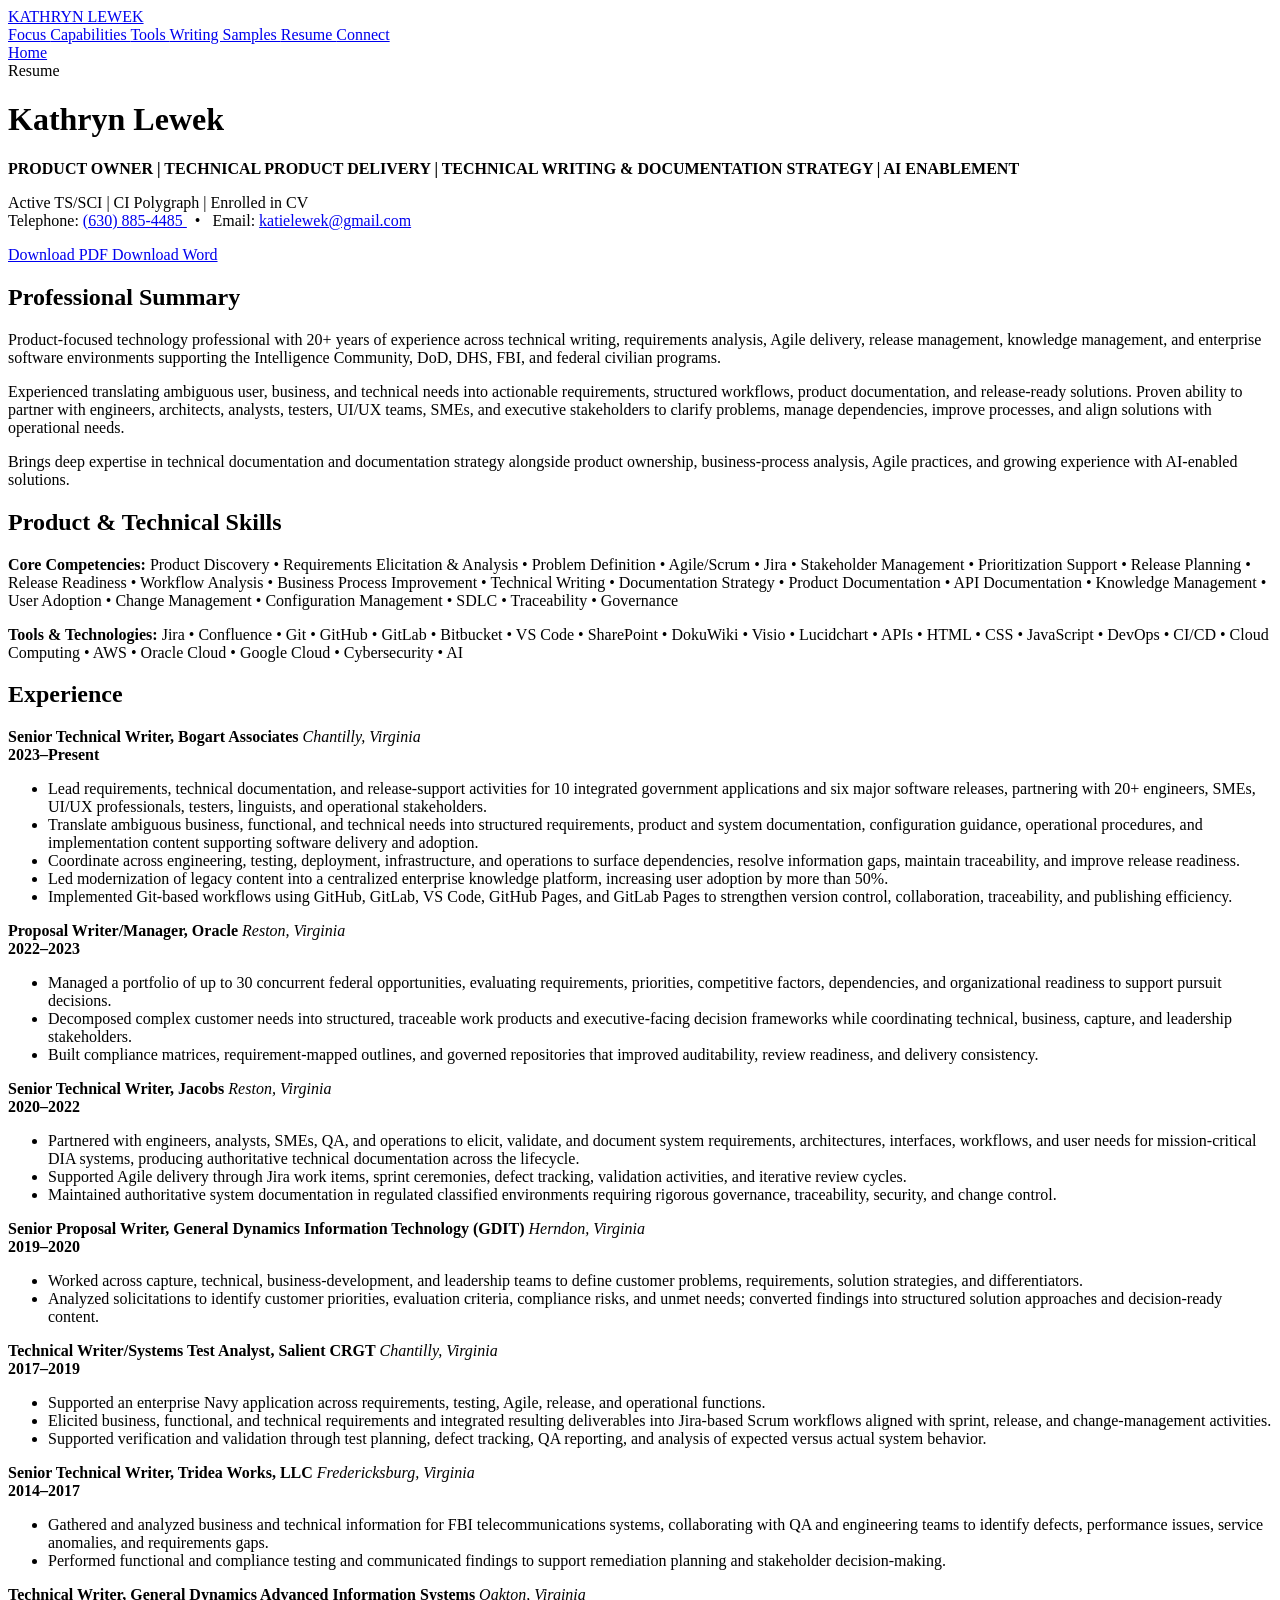
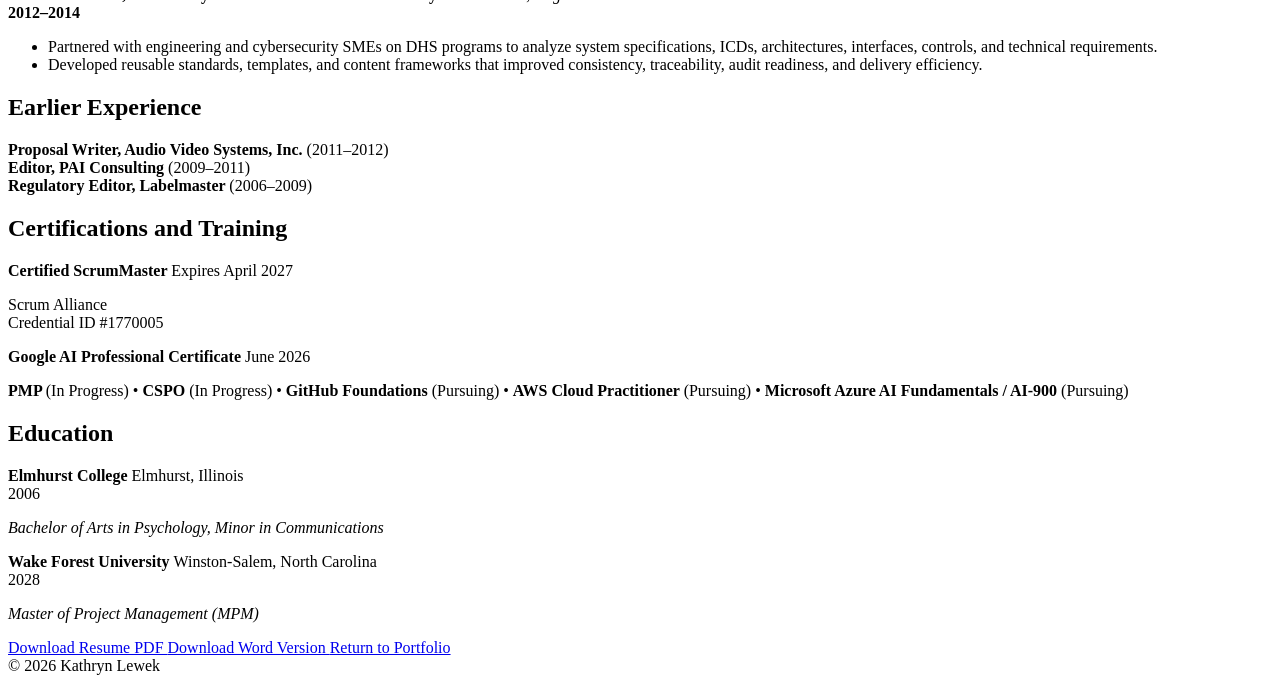
==== resume.html @ fd6d6049 "Add complete HTML structure for resume This file contains the complete HTML structure for Kathryn Le" ====
<!doctype html>

<html lang="en">

<head>

    <meta charset="utf-8">

    <meta name="viewport"
          content="width=device-width, initial-scale=1">

    <meta name="description"
          content="Kathryn Lewek professional resume">

    <title>
        Kathryn Lewek | Resume
    </title>

    <link rel="stylesheet"
          href="styles.css">

</head>


<body>


<!-- =========================
     NAVIGATION
========================= -->

<nav class="nav">

    <div class="wrap navin">

        <a class="brand"
           href="index.html">
            KATHRYN LEWEK
        </a>


        <div class="links">

            <a href="index.html#focus">
                Focus
            </a>

            <a href="index.html#capabilities">
                Capabilities
            </a>

            <a href="index.html#tools">
                Tools
            </a>

            <a href="index.html#samples">
                Writing Samples
            </a>

            <a href="resume.html">
                Resume
            </a>

            <a href="index.html#connect">
                Connect
            </a>

        </div>


        <a class="btn mobile"
           href="index.html">
            Home
        </a>

    </div>

</nav>



<!-- =========================
     RESUME
========================= -->

<main class="resume-page">

<div class="wrap">


<div class="resume-preview">


<!-- RESUME HEADER -->

<div class="resume-header">

    <div>

        <div class="eyebrow">
            Resume
        </div>


        <h1 class="resume-name">
            Kathryn Lewek
        </h1>


        <p class="resume-headline">

            <strong>
                PRODUCT OWNER |
                TECHNICAL PRODUCT DELIVERY |
                TECHNICAL WRITING & DOCUMENTATION STRATEGY |
                AI ENABLEMENT
            </strong>

        </p>


        <p class="small">

            Active TS/SCI | CI Polygraph | Enrolled in CV

            <br>

            Telephone:
            <a href="tel:+16308854485">
                (630) 885-4485
            </a>

            &nbsp; • &nbsp;

            Email:
            <a href="mailto:katielewek@gmail.com">
                katielewek@gmail.com
            </a>

        </p>

    </div>


    <div class="downloads">

        <a class="btn primary"
           href="downloads/Kathryn_Lewek_Resume.pdf"
           download>

            Download PDF

        </a>


        <a class="btn"
           href="downloads/Kathryn_Lewek_Resume.docx"
           download>

            Download Word

        </a>

    </div>

</div>



<!-- PROFESSIONAL SUMMARY -->

<h2>
    Professional Summary
</h2>


<p>

    Product-focused technology professional with 20+ years
    of experience across technical writing,
    requirements analysis, Agile delivery,
    release management, knowledge management,
    and enterprise software environments supporting
    the Intelligence Community, DoD, DHS, FBI,
    and federal civilian programs.

</p>


<p>

    Experienced translating ambiguous user,
    business, and technical needs into actionable
    requirements, structured workflows,
    product documentation, and release-ready solutions.

    Proven ability to partner with engineers,
    architects, analysts, testers, UI/UX teams,
    SMEs, and executive stakeholders to clarify
    problems, manage dependencies, improve processes,
    and align solutions with operational needs.

</p>


<p>

    Brings deep expertise in technical documentation
    and documentation strategy alongside product ownership,
    business-process analysis, Agile practices,
    and growing experience with AI-enabled solutions.

</p>



<!-- SKILLS -->

<h2>
    Product & Technical Skills
</h2>


<p>

    <strong>
        Core Competencies:
    </strong>

    Product Discovery •
    Requirements Elicitation & Analysis •
    Problem Definition •
    Agile/Scrum •
    Jira •
    Stakeholder Management •
    Prioritization Support •
    Release Planning •
    Release Readiness •
    Workflow Analysis •
    Business Process Improvement •
    Technical Writing •
    Documentation Strategy •
    Product Documentation •
    API Documentation •
    Knowledge Management •
    User Adoption •
    Change Management •
    Configuration Management •
    SDLC •
    Traceability •
    Governance

</p>


<p>

    <strong>
        Tools & Technologies:
    </strong>

    Jira •
    Confluence •
    Git •
    GitHub •
    GitLab •
    Bitbucket •
    VS Code •
    SharePoint •
    DokuWiki •
    Visio •
    Lucidchart •
    APIs •
    HTML •
    CSS •
    JavaScript •
    DevOps •
    CI/CD •
    Cloud Computing •
    AWS •
    Oracle Cloud •
    Google Cloud •
    Cybersecurity •
    AI

</p>



<!-- EXPERIENCE -->

<h2>
    Experience
</h2>



<!-- BOGART -->

<div class="role">

    <div class="topline">

        <div>

            <strong>
                Senior Technical Writer, Bogart Associates
            </strong>

            <span class="small">
                <em>
                    Chantilly, Virginia
                </em>
            </span>

        </div>


        <strong>
            2023–Present
        </strong>

    </div>


    <ul>

        <li>
            Lead requirements, technical documentation,
            and release-support activities for
            10 integrated government applications
            and six major software releases,
            partnering with 20+ engineers,
            SMEs, UI/UX professionals, testers,
            linguists, and operational stakeholders.
        </li>


        <li>
            Translate ambiguous business,
            functional, and technical needs
            into structured requirements,
            product and system documentation,
            configuration guidance,
            operational procedures,
            and implementation content supporting
            software delivery and adoption.
        </li>


        <li>
            Coordinate across engineering,
            testing, deployment, infrastructure,
            and operations to surface dependencies,
            resolve information gaps,
            maintain traceability,
            and improve release readiness.
        </li>


        <li>
            Led modernization of legacy content
            into a centralized enterprise knowledge platform,
            increasing user adoption by more than 50%.
        </li>


        <li>
            Implemented Git-based workflows using
            GitHub, GitLab, VS Code,
            GitHub Pages, and GitLab Pages
            to strengthen version control,
            collaboration, traceability,
            and publishing efficiency.
        </li>

    </ul>

</div>



<!-- ORACLE -->

<div class="role">

    <div class="topline">

        <div>

            <strong>
                Proposal Writer/Manager, Oracle
            </strong>

            <span class="small">
                <em>
                    Reston, Virginia
                </em>
            </span>

        </div>


        <strong>
            2022–2023
        </strong>

    </div>


    <ul>

        <li>
            Managed a portfolio of up to
            30 concurrent federal opportunities,
            evaluating requirements,
            priorities, competitive factors,
            dependencies, and organizational readiness
            to support pursuit decisions.
        </li>


        <li>
            Decomposed complex customer needs
            into structured, traceable work products
            and executive-facing decision frameworks
            while coordinating technical,
            business, capture,
            and leadership stakeholders.
        </li>


        <li>
            Built compliance matrices,
            requirement-mapped outlines,
            and governed repositories that improved
            auditability, review readiness,
            and delivery consistency.
        </li>

    </ul>

</div>



<!-- JACOBS -->

<div class="role">

    <div class="topline">

        <div>

            <strong>
                Senior Technical Writer, Jacobs
            </strong>

            <span class="small">
                <em>
                    Reston, Virginia
                </em>
            </span>

        </div>


        <strong>
            2020–2022
        </strong>

    </div>


    <ul>

        <li>
            Partnered with engineers,
            analysts, SMEs, QA,
            and operations to elicit,
            validate, and document
            system requirements, architectures,
            interfaces, workflows,
            and user needs for mission-critical
            DIA systems, producing authoritative
            technical documentation across the lifecycle.
        </li>


        <li>
            Supported Agile delivery through
            Jira work items, sprint ceremonies,
            defect tracking, validation activities,
            and iterative review cycles.
        </li>


        <li>
            Maintained authoritative system documentation
            in regulated classified environments
            requiring rigorous governance,
            traceability, security,
            and change control.
        </li>

    </ul>

</div>



<!-- GDIT -->

<div class="role">

    <div class="topline">

        <div>

            <strong>
                Senior Proposal Writer,
                General Dynamics Information Technology (GDIT)
            </strong>

            <span class="small">
                <em>
                    Herndon, Virginia
                </em>
            </span>

        </div>


        <strong>
            2019–2020
        </strong>

    </div>


    <ul>

        <li>
            Worked across capture,
            technical, business-development,
            and leadership teams
            to define customer problems,
            requirements, solution strategies,
            and differentiators.
        </li>


        <li>
            Analyzed solicitations
            to identify customer priorities,
            evaluation criteria,
            compliance risks,
            and unmet needs;
            converted findings into
            structured solution approaches
            and decision-ready content.
        </li>

    </ul>

</div>



<!-- SALIENT -->

<div class="role">

    <div class="topline">

        <div>

            <strong>
                Technical Writer/Systems Test Analyst,
                Salient CRGT
            </strong>

            <span class="small">
                <em>
                    Chantilly, Virginia
                </em>
            </span>

        </div>


        <strong>
            2017–2019
        </strong>

    </div>


    <ul>

        <li>
            Supported an enterprise Navy application
            across requirements, testing,
            Agile, release,
            and operational functions.
        </li>


        <li>
            Elicited business,
            functional, and technical requirements
            and integrated resulting deliverables
            into Jira-based Scrum workflows
            aligned with sprint, release,
            and change-management activities.
        </li>


        <li>
            Supported verification and validation
            through test planning,
            defect tracking, QA reporting,
            and analysis of expected
            versus actual system behavior.
        </li>

    </ul>

</div>



<!-- TRIDEA -->

<div class="role">

    <div class="topline">

        <div>

            <strong>
                Senior Technical Writer,
                Tridea Works, LLC
            </strong>

            <span class="small">
                <em>
                    Fredericksburg, Virginia
                </em>
            </span>

        </div>


        <strong>
            2014–2017
        </strong>

    </div>


    <ul>

        <li>
            Gathered and analyzed business
            and technical information
            for FBI telecommunications systems,
            collaborating with QA
            and engineering teams
            to identify defects,
            performance issues,
            service anomalies,
            and requirements gaps.
        </li>


        <li>
            Performed functional
            and compliance testing
            and communicated findings
            to support remediation planning
            and stakeholder decision-making.
        </li>

    </ul>

</div>



<!-- GENERAL DYNAMICS AIS -->

<div class="role">

    <div class="topline">

        <div>

            <strong>
                Technical Writer,
                General Dynamics Advanced Information Systems
            </strong>

            <span class="small">
                <em>
                    Oakton, Virginia
                </em>
            </span>

        </div>


        <strong>
            2012–2014
        </strong>

    </div>


    <ul>

        <li>
            Partnered with engineering
            and cybersecurity SMEs
            on DHS programs
            to analyze system specifications,
            ICDs, architectures,
            interfaces, controls,
            and technical requirements.
        </li>


        <li>
            Developed reusable standards,
            templates, and content frameworks
            that improved consistency,
            traceability, audit readiness,
            and delivery efficiency.
        </li>

    </ul>

</div>



<!-- EARLIER EXPERIENCE -->

<h2>
    Earlier Experience
</h2>


<p>

    <strong>
        Proposal Writer,
        Audio Video Systems, Inc.
    </strong>
    (2011–2012)

    <br>

    <strong>
        Editor,
        PAI Consulting
    </strong>
    (2009–2011)

    <br>

    <strong>
        Regulatory Editor,
        Labelmaster
    </strong>
    (2006–2009)

</p>



<!-- CERTIFICATIONS -->

<h2>
    Certifications and Training
</h2>


<div class="resume-grid">


    <div class="resume-item">

        <strong>
            Certified ScrumMaster
        </strong>

        <span>
            Expires April 2027
        </span>

        <p class="small">
            Scrum Alliance
            <br>
            Credential ID #1770005
        </p>

    </div>



    <div class="resume-item">

        <strong>
            Google AI Professional Certificate
        </strong>

        <span>
            June 2026
        </span>

    </div>


</div>


<p>

    <strong>
        PMP
    </strong>
    (In Progress)

    •

    <strong>
        CSPO
    </strong>
    (In Progress)

    •

    <strong>
        GitHub Foundations
    </strong>
    (Pursuing)

    •

    <strong>
        AWS Cloud Practitioner
    </strong>
    (Pursuing)

    •

    <strong>
        Microsoft Azure AI Fundamentals / AI-900
    </strong>
    (Pursuing)

</p>



<!-- EDUCATION -->

<h2>
    Education
</h2>


<div class="education">


    <div class="education-item">

        <div>

            <strong>
                Elmhurst College
            </strong>

            <span class="small">
                Elmhurst, Illinois
            </span>

        </div>

        <span>
            2006
        </span>

    </div>


    <p>
        <em>
            Bachelor of Arts in Psychology,
            Minor in Communications
        </em>
    </p>



    <div class="education-item">

        <div>

            <strong>
                Wake Forest University
            </strong>

            <span class="small">
                Winston-Salem, North Carolina
            </span>

        </div>

        <span>
            2028
        </span>

    </div>


    <p>
        <em>
            Master of Project Management (MPM)
        </em>
    </p>


</div>



<!-- RESUME BOTTOM BUTTONS -->

<div class="resume-bottom">

    <a class="btn primary"
       href="downloads/Kathryn_Lewek_Resume.pdf"
       download>

        Download Resume PDF

    </a>


    <a class="btn"
       href="downloads/Kathryn_Lewek_Resume.docx"
       download>

        Download Word Version

    </a>


    <a class="btn"
       href="index.html">

        Return to Portfolio

    </a>

</div>


</div>

</div>

</main>



<footer class="footer">

    <div class="wrap">

        © 2026 Kathryn Lewek

    </div>

</footer>


</body>

</html>
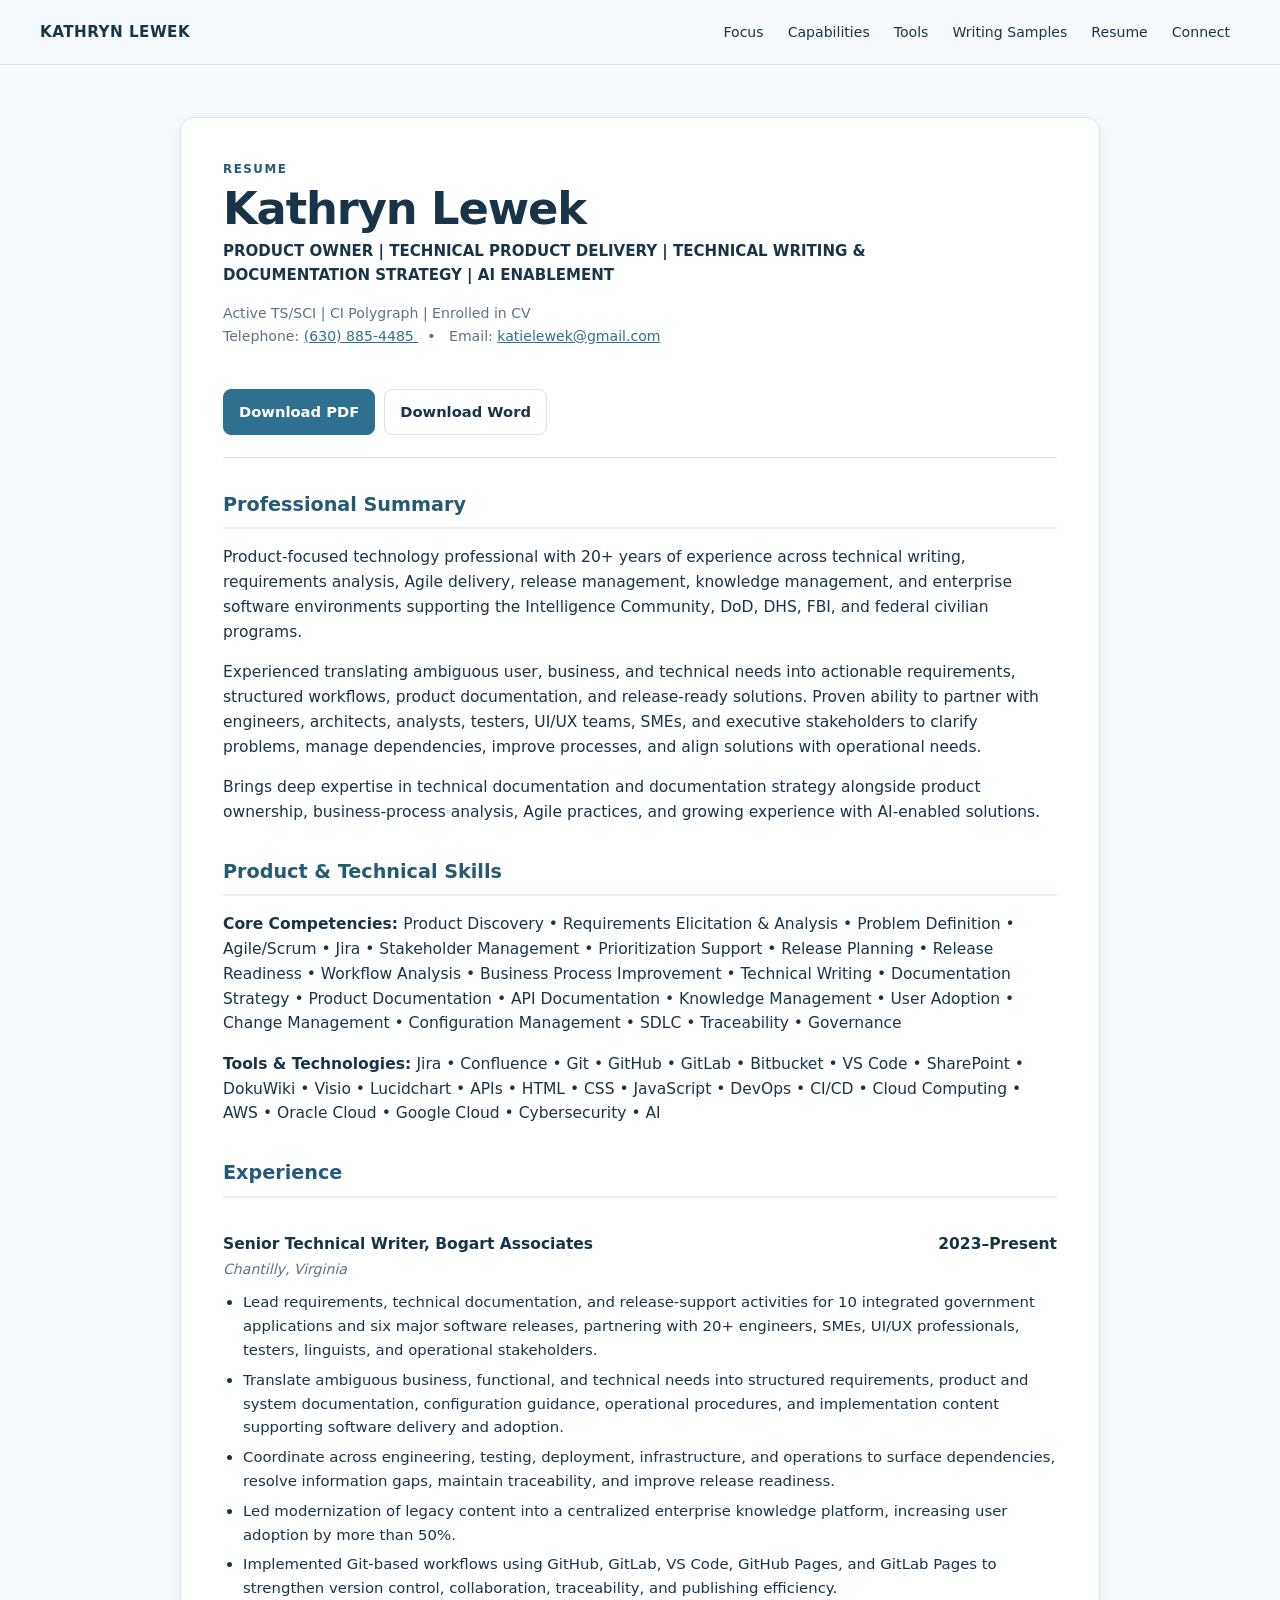
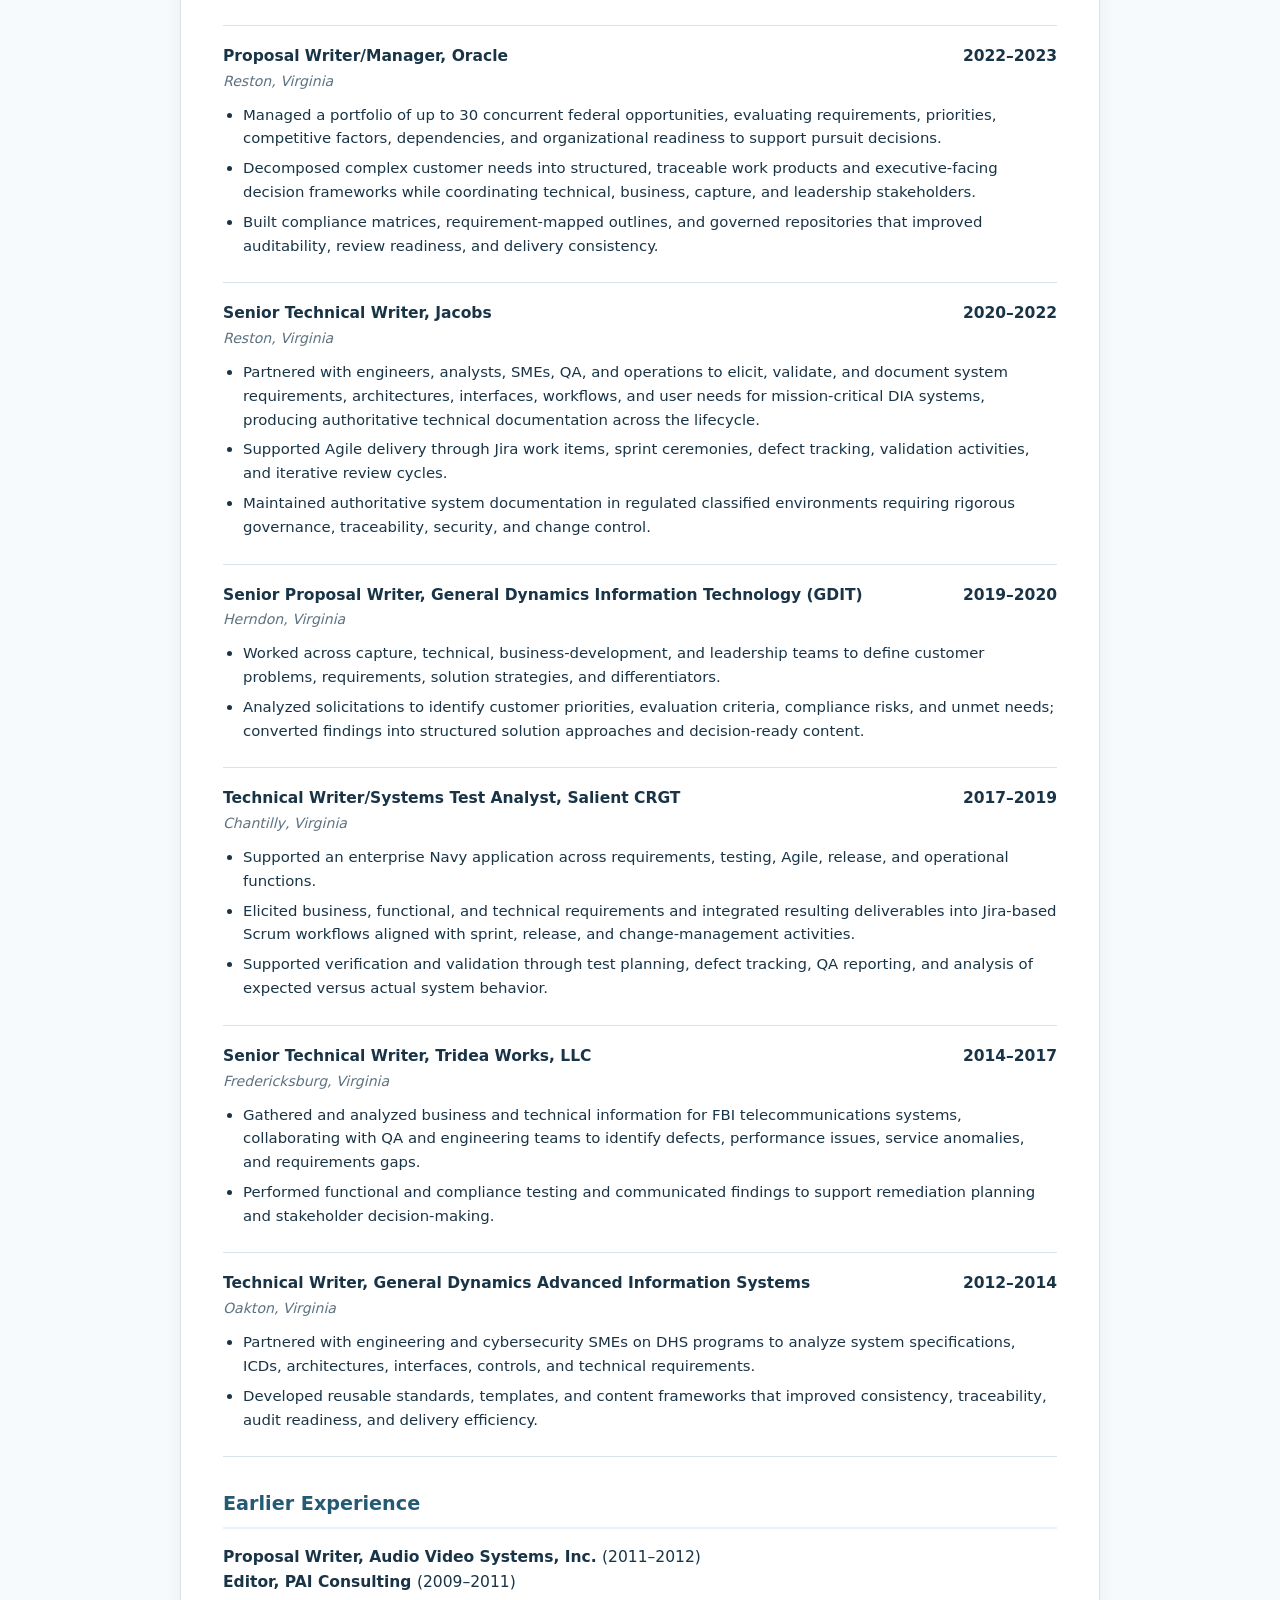
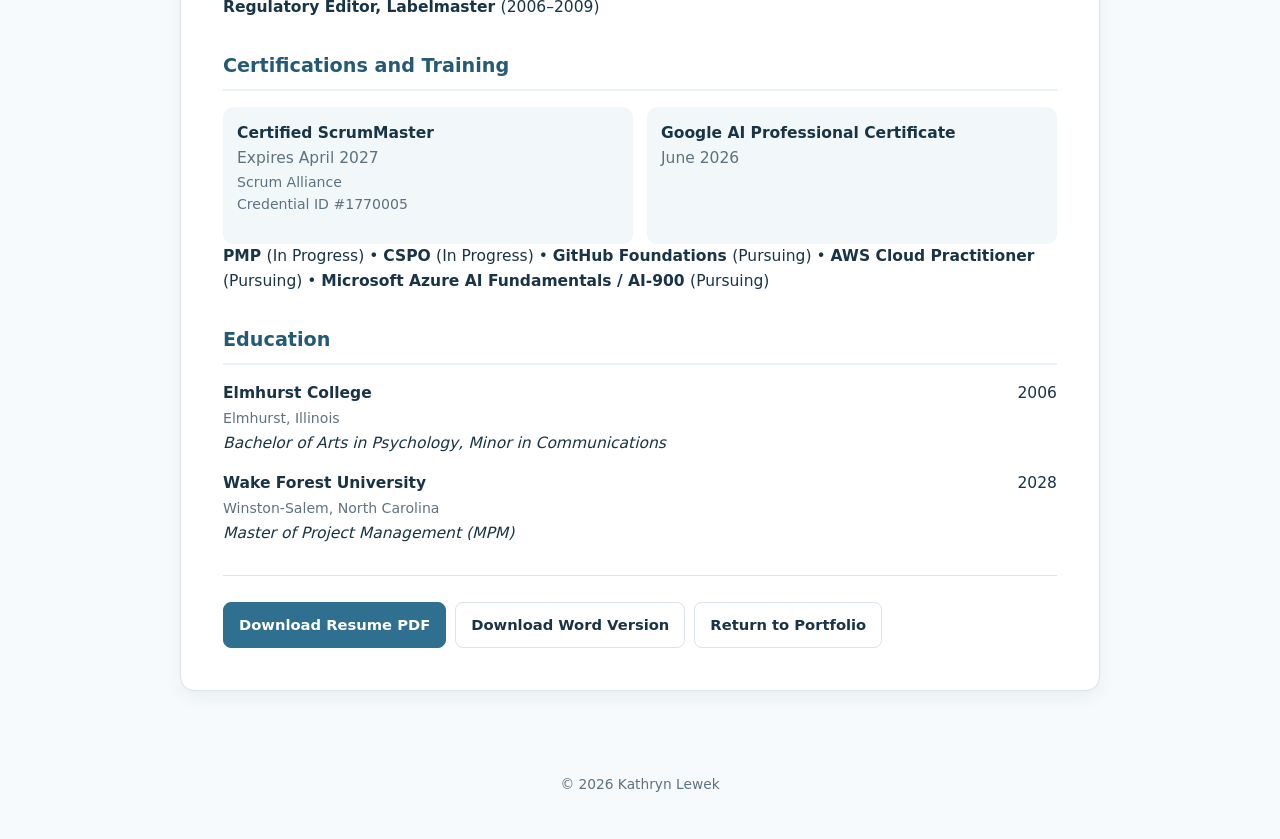
==== commit cd452035: "Update stylesheet link with version query parameter" ====
--- a/resume.html
+++ b/resume.html
@@ -16,8 +16,7 @@
         Kathryn Lewek | Resume
     </title>
 
-    <link rel="stylesheet"
-          href="styles.css">
+<link rel="stylesheet" href="styles.css?v=2">
 
 </head>
 
--- a/styles.css
+++ b/styles.css
@@ -0,0 +1,634 @@
+:root {
+    --ink: #183446;
+    --muted: #5d7280;
+    --paper: #f6f9fb;
+    --card: #ffffff;
+
+    --blue: #2f6f8f;
+    --blue-dark: #255a75;
+    --blue-light: #e8f1f6;
+    --blue-soft: #f2f7fa;
+
+    --line: #d8e3ea;
+    --shadow: 0 6px 18px rgba(17, 47, 65, 0.06);
+}
+
+* {
+    box-sizing: border-box;
+}
+
+html {
+    scroll-behavior: smooth;
+}
+
+body {
+    margin: 0;
+    font-family:
+        Inter,
+        ui-sans-serif,
+        system-ui,
+        -apple-system,
+        BlinkMacSystemFont,
+        "Segoe UI",
+        sans-serif;
+    color: var(--ink);
+    background: #f7fafc;
+    line-height: 1.6;
+    font-size: 0.97rem;
+}
+
+a {
+    color: var(--blue);
+}
+
+p {
+    margin-top: 0;
+}
+
+.wrap {
+    width: min(1200px, calc(100% - 48px));
+    margin: 0 auto;
+}
+
+
+
+/* NAV */
+
+.nav {
+    position: sticky;
+    top: 0;
+    z-index: 20;
+    background: rgba(247, 250, 252, 0.96);
+    backdrop-filter: blur(10px);
+    border-bottom: 1px solid var(--line);
+}
+
+.navin {
+    display: flex;
+    align-items: center;
+    justify-content: space-between;
+    min-height: 64px;
+    gap: 20px;
+}
+
+.brand {
+    font-weight: 800;
+    text-decoration: none;
+    color: var(--ink);
+    letter-spacing: 0.03em;
+    font-size: 0.95rem;
+}
+
+.links {
+    display: flex;
+    align-items: center;
+    gap: 4px;
+    flex-wrap: wrap;
+}
+
+.links a {
+    padding: 7px 10px;
+    text-decoration: none;
+    color: var(--ink);
+    border-radius: 8px;
+    font-size: 0.88rem;
+    transition: background 0.2s ease, color 0.2s ease;
+}
+
+.links a:hover {
+    background: var(--blue-light);
+    color: var(--blue-dark);
+}
+
+
+
+/* HERO */
+
+.hero {
+    position: relative;
+    overflow: hidden;
+    padding: 64px 0 52px;
+    background: #f7fafc;
+}
+
+.hero::before,
+.hero::after {
+    content: none;
+}
+
+.eyebrow {
+    font-size: 0.74rem;
+    text-transform: uppercase;
+    letter-spacing: 0.13em;
+    font-weight: 800;
+    color: var(--blue-dark);
+}
+
+h1 {
+    font-size: clamp(2.1rem, 4vw, 3.4rem);
+    line-height: 1.1;
+    letter-spacing: -0.025em;
+    margin: 0.22em 0 0.28em;
+    max-width: 1000px;
+}
+
+.lede {
+    font-size: 1.02rem;
+    max-width: 900px;
+    color: var(--muted);
+}
+
+
+
+/* BUTTONS */
+
+.actions {
+    display: flex;
+    gap: 10px;
+    flex-wrap: wrap;
+    margin-top: 22px;
+}
+
+.btn {
+    display: inline-flex;
+    align-items: center;
+    justify-content: center;
+    gap: 8px;
+    padding: 10px 15px;
+    border-radius: 8px;
+    text-decoration: none;
+    font-weight: 700;
+    border: 1px solid var(--line);
+    background: var(--card);
+    color: var(--ink);
+    font-size: 0.92rem;
+    transition: transform 0.2s ease, box-shadow 0.2s ease, background 0.2s ease;
+}
+
+.btn.primary {
+    background: var(--blue);
+    color: white;
+    border-color: var(--blue);
+}
+
+.btn.primary:hover {
+    background: var(--blue-dark);
+}
+
+.btn:hover {
+    transform: translateY(-1px);
+    box-shadow: var(--shadow);
+}
+
+
+
+/* SECTIONS */
+
+section {
+    padding: 52px 0;
+}
+
+section:nth-of-type(even) {
+    background: rgba(255, 255, 255, 0.55);
+}
+
+.sectionhead {
+    display: flex;
+    justify-content: space-between;
+    align-items: flex-end;
+    gap: 28px;
+    margin-bottom: 24px;
+}
+
+.sectionhead h2 {
+    font-size: clamp(1.45rem, 2vw, 1.95rem);
+    line-height: 1.2;
+    letter-spacing: -0.015em;
+    margin: 5px 0 0;
+}
+
+.sectionhead p {
+    margin: 0;
+    color: var(--muted);
+    max-width: 560px;
+    font-size: 0.94rem;
+}
+
+
+
+/* CARDS */
+
+.grid3 {
+    display: grid;
+    grid-template-columns: repeat(3, 1fr);
+    gap: 16px;
+}
+
+.card {
+    background: var(--card);
+    border: 1px solid var(--line);
+    border-radius: 12px;
+    padding: 20px;
+    box-shadow: var(--shadow);
+}
+
+.card h3 {
+    margin: 8px 0 10px;
+    font-size: 1.05rem;
+}
+
+.card p {
+    color: var(--muted);
+    font-size: 0.93rem;
+}
+
+.card-icon {
+    width: 36px;
+    height: 36px;
+    display: flex;
+    align-items: center;
+    justify-content: center;
+    border-radius: 8px;
+    background: var(--blue-light);
+    color: var(--blue-dark);
+    font-weight: 800;
+    font-size: 0.84rem;
+}
+
+
+
+/* PILLS */
+
+.pillbox {
+    display: flex;
+    flex-wrap: wrap;
+    gap: 8px;
+}
+
+.pill {
+    padding: 7px 10px;
+    border-radius: 999px;
+    background: var(--blue-light);
+    color: var(--ink);
+    font-size: 0.84rem;
+    border: 1px solid rgba(47, 111, 143, 0.06);
+}
+
+
+
+/* TOOL GROUPS */
+
+.tool-groups {
+    display: grid;
+    grid-template-columns: repeat(2, 1fr);
+    gap: 16px;
+}
+
+.tool-group h3 {
+    margin-top: 0;
+    margin-bottom: 16px;
+}
+
+
+
+/* WRITING SAMPLE */
+
+.sample {
+    display: grid;
+    grid-template-columns: 1.4fr 0.8fr;
+    gap: 18px;
+    align-items: stretch;
+}
+
+.sample-card h3 {
+    font-size: 1.22rem;
+}
+
+.sample-tags {
+    display: flex;
+    flex-wrap: wrap;
+    gap: 8px;
+    margin-top: 18px;
+}
+
+.sample-tags span {
+    font-size: 0.78rem;
+    font-weight: 700;
+    padding: 6px 9px;
+    border-radius: 999px;
+    background: var(--blue-soft);
+    color: var(--blue-dark);
+}
+
+.meta {
+    background: var(--blue-soft);
+    border: 1px solid var(--line);
+    border-radius: 12px;
+    padding: 22px;
+}
+
+.meta h3 {
+    margin: 8px 0 10px;
+    font-size: 1.05rem;
+}
+
+
+
+/* RESUME HOME SECTION */
+
+.resume-card {
+    display: flex;
+    justify-content: space-between;
+    align-items: center;
+    gap: 24px;
+}
+
+.resume-card h3 {
+    font-size: 1.2rem;
+}
+
+.resume-title {
+    max-width: 650px;
+    font-size: 0.93rem;
+}
+
+
+
+/* CONTACT */
+
+.contactgrid {
+    display: grid;
+    grid-template-columns: repeat(3, 1fr);
+    gap: 14px;
+}
+
+.contact {
+    display: block;
+    text-decoration: none;
+    color: var(--ink);
+    background: white;
+    border: 1px solid var(--line);
+    border-radius: 12px;
+    padding: 18px;
+    transition: transform 0.2s ease, box-shadow 0.2s ease, border 0.2s ease;
+}
+
+.contact:hover {
+    transform: translateY(-1px);
+    box-shadow: var(--shadow);
+    border-color: #c8d8e2;
+}
+
+.contact strong {
+    display: block;
+    color: var(--blue-dark);
+    margin-bottom: 4px;
+    font-size: 0.94rem;
+}
+
+.contact span {
+    display: block;
+    color: var(--muted);
+    font-size: 0.88rem;
+}
+
+
+
+/* RESUME PAGE */
+
+.resume-page {
+    padding: 52px 0;
+}
+
+.resume-preview {
+    max-width: 920px;
+    margin: auto;
+    background: white;
+    border: 1px solid var(--line);
+    border-radius: 14px;
+    padding: clamp(24px, 4vw, 42px);
+    box-shadow: var(--shadow);
+}
+
+.resume-header {
+    display: flex;
+    justify-content: space-between;
+    align-items: flex-start;
+    gap: 28px;
+    flex-wrap: wrap;
+    padding-bottom: 22px;
+    border-bottom: 1px solid var(--line);
+}
+
+.resume-name {
+    font-size: clamp(2rem, 4vw, 2.8rem);
+    margin: 0.12em 0;
+}
+
+.resume-headline {
+    max-width: 700px;
+    font-size: 0.94rem;
+}
+
+.resume-preview h2 {
+    font-size: 1.2rem;
+    color: var(--blue-dark);
+    margin-top: 32px;
+    padding-bottom: 7px;
+    border-bottom: 2px solid var(--blue-light);
+}
+
+.role {
+    padding: 18px 0;
+    border-bottom: 1px solid var(--line);
+}
+
+.role:last-of-type {
+    border-bottom: 0;
+}
+
+.role strong {
+    display: block;
+}
+
+.role ul {
+    margin: 10px 0 0;
+    padding-left: 20px;
+}
+
+.role li {
+    margin: 6px 0;
+    font-size: 0.93rem;
+}
+
+.small {
+    font-size: 0.88rem;
+    color: var(--muted);
+}
+
+.topline {
+    display: flex;
+    justify-content: space-between;
+    align-items: flex-start;
+    gap: 18px;
+}
+
+.downloads {
+    display: flex;
+    gap: 9px;
+    flex-wrap: wrap;
+}
+
+.resume-grid {
+    display: grid;
+    grid-template-columns: repeat(2, 1fr);
+    gap: 14px;
+}
+
+.resume-item {
+    background: var(--blue-soft);
+    border-radius: 10px;
+    padding: 14px;
+}
+
+.resume-item strong {
+    display: block;
+}
+
+.resume-item span {
+    color: var(--muted);
+}
+
+.education-item {
+    display: flex;
+    justify-content: space-between;
+    gap: 18px;
+}
+
+.education-item strong {
+    display: block;
+}
+
+.resume-bottom {
+    display: flex;
+    gap: 9px;
+    flex-wrap: wrap;
+    padding-top: 26px;
+    margin-top: 30px;
+    border-top: 1px solid var(--line);
+}
+
+
+
+/* FOOTER */
+
+.footer {
+    padding: 30px 0 44px;
+    color: var(--muted);
+    font-size: 0.86rem;
+    text-align: center;
+}
+
+.footer-dot {
+    padding: 0 5px;
+}
+
+
+
+/* MOBILE */
+
+.mobile {
+    display: none;
+}
+
+@media (max-width: 900px) {
+    .grid3 {
+        grid-template-columns: 1fr;
+    }
+
+    .tool-groups {
+        grid-template-columns: 1fr;
+    }
+
+    .contactgrid {
+        grid-template-columns: 1fr;
+    }
+
+    .sample {
+        grid-template-columns: 1fr;
+    }
+
+    .resume-card {
+        flex-direction: column;
+        align-items: flex-start;
+    }
+
+    .resume-grid {
+        grid-template-columns: 1fr;
+    }
+}
+
+@media (max-width: 820px) {
+    .links {
+        display: none;
+    }
+
+    .mobile {
+        display: inline-flex;
+    }
+
+    .hero {
+        padding-top: 54px;
+    }
+
+    .sectionhead {
+        align-items: flex-start;
+        flex-direction: column;
+    }
+
+    .wrap {
+        width: min(calc(100% - 28px), 1200px);
+    }
+
+    .topline {
+        flex-direction: column;
+        gap: 6px;
+    }
+
+    .education-item {
+        flex-direction: column;
+        gap: 3px;
+    }
+}
+
+@media (max-width: 520px) {
+    h1 {
+        font-size: 2rem;
+    }
+
+    .hero {
+        padding: 44px 0;
+    }
+
+    section {
+        padding: 42px 0;
+    }
+
+    .card {
+        padding: 18px;
+    }
+
+    .resume-preview {
+        padding: 20px;
+    }
+
+    .btn {
+        width: 100%;
+    }
+
+    .actions,
+    .downloads,
+    .resume-bottom {
+        width: 100%;
+    }
+}
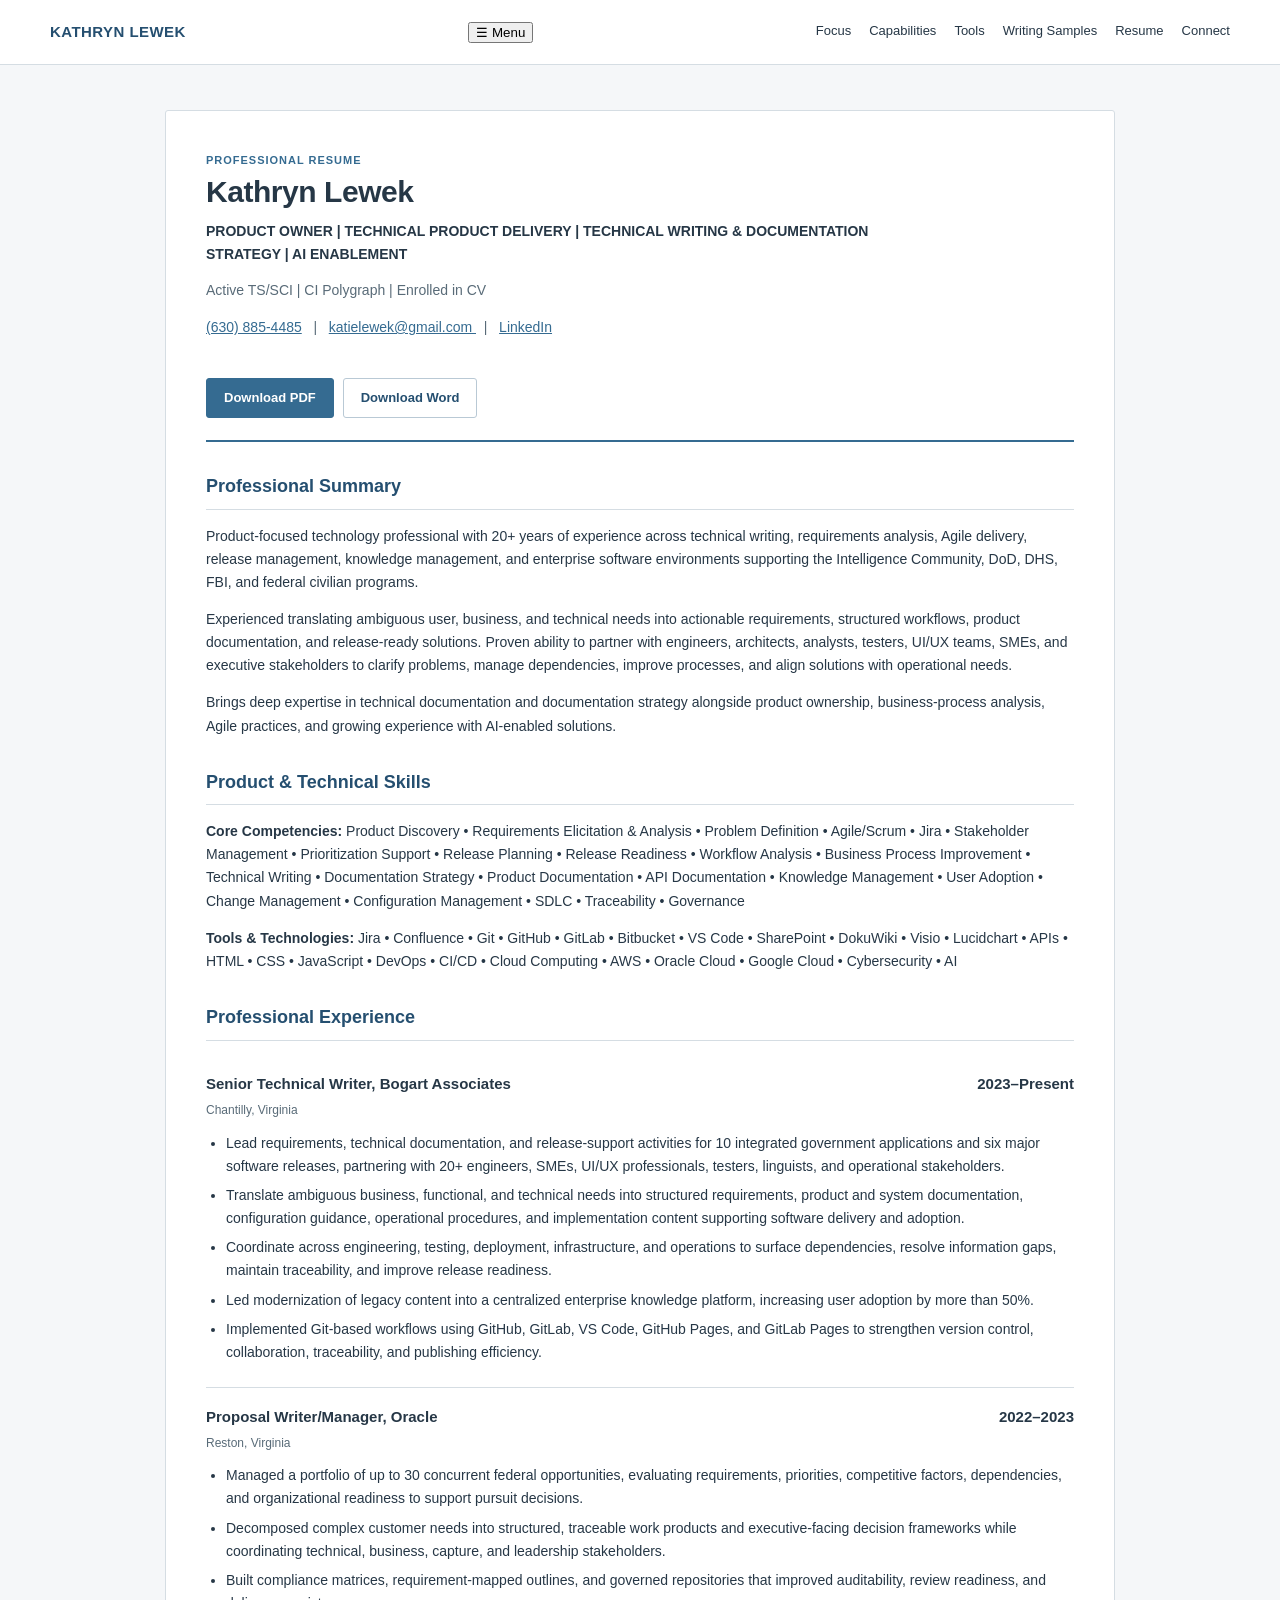
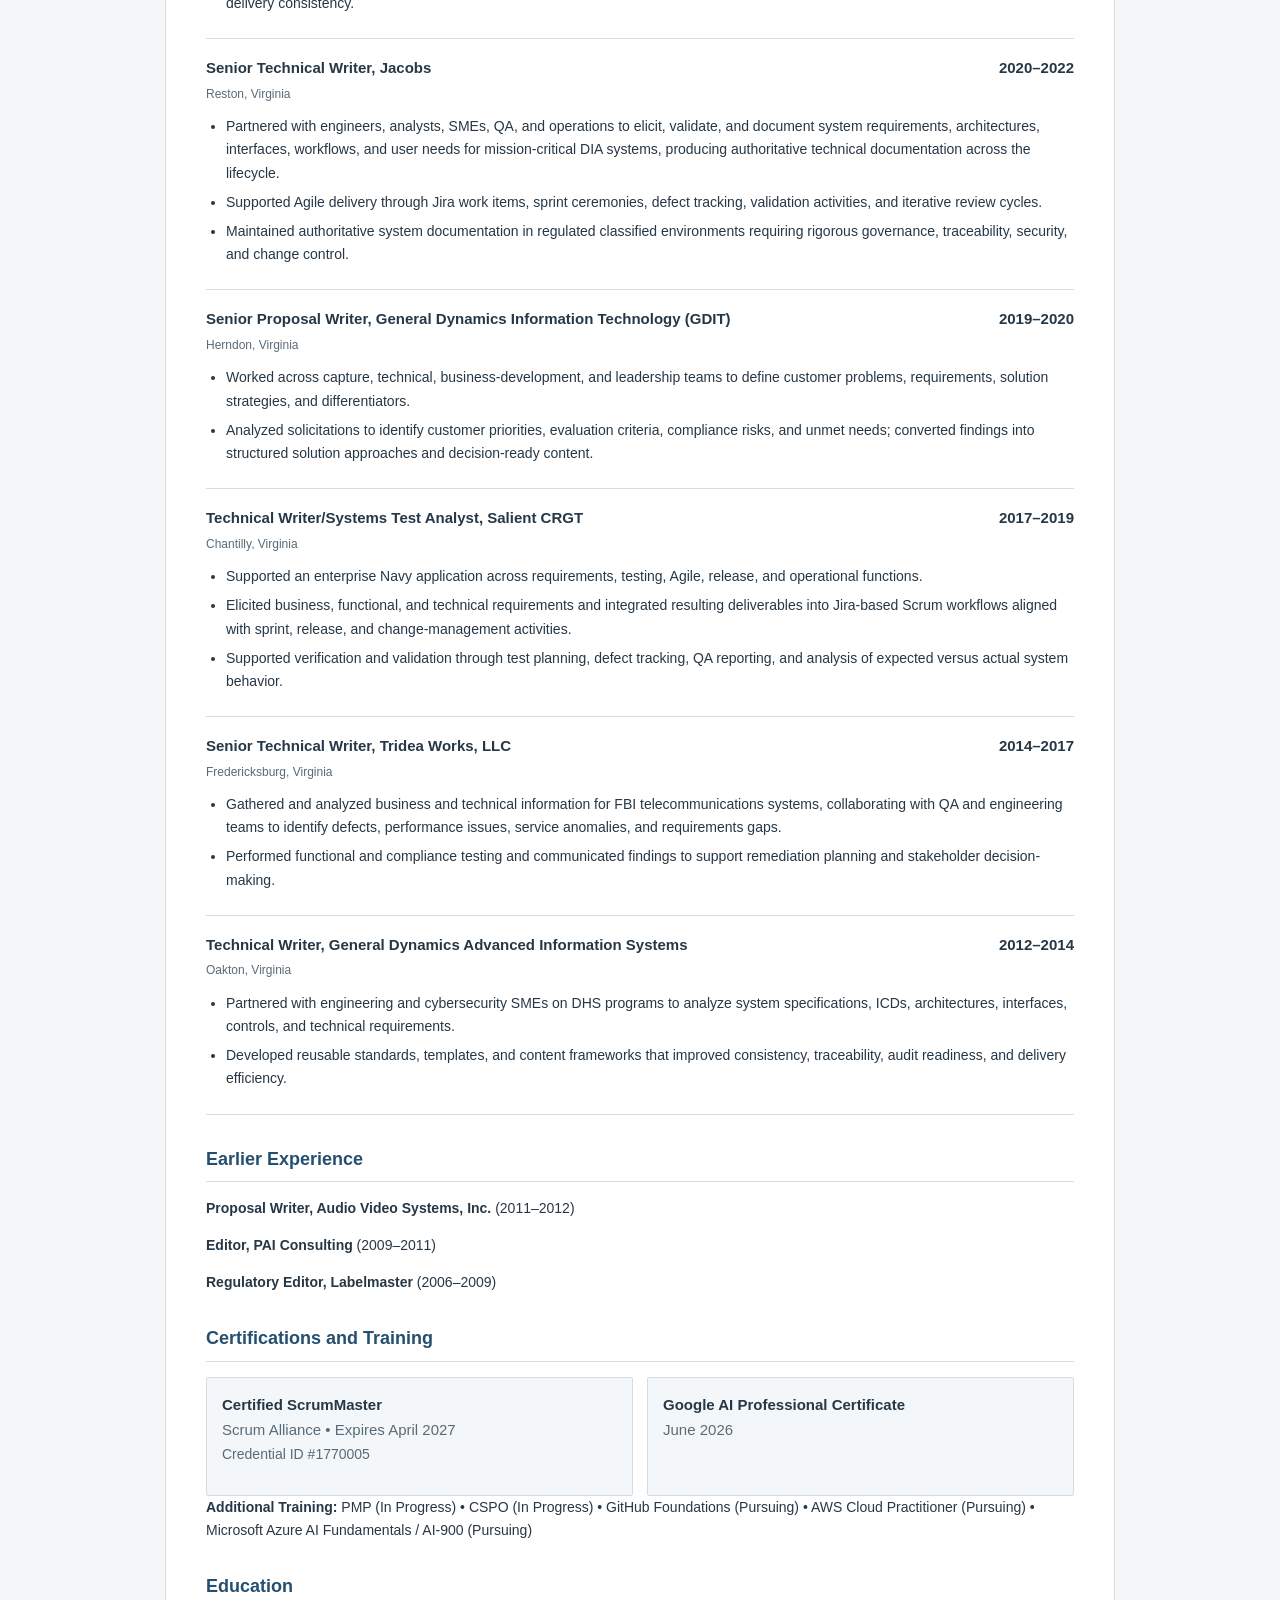
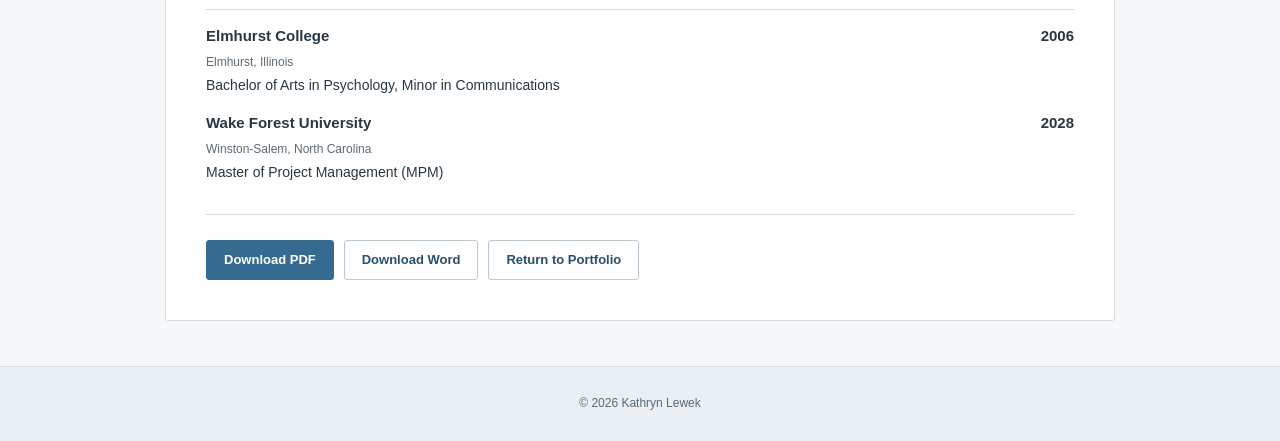
==== commit e38d1f57: "Update resume.html" ====
--- a/resume.html
+++ b/resume.html
@@ -1,991 +1,440 @@
+
 <!doctype html>
-
 <html lang="en">
-
 <head>
-
-    <meta charset="utf-8">
-
-    <meta name="viewport"
-          content="width=device-width, initial-scale=1">
-
-    <meta name="description"
-          content="Kathryn Lewek professional resume">
-
-    <title>
-        Kathryn Lewek | Resume
-    </title>
-
-<link rel="stylesheet" href="styles.css?v=2">
-
+  <meta charset="utf-8">
+  <meta name="viewport" content="width=device-width, initial-scale=1">
+  <meta name="description" content="Kathryn Lewek professional resume">
+  <title>Kathryn Lewek | Resume</title>
+  <link rel="stylesheet" href="/styles.css?v=8">
 </head>
 
-
 <body>
 
-
-<!-- =========================
-     NAVIGATION
-========================= -->
-
+<!-- NAVIGATION -->
 <nav class="nav">
-
-    <div class="wrap navin">
-
-        <a class="brand"
-           href="index.html">
-            KATHRYN LEWEK
-        </a>
-
-
-        <div class="links">
-
-            <a href="index.html#focus">
-                Focus
+  <div class="wrap navin">
+    <a class="brand" href="index.html">KATHRYN LEWEK</a>
+
+    <button class="menu-toggle" type="button"
+            aria-expanded="false"
+            aria-controls="main-navigation">
+      <span class="menu-symbol" aria-hidden="true">&#9776;</span>
+      <span class="menu-label">Menu</span>
+    </button>
+
+    <div class="links" id="main-navigation">
+      <a href="index.html#focus">Focus</a>
+      <a href="index.html#capabilities">Capabilities</a>
+      <a href="index.html#tools">Tools</a>
+      <a href="index.html#samples">Writing Samples</a>
+      <a href="resume.html">Resume</a>
+      <a href="index.html#connect">Connect</a>
+    </div>
+  </div>
+</nav>
+
+<main class="resume-page">
+  <div class="wrap">
+    <article class="resume-preview">
+
+      <!-- RESUME HEADER -->
+      <header class="resume-header">
+        <div>
+          <div class="eyebrow">Professional Resume</div>
+          <h1 class="resume-name">Kathryn Lewek</h1>
+          <p class="resume-headline">
+            <strong>
+              PRODUCT OWNER | TECHNICAL PRODUCT DELIVERY |
+              TECHNICAL WRITING &amp; DOCUMENTATION STRATEGY |
+              AI ENABLEMENT
+            </strong>
+          </p>
+          <p class="small">
+            Active TS/SCI | CI Polygraph | Enrolled in CV
+          </p>
+          <p class="small">
+            <a href="tel:+16308854485">(630) 885-4485</a>
+            &nbsp; | &nbsp;
+            <a href="mailto:katielewek@gmail.com">
+              katielewek@gmail.com
             </a>
-
-            <a href="index.html#capabilities">
-                Capabilities
-            </a>
-
-            <a href="index.html#tools">
-                Tools
-            </a>
-
-            <a href="index.html#samples">
-                Writing Samples
-            </a>
-
-            <a href="resume.html">
-                Resume
-            </a>
-
-            <a href="index.html#connect">
-                Connect
-            </a>
-
-        </div>
-
-
-        <a class="btn mobile"
-           href="index.html">
-            Home
-        </a>
-
-    </div>
-
-</nav>
-
-
-
-<!-- =========================
-     RESUME
-========================= -->
-
-<main class="resume-page">
-
-<div class="wrap">
-
-
-<div class="resume-preview">
-
-
-<!-- RESUME HEADER -->
-
-<div class="resume-header">
-
-    <div>
-
-        <div class="eyebrow">
-            Resume
-        </div>
-
-
-        <h1 class="resume-name">
-            Kathryn Lewek
-        </h1>
-
-
-        <p class="resume-headline">
-
+            &nbsp; | &nbsp;
+            <a href="https://www.linkedin.com/in/katielewek"
+               target="_blank" rel="noopener">LinkedIn</a>
+          </p>
+        </div>
+
+        <div class="downloads">
+          <a class="btn primary"
+             href="downloads/Kathryn_Lewek_Resume.pdf"
+             download>Download PDF</a>
+          <a class="btn"
+             href="downloads/Kathryn_Lewek_Resume.docx"
+             download>Download Word</a>
+        </div>
+      </header>
+
+      <!-- SUMMARY -->
+      <h2>Professional Summary</h2>
+      <p>
+        Product-focused technology professional with 20+ years
+        of experience across technical writing, requirements analysis,
+        Agile delivery, release management, knowledge management,
+        and enterprise software environments supporting the
+        Intelligence Community, DoD, DHS, FBI, and federal
+        civilian programs.
+      </p>
+      <p>
+        Experienced translating ambiguous user, business, and
+        technical needs into actionable requirements, structured
+        workflows, product documentation, and release-ready solutions.
+        Proven ability to partner with engineers, architects, analysts,
+        testers, UI/UX teams, SMEs, and executive stakeholders
+        to clarify problems, manage dependencies, improve processes,
+        and align solutions with operational needs.
+      </p>
+      <p>
+        Brings deep expertise in technical documentation and
+        documentation strategy alongside product ownership,
+        business-process analysis, Agile practices, and
+        growing experience with AI-enabled solutions.
+      </p>
+
+      <!-- SKILLS -->
+      <h2>Product &amp; Technical Skills</h2>
+      <p>
+        <strong>Core Competencies:</strong>
+        Product Discovery • Requirements Elicitation &amp; Analysis •
+        Problem Definition • Agile/Scrum • Jira •
+        Stakeholder Management • Prioritization Support •
+        Release Planning • Release Readiness • Workflow Analysis •
+        Business Process Improvement • Technical Writing •
+        Documentation Strategy • Product Documentation •
+        API Documentation • Knowledge Management • User Adoption •
+        Change Management • Configuration Management • SDLC •
+        Traceability • Governance
+      </p>
+
+      <p>
+        <strong>Tools &amp; Technologies:</strong>
+        Jira • Confluence • Git • GitHub • GitLab • Bitbucket •
+        VS Code • SharePoint • DokuWiki • Visio • Lucidchart •
+        APIs • HTML • CSS • JavaScript • DevOps • CI/CD •
+        Cloud Computing • AWS • Oracle Cloud • Google Cloud •
+        Cybersecurity • AI
+      </p>
+
+      <!-- EXPERIENCE -->
+      <h2>Professional Experience</h2>
+
+      <div class="role">
+        <div class="topline">
+          <div>
+            <strong>Senior Technical Writer, Bogart Associates</strong>
+            <span class="small">Chantilly, Virginia</span>
+          </div>
+          <strong>2023–Present</strong>
+        </div>
+        <ul>
+          <li>
+            Lead requirements, technical documentation, and release-support
+            activities for 10 integrated government applications and six
+            major software releases, partnering with 20+ engineers, SMEs,
+            UI/UX professionals, testers, linguists, and operational stakeholders.
+          </li>
+          <li>
+            Translate ambiguous business, functional, and technical needs
+            into structured requirements, product and system documentation,
+            configuration guidance, operational procedures, and
+            implementation content supporting software delivery and adoption.
+          </li>
+          <li>
+            Coordinate across engineering, testing, deployment,
+            infrastructure, and operations to surface dependencies,
+            resolve information gaps, maintain traceability,
+            and improve release readiness.
+          </li>
+          <li>
+            Led modernization of legacy content into a centralized
+            enterprise knowledge platform, increasing user adoption
+            by more than 50%.
+          </li>
+          <li>
+            Implemented Git-based workflows using GitHub, GitLab,
+            VS Code, GitHub Pages, and GitLab Pages to strengthen
+            version control, collaboration, traceability,
+            and publishing efficiency.
+          </li>
+        </ul>
+      </div>
+
+      <div class="role">
+        <div class="topline">
+          <div>
+            <strong>Proposal Writer/Manager, Oracle</strong>
+            <span class="small">Reston, Virginia</span>
+          </div>
+          <strong>2022–2023</strong>
+        </div>
+        <ul>
+          <li>
+            Managed a portfolio of up to 30 concurrent federal opportunities,
+            evaluating requirements, priorities, competitive factors,
+            dependencies, and organizational readiness to support pursuit decisions.
+          </li>
+          <li>
+            Decomposed complex customer needs into structured, traceable
+            work products and executive-facing decision frameworks while
+            coordinating technical, business, capture, and leadership stakeholders.
+          </li>
+          <li>
+            Built compliance matrices, requirement-mapped outlines,
+            and governed repositories that improved auditability,
+            review readiness, and delivery consistency.
+          </li>
+        </ul>
+      </div>
+
+      <div class="role">
+        <div class="topline">
+          <div>
+            <strong>Senior Technical Writer, Jacobs</strong>
+            <span class="small">Reston, Virginia</span>
+          </div>
+          <strong>2020–2022</strong>
+        </div>
+        <ul>
+          <li>
+            Partnered with engineers, analysts, SMEs, QA, and operations
+            to elicit, validate, and document system requirements,
+            architectures, interfaces, workflows, and user needs
+            for mission-critical DIA systems, producing authoritative
+            technical documentation across the lifecycle.
+          </li>
+          <li>
+            Supported Agile delivery through Jira work items,
+            sprint ceremonies, defect tracking, validation activities,
+            and iterative review cycles.
+          </li>
+          <li>
+            Maintained authoritative system documentation in regulated
+            classified environments requiring rigorous governance,
+            traceability, security, and change control.
+          </li>
+        </ul>
+      </div>
+
+      <div class="role">
+        <div class="topline">
+          <div>
             <strong>
-                PRODUCT OWNER |
-                TECHNICAL PRODUCT DELIVERY |
-                TECHNICAL WRITING & DOCUMENTATION STRATEGY |
-                AI ENABLEMENT
+              Senior Proposal Writer,
+              General Dynamics Information Technology (GDIT)
             </strong>
-
-        </p>
-
-
-        <p class="small">
-
-            Active TS/SCI | CI Polygraph | Enrolled in CV
-
-            <br>
-
-            Telephone:
-            <a href="tel:+16308854485">
-                (630) 885-4485
-            </a>
-
-            &nbsp; • &nbsp;
-
-            Email:
-            <a href="mailto:katielewek@gmail.com">
-                katielewek@gmail.com
-            </a>
-
-        </p>
-
-    </div>
-
-
-    <div class="downloads">
-
+            <span class="small">Herndon, Virginia</span>
+          </div>
+          <strong>2019–2020</strong>
+        </div>
+        <ul>
+          <li>
+            Worked across capture, technical, business-development,
+            and leadership teams to define customer problems,
+            requirements, solution strategies, and differentiators.
+          </li>
+          <li>
+            Analyzed solicitations to identify customer priorities,
+            evaluation criteria, compliance risks, and unmet needs;
+            converted findings into structured solution approaches
+            and decision-ready content.
+          </li>
+        </ul>
+      </div>
+
+      <div class="role">
+        <div class="topline">
+          <div>
+            <strong>Technical Writer/Systems Test Analyst, Salient CRGT</strong>
+            <span class="small">Chantilly, Virginia</span>
+          </div>
+          <strong>2017–2019</strong>
+        </div>
+        <ul>
+          <li>
+            Supported an enterprise Navy application across requirements,
+            testing, Agile, release, and operational functions.
+          </li>
+          <li>
+            Elicited business, functional, and technical requirements and
+            integrated resulting deliverables into Jira-based Scrum workflows
+            aligned with sprint, release, and change-management activities.
+          </li>
+          <li>
+            Supported verification and validation through test planning,
+            defect tracking, QA reporting, and analysis of expected
+            versus actual system behavior.
+          </li>
+        </ul>
+      </div>
+
+      <div class="role">
+        <div class="topline">
+          <div>
+            <strong>Senior Technical Writer, Tridea Works, LLC</strong>
+            <span class="small">Fredericksburg, Virginia</span>
+          </div>
+          <strong>2014–2017</strong>
+        </div>
+        <ul>
+          <li>
+            Gathered and analyzed business and technical information
+            for FBI telecommunications systems, collaborating with
+            QA and engineering teams to identify defects, performance
+            issues, service anomalies, and requirements gaps.
+          </li>
+          <li>
+            Performed functional and compliance testing and communicated
+            findings to support remediation planning and
+            stakeholder decision-making.
+          </li>
+        </ul>
+      </div>
+
+      <div class="role">
+        <div class="topline">
+          <div>
+            <strong>
+              Technical Writer, General Dynamics Advanced Information Systems
+            </strong>
+            <span class="small">Oakton, Virginia</span>
+          </div>
+          <strong>2012–2014</strong>
+        </div>
+        <ul>
+          <li>
+            Partnered with engineering and cybersecurity SMEs on DHS programs
+            to analyze system specifications, ICDs, architectures,
+            interfaces, controls, and technical requirements.
+          </li>
+          <li>
+            Developed reusable standards, templates, and content frameworks
+            that improved consistency, traceability, audit readiness,
+            and delivery efficiency.
+          </li>
+        </ul>
+      </div>
+
+      <h2>Earlier Experience</h2>
+      <p>
+        <strong>Proposal Writer, Audio Video Systems, Inc.</strong>
+        (2011–2012)
+      </p>
+      <p>
+        <strong>Editor, PAI Consulting</strong>
+        (2009–2011)
+      </p>
+      <p>
+        <strong>Regulatory Editor, Labelmaster</strong>
+        (2006–2009)
+      </p>
+
+      <!-- CERTIFICATIONS -->
+      <h2>Certifications and Training</h2>
+      <div class="resume-grid">
+        <div class="resume-item">
+          <strong>Certified ScrumMaster</strong>
+          <span>Scrum Alliance • Expires April 2027</span>
+          <p class="small">Credential ID #1770005</p>
+        </div>
+        <div class="resume-item">
+          <strong>Google AI Professional Certificate</strong>
+          <span>June 2026</span>
+        </div>
+      </div>
+      <p>
+        <strong>Additional Training:</strong>
+        PMP (In Progress) • CSPO (In Progress) •
+        GitHub Foundations (Pursuing) •
+        AWS Cloud Practitioner (Pursuing) •
+        Microsoft Azure AI Fundamentals / AI-900 (Pursuing)
+      </p>
+
+      <!-- EDUCATION -->
+      <h2>Education</h2>
+      <div class="education-item">
+        <div>
+          <strong>Elmhurst College</strong>
+          <span class="small">Elmhurst, Illinois</span>
+        </div>
+        <strong>2006</strong>
+      </div>
+      <p>Bachelor of Arts in Psychology, Minor in Communications</p>
+
+      <div class="education-item">
+        <div>
+          <strong>Wake Forest University</strong>
+          <span class="small">Winston-Salem, North Carolina</span>
+        </div>
+        <strong>2028</strong>
+      </div>
+      <p>Master of Project Management (MPM)</p>
+
+      <div class="resume-bottom">
         <a class="btn primary"
            href="downloads/Kathryn_Lewek_Resume.pdf"
-           download>
-
-            Download PDF
-
-        </a>
-
-
+           download>Download PDF</a>
         <a class="btn"
            href="downloads/Kathryn_Lewek_Resume.docx"
-           download>
-
-            Download Word
-
-        </a>
-
-    </div>
-
-</div>
-
-
-
-<!-- PROFESSIONAL SUMMARY -->
-
-<h2>
-    Professional Summary
-</h2>
-
-
-<p>
-
-    Product-focused technology professional with 20+ years
-    of experience across technical writing,
-    requirements analysis, Agile delivery,
-    release management, knowledge management,
-    and enterprise software environments supporting
-    the Intelligence Community, DoD, DHS, FBI,
-    and federal civilian programs.
-
-</p>
-
-
-<p>
-
-    Experienced translating ambiguous user,
-    business, and technical needs into actionable
-    requirements, structured workflows,
-    product documentation, and release-ready solutions.
-
-    Proven ability to partner with engineers,
-    architects, analysts, testers, UI/UX teams,
-    SMEs, and executive stakeholders to clarify
-    problems, manage dependencies, improve processes,
-    and align solutions with operational needs.
-
-</p>
-
-
-<p>
-
-    Brings deep expertise in technical documentation
-    and documentation strategy alongside product ownership,
-    business-process analysis, Agile practices,
-    and growing experience with AI-enabled solutions.
-
-</p>
-
-
-
-<!-- SKILLS -->
-
-<h2>
-    Product & Technical Skills
-</h2>
-
-
-<p>
-
-    <strong>
-        Core Competencies:
-    </strong>
-
-    Product Discovery •
-    Requirements Elicitation & Analysis •
-    Problem Definition •
-    Agile/Scrum •
-    Jira •
-    Stakeholder Management •
-    Prioritization Support •
-    Release Planning •
-    Release Readiness •
-    Workflow Analysis •
-    Business Process Improvement •
-    Technical Writing •
-    Documentation Strategy •
-    Product Documentation •
-    API Documentation •
-    Knowledge Management •
-    User Adoption •
-    Change Management •
-    Configuration Management •
-    SDLC •
-    Traceability •
-    Governance
-
-</p>
-
-
-<p>
-
-    <strong>
-        Tools & Technologies:
-    </strong>
-
-    Jira •
-    Confluence •
-    Git •
-    GitHub •
-    GitLab •
-    Bitbucket •
-    VS Code •
-    SharePoint •
-    DokuWiki •
-    Visio •
-    Lucidchart •
-    APIs •
-    HTML •
-    CSS •
-    JavaScript •
-    DevOps •
-    CI/CD •
-    Cloud Computing •
-    AWS •
-    Oracle Cloud •
-    Google Cloud •
-    Cybersecurity •
-    AI
-
-</p>
-
-
-
-<!-- EXPERIENCE -->
-
-<h2>
-    Experience
-</h2>
-
-
-
-<!-- BOGART -->
-
-<div class="role">
-
-    <div class="topline">
-
-        <div>
-
-            <strong>
-                Senior Technical Writer, Bogart Associates
-            </strong>
-
-            <span class="small">
-                <em>
-                    Chantilly, Virginia
-                </em>
-            </span>
-
-        </div>
-
-
-        <strong>
-            2023–Present
-        </strong>
-
-    </div>
-
-
-    <ul>
-
-        <li>
-            Lead requirements, technical documentation,
-            and release-support activities for
-            10 integrated government applications
-            and six major software releases,
-            partnering with 20+ engineers,
-            SMEs, UI/UX professionals, testers,
-            linguists, and operational stakeholders.
-        </li>
-
-
-        <li>
-            Translate ambiguous business,
-            functional, and technical needs
-            into structured requirements,
-            product and system documentation,
-            configuration guidance,
-            operational procedures,
-            and implementation content supporting
-            software delivery and adoption.
-        </li>
-
-
-        <li>
-            Coordinate across engineering,
-            testing, deployment, infrastructure,
-            and operations to surface dependencies,
-            resolve information gaps,
-            maintain traceability,
-            and improve release readiness.
-        </li>
-
-
-        <li>
-            Led modernization of legacy content
-            into a centralized enterprise knowledge platform,
-            increasing user adoption by more than 50%.
-        </li>
-
-
-        <li>
-            Implemented Git-based workflows using
-            GitHub, GitLab, VS Code,
-            GitHub Pages, and GitLab Pages
-            to strengthen version control,
-            collaboration, traceability,
-            and publishing efficiency.
-        </li>
-
-    </ul>
-
-</div>
-
-
-
-<!-- ORACLE -->
-
-<div class="role">
-
-    <div class="topline">
-
-        <div>
-
-            <strong>
-                Proposal Writer/Manager, Oracle
-            </strong>
-
-            <span class="small">
-                <em>
-                    Reston, Virginia
-                </em>
-            </span>
-
-        </div>
-
-
-        <strong>
-            2022–2023
-        </strong>
-
-    </div>
-
-
-    <ul>
-
-        <li>
-            Managed a portfolio of up to
-            30 concurrent federal opportunities,
-            evaluating requirements,
-            priorities, competitive factors,
-            dependencies, and organizational readiness
-            to support pursuit decisions.
-        </li>
-
-
-        <li>
-            Decomposed complex customer needs
-            into structured, traceable work products
-            and executive-facing decision frameworks
-            while coordinating technical,
-            business, capture,
-            and leadership stakeholders.
-        </li>
-
-
-        <li>
-            Built compliance matrices,
-            requirement-mapped outlines,
-            and governed repositories that improved
-            auditability, review readiness,
-            and delivery consistency.
-        </li>
-
-    </ul>
-
-</div>
-
-
-
-<!-- JACOBS -->
-
-<div class="role">
-
-    <div class="topline">
-
-        <div>
-
-            <strong>
-                Senior Technical Writer, Jacobs
-            </strong>
-
-            <span class="small">
-                <em>
-                    Reston, Virginia
-                </em>
-            </span>
-
-        </div>
-
-
-        <strong>
-            2020–2022
-        </strong>
-
-    </div>
-
-
-    <ul>
-
-        <li>
-            Partnered with engineers,
-            analysts, SMEs, QA,
-            and operations to elicit,
-            validate, and document
-            system requirements, architectures,
-            interfaces, workflows,
-            and user needs for mission-critical
-            DIA systems, producing authoritative
-            technical documentation across the lifecycle.
-        </li>
-
-
-        <li>
-            Supported Agile delivery through
-            Jira work items, sprint ceremonies,
-            defect tracking, validation activities,
-            and iterative review cycles.
-        </li>
-
-
-        <li>
-            Maintained authoritative system documentation
-            in regulated classified environments
-            requiring rigorous governance,
-            traceability, security,
-            and change control.
-        </li>
-
-    </ul>
-
-</div>
-
-
-
-<!-- GDIT -->
-
-<div class="role">
-
-    <div class="topline">
-
-        <div>
-
-            <strong>
-                Senior Proposal Writer,
-                General Dynamics Information Technology (GDIT)
-            </strong>
-
-            <span class="small">
-                <em>
-                    Herndon, Virginia
-                </em>
-            </span>
-
-        </div>
-
-
-        <strong>
-            2019–2020
-        </strong>
-
-    </div>
-
-
-    <ul>
-
-        <li>
-            Worked across capture,
-            technical, business-development,
-            and leadership teams
-            to define customer problems,
-            requirements, solution strategies,
-            and differentiators.
-        </li>
-
-
-        <li>
-            Analyzed solicitations
-            to identify customer priorities,
-            evaluation criteria,
-            compliance risks,
-            and unmet needs;
-            converted findings into
-            structured solution approaches
-            and decision-ready content.
-        </li>
-
-    </ul>
-
-</div>
-
-
-
-<!-- SALIENT -->
-
-<div class="role">
-
-    <div class="topline">
-
-        <div>
-
-            <strong>
-                Technical Writer/Systems Test Analyst,
-                Salient CRGT
-            </strong>
-
-            <span class="small">
-                <em>
-                    Chantilly, Virginia
-                </em>
-            </span>
-
-        </div>
-
-
-        <strong>
-            2017–2019
-        </strong>
-
-    </div>
-
-
-    <ul>
-
-        <li>
-            Supported an enterprise Navy application
-            across requirements, testing,
-            Agile, release,
-            and operational functions.
-        </li>
-
-
-        <li>
-            Elicited business,
-            functional, and technical requirements
-            and integrated resulting deliverables
-            into Jira-based Scrum workflows
-            aligned with sprint, release,
-            and change-management activities.
-        </li>
-
-
-        <li>
-            Supported verification and validation
-            through test planning,
-            defect tracking, QA reporting,
-            and analysis of expected
-            versus actual system behavior.
-        </li>
-
-    </ul>
-
-</div>
-
-
-
-<!-- TRIDEA -->
-
-<div class="role">
-
-    <div class="topline">
-
-        <div>
-
-            <strong>
-                Senior Technical Writer,
-                Tridea Works, LLC
-            </strong>
-
-            <span class="small">
-                <em>
-                    Fredericksburg, Virginia
-                </em>
-            </span>
-
-        </div>
-
-
-        <strong>
-            2014–2017
-        </strong>
-
-    </div>
-
-
-    <ul>
-
-        <li>
-            Gathered and analyzed business
-            and technical information
-            for FBI telecommunications systems,
-            collaborating with QA
-            and engineering teams
-            to identify defects,
-            performance issues,
-            service anomalies,
-            and requirements gaps.
-        </li>
-
-
-        <li>
-            Performed functional
-            and compliance testing
-            and communicated findings
-            to support remediation planning
-            and stakeholder decision-making.
-        </li>
-
-    </ul>
-
-</div>
-
-
-
-<!-- GENERAL DYNAMICS AIS -->
-
-<div class="role">
-
-    <div class="topline">
-
-        <div>
-
-            <strong>
-                Technical Writer,
-                General Dynamics Advanced Information Systems
-            </strong>
-
-            <span class="small">
-                <em>
-                    Oakton, Virginia
-                </em>
-            </span>
-
-        </div>
-
-
-        <strong>
-            2012–2014
-        </strong>
-
-    </div>
-
-
-    <ul>
-
-        <li>
-            Partnered with engineering
-            and cybersecurity SMEs
-            on DHS programs
-            to analyze system specifications,
-            ICDs, architectures,
-            interfaces, controls,
-            and technical requirements.
-        </li>
-
-
-        <li>
-            Developed reusable standards,
-            templates, and content frameworks
-            that improved consistency,
-            traceability, audit readiness,
-            and delivery efficiency.
-        </li>
-
-    </ul>
-
-</div>
-
-
-
-<!-- EARLIER EXPERIENCE -->
-
-<h2>
-    Earlier Experience
-</h2>
-
-
-<p>
-
-    <strong>
-        Proposal Writer,
-        Audio Video Systems, Inc.
-    </strong>
-    (2011–2012)
-
-    <br>
-
-    <strong>
-        Editor,
-        PAI Consulting
-    </strong>
-    (2009–2011)
-
-    <br>
-
-    <strong>
-        Regulatory Editor,
-        Labelmaster
-    </strong>
-    (2006–2009)
-
-</p>
-
-
-
-<!-- CERTIFICATIONS -->
-
-<h2>
-    Certifications and Training
-</h2>
-
-
-<div class="resume-grid">
-
-
-    <div class="resume-item">
-
-        <strong>
-            Certified ScrumMaster
-        </strong>
-
-        <span>
-            Expires April 2027
-        </span>
-
-        <p class="small">
-            Scrum Alliance
-            <br>
-            Credential ID #1770005
-        </p>
-
-    </div>
-
-
-
-    <div class="resume-item">
-
-        <strong>
-            Google AI Professional Certificate
-        </strong>
-
-        <span>
-            June 2026
-        </span>
-
-    </div>
-
-
-</div>
-
-
-<p>
-
-    <strong>
-        PMP
-    </strong>
-    (In Progress)
-
-    •
-
-    <strong>
-        CSPO
-    </strong>
-    (In Progress)
-
-    •
-
-    <strong>
-        GitHub Foundations
-    </strong>
-    (Pursuing)
-
-    •
-
-    <strong>
-        AWS Cloud Practitioner
-    </strong>
-    (Pursuing)
-
-    •
-
-    <strong>
-        Microsoft Azure AI Fundamentals / AI-900
-    </strong>
-    (Pursuing)
-
-</p>
-
-
-
-<!-- EDUCATION -->
-
-<h2>
-    Education
-</h2>
-
-
-<div class="education">
-
-
-    <div class="education-item">
-
-        <div>
-
-            <strong>
-                Elmhurst College
-            </strong>
-
-            <span class="small">
-                Elmhurst, Illinois
-            </span>
-
-        </div>
-
-        <span>
-            2006
-        </span>
-
-    </div>
-
-
-    <p>
-        <em>
-            Bachelor of Arts in Psychology,
-            Minor in Communications
-        </em>
-    </p>
-
-
-
-    <div class="education-item">
-
-        <div>
-
-            <strong>
-                Wake Forest University
-            </strong>
-
-            <span class="small">
-                Winston-Salem, North Carolina
-            </span>
-
-        </div>
-
-        <span>
-            2028
-        </span>
-
-    </div>
-
-
-    <p>
-        <em>
-            Master of Project Management (MPM)
-        </em>
-    </p>
-
-
-</div>
-
-
-
-<!-- RESUME BOTTOM BUTTONS -->
-
-<div class="resume-bottom">
-
-    <a class="btn primary"
-       href="downloads/Kathryn_Lewek_Resume.pdf"
-       download>
-
-        Download Resume PDF
-
-    </a>
-
-
-    <a class="btn"
-       href="downloads/Kathryn_Lewek_Resume.docx"
-       download>
-
-        Download Word Version
-
-    </a>
-
-
-    <a class="btn"
-       href="index.html">
-
-        Return to Portfolio
-
-    </a>
-
-</div>
-
-
-</div>
-
-</div>
-
+           download>Download Word</a>
+        <a class="btn" href="index.html">Return to Portfolio</a>
+      </div>
+    </article>
+  </div>
 </main>
 
-
-
 <footer class="footer">
-
-    <div class="wrap">
-
-        © 2026 Kathryn Lewek
-
-    </div>
-
+  <div class="wrap">
+    &copy; 2026 Kathryn Lewek
+  </div>
 </footer>
 
+<!-- MOBILE MENU -->
+<script>
+(function () {
+  const button = document.querySelector(".menu-toggle");
+  const navigation = document.querySelector("#main-navigation");
+
+  if (!button || !navigation) return;
+
+  function closeMenu() {
+    navigation.classList.remove("is-open");
+    button.setAttribute("aria-expanded", "false");
+    button.querySelector(".menu-symbol").textContent = "\u2630";
+    button.querySelector(".menu-label").textContent = "Menu";
+  }
+
+  button.addEventListener("click", function () {
+    const isOpen = navigation.classList.toggle("is-open");
+    button.setAttribute("aria-expanded", String(isOpen));
+    button.querySelector(".menu-symbol").textContent =
+      isOpen ? "\u00D7" : "\u2630";
+    button.querySelector(".menu-label").textContent =
+      isOpen ? "Close" : "Menu";
+  });
+
+  navigation.querySelectorAll("a").forEach(function (link) {
+    link.addEventListener("click", closeMenu);
+  });
+
+  window.addEventListener("resize", function () {
+    if (window.innerWidth > 820) closeMenu();
+  });
+
+  document.addEventListener("keydown", function (event) {
+    if (event.key === "Escape") closeMenu();
+  });
+})();
+</script>
 
 </body>
-
 </html>
--- a/styles.css
+++ b/styles.css
@@ -1,17 +1,23 @@
+
+/* ==========================================
+   KATHRYN LEWEK — PORTFOLIO STYLES
+   Professional Blue / Gray Design
+   ========================================== */
+
 :root {
-    --ink: #183446;
-    --muted: #5d7280;
-    --paper: #f6f9fb;
+    --ink: #263746;
+    --muted: #596b78;
+    --paper: #f5f7f9;
     --card: #ffffff;
-
-    --blue: #2f6f8f;
-    --blue-dark: #255a75;
-    --blue-light: #e8f1f6;
-    --blue-soft: #f2f7fa;
-
-    --line: #d8e3ea;
-    --shadow: 0 6px 18px rgba(17, 47, 65, 0.06);
-}
+    --blue: #356b91;
+    --blue-dark: #254f70;
+    --blue-light: #eaf1f6;
+    --blue-soft: #f3f7fa;
+    --line: #d5dde3;
+    --shadow: none;
+}
+
+/* GENERAL */
 
 * {
     box-sizing: border-box;
@@ -19,47 +25,44 @@
 
 html {
     scroll-behavior: smooth;
+    scroll-padding-top: 85px;
 }
 
 body {
     margin: 0;
-    font-family:
-        Inter,
-        ui-sans-serif,
-        system-ui,
-        -apple-system,
-        BlinkMacSystemFont,
-        "Segoe UI",
-        sans-serif;
+    padding: 0;
+    font-family: Arial, Helvetica, sans-serif;
+    font-size: 15px;
+    font-weight: 400;
+    line-height: 1.65;
     color: var(--ink);
-    background: #f7fafc;
-    line-height: 1.6;
-    font-size: 0.97rem;
+    background: var(--paper);
 }
 
 a {
     color: var(--blue);
 }
 
+a:hover {
+    color: var(--blue-dark);
+}
+
 p {
-    margin-top: 0;
+    margin: 0 0 14px;
 }
 
 .wrap {
-    width: min(1200px, calc(100% - 48px));
+    width: min(1180px, calc(100% - 60px));
     margin: 0 auto;
 }
 
-
-
-/* NAV */
+/* NAVIGATION */
 
 .nav {
     position: sticky;
     top: 0;
     z-index: 20;
-    background: rgba(247, 250, 252, 0.96);
-    backdrop-filter: blur(10px);
+    background: #ffffff;
     border-bottom: 1px solid var(--line);
 }
 
@@ -72,236 +75,267 @@
 }
 
 .brand {
-    font-weight: 800;
+    font-size: 15px;
+    font-weight: 700;
+    letter-spacing: 0.03em;
+    color: var(--blue-dark);
     text-decoration: none;
+    white-space: nowrap;
+}
+
+.links {
+    display: flex;
+    align-items: center;
+    flex-wrap: wrap;
+    gap: 18px;
+}
+
+.links a {
+    font-size: 13px;
+    font-weight: 400;
     color: var(--ink);
-    letter-spacing: 0.03em;
-    font-size: 0.95rem;
-}
-
-.links {
-    display: flex;
-    align-items: center;
-    gap: 4px;
-    flex-wrap: wrap;
-}
-
-.links a {
-    padding: 7px 10px;
     text-decoration: none;
-    color: var(--ink);
-    border-radius: 8px;
-    font-size: 0.88rem;
-    transition: background 0.2s ease, color 0.2s ease;
+    padding: 8px 0;
+    border-bottom: 2px solid transparent;
 }
 
 .links a:hover {
-    background: var(--blue-light);
-    color: var(--blue-dark);
-}
-
-
+    color: var(--blue);
+    border-bottom-color: var(--blue);
+}
 
 /* HERO */
 
 .hero {
     position: relative;
     overflow: hidden;
-    padding: 64px 0 52px;
-    background: #f7fafc;
+    background: #eef3f7;
+    padding: 60px 0 52px;
+    border-bottom: 1px solid var(--line);
 }
 
 .hero::before,
 .hero::after {
+    display: none;
     content: none;
 }
 
 .eyebrow {
-    font-size: 0.74rem;
+    font-size: 11px;
+    font-weight: 700;
+    letter-spacing: 0.09em;
     text-transform: uppercase;
-    letter-spacing: 0.13em;
-    font-weight: 800;
-    color: var(--blue-dark);
+    color: var(--blue);
 }
 
 h1 {
-    font-size: clamp(2.1rem, 4vw, 3.4rem);
-    line-height: 1.1;
-    letter-spacing: -0.025em;
-    margin: 0.22em 0 0.28em;
+    font-size: clamp(28px, 3vw, 39px);
+    font-weight: 600;
+    line-height: 1.2;
+    letter-spacing: -0.015em;
+    margin: 15px 0 18px;
+    max-width: 1100px;
+}
+
+.lede {
+    font-size: 16px;
+    line-height: 1.75;
+    color: var(--muted);
     max-width: 1000px;
 }
 
-.lede {
-    font-size: 1.02rem;
-    max-width: 900px;
-    color: var(--muted);
-}
-
-
-
 /* BUTTONS */
 
 .actions {
     display: flex;
-    gap: 10px;
+    align-items: center;
     flex-wrap: wrap;
-    margin-top: 22px;
+    gap: 12px;
+    margin-top: 24px;
 }
 
 .btn {
     display: inline-flex;
     align-items: center;
     justify-content: center;
-    gap: 8px;
-    padding: 10px 15px;
-    border-radius: 8px;
+    padding: 10px 17px;
+    background: #ffffff;
+    color: var(--blue-dark);
+    border: 1px solid #b9c9d5;
+    border-radius: 3px;
     text-decoration: none;
-    font-weight: 700;
-    border: 1px solid var(--line);
-    background: var(--card);
-    color: var(--ink);
-    font-size: 0.92rem;
-    transition: transform 0.2s ease, box-shadow 0.2s ease, background 0.2s ease;
+    font-size: 13px;
+    font-weight: 600;
+    line-height: 1.4;
+    transition: background 0.15s ease;
 }
 
 .btn.primary {
     background: var(--blue);
-    color: white;
+    color: #ffffff;
     border-color: var(--blue);
 }
 
 .btn.primary:hover {
     background: var(--blue-dark);
+    color: #ffffff;
 }
 
 .btn:hover {
-    transform: translateY(-1px);
-    box-shadow: var(--shadow);
-}
-
-
+    background: var(--blue-light);
+    color: var(--blue-dark);
+}
 
 /* SECTIONS */
 
 section {
-    padding: 52px 0;
+    padding: 50px 0;
+    border-bottom: 1px solid var(--line);
+}
+
+section:nth-of-type(odd) {
+    background: #ffffff;
 }
 
 section:nth-of-type(even) {
-    background: rgba(255, 255, 255, 0.55);
+    background: var(--paper);
 }
 
 .sectionhead {
     display: flex;
     justify-content: space-between;
-    align-items: flex-end;
-    gap: 28px;
-    margin-bottom: 24px;
+    align-items: flex-start;
+    gap: 35px;
+    margin-bottom: 26px;
+}
+
+.sectionhead > div {
+    flex: 1;
 }
 
 .sectionhead h2 {
-    font-size: clamp(1.45rem, 2vw, 1.95rem);
-    line-height: 1.2;
-    letter-spacing: -0.015em;
-    margin: 5px 0 0;
+    font-size: 23px;
+    font-weight: 600;
+    line-height: 1.3;
+    margin: 7px 0 0;
 }
 
 .sectionhead p {
+    font-size: 14px;
+    line-height: 1.65;
+    color: var(--muted);
+    max-width: 490px;
     margin: 0;
-    color: var(--muted);
-    max-width: 560px;
-    font-size: 0.94rem;
-}
-
-
-
-/* CARDS */
+}
+
+/* PROFESSIONAL FOCUS */
 
 .grid3 {
     display: grid;
-    grid-template-columns: repeat(3, 1fr);
+    grid-template-columns: repeat(3, minmax(0, 1fr));
     gap: 16px;
 }
 
 .card {
     background: var(--card);
     border: 1px solid var(--line);
-    border-radius: 12px;
-    padding: 20px;
-    box-shadow: var(--shadow);
+    border-radius: 4px;
+    padding: 23px;
+    box-shadow: none;
 }
 
 .card h3 {
-    margin: 8px 0 10px;
-    font-size: 1.05rem;
+    font-size: 17px;
+    font-weight: 600;
+    line-height: 1.4;
+    color: var(--blue-dark);
+    margin: 10px 0 12px;
 }
 
 .card p {
-    color: var(--muted);
-    font-size: 0.93rem;
+    font-size: 14px;
+    line-height: 1.7;
+    color: var(--muted);
 }
 
 .card-icon {
-    width: 36px;
-    height: 36px;
-    display: flex;
-    align-items: center;
-    justify-content: center;
-    border-radius: 8px;
-    background: var(--blue-light);
-    color: var(--blue-dark);
-    font-weight: 800;
-    font-size: 0.84rem;
-}
-
-
-
-/* PILLS */
+    display: inline-block;
+    width: auto;
+    height: auto;
+    padding: 0 0 7px;
+    background: transparent;
+    color: var(--blue);
+    font-size: 13px;
+    font-weight: 700;
+    border-radius: 0;
+}
+
+/* CAPABILITIES */
 
 .pillbox {
     display: flex;
     flex-wrap: wrap;
-    gap: 8px;
+    gap: 9px;
 }
 
 .pill {
-    padding: 7px 10px;
-    border-radius: 999px;
-    background: var(--blue-light);
-    color: var(--ink);
-    font-size: 0.84rem;
-    border: 1px solid rgba(47, 111, 143, 0.06);
-}
-
-
-
-/* TOOL GROUPS */
+    display: inline-block;
+    padding: 7px 11px;
+    background: #eef2f5;
+    color: #334d60;
+    border: 1px solid #d6dfe6;
+    border-radius: 2px;
+    font-size: 13px;
+    font-weight: 400;
+    line-height: 1.4;
+}
+
+.pill:nth-child(3n + 1) {
+    background: #eef2f5;
+}
+
+/* TOOLS */
 
 .tool-groups {
     display: grid;
-    grid-template-columns: repeat(2, 1fr);
+    grid-template-columns: repeat(2, minmax(0, 1fr));
     gap: 16px;
 }
 
+.tool-group {
+    border-left: 3px solid var(--blue);
+}
+
 .tool-group h3 {
-    margin-top: 0;
-    margin-bottom: 16px;
-}
-
-
-
-/* WRITING SAMPLE */
+    font-size: 16px;
+    font-weight: 600;
+    color: var(--blue-dark);
+    margin: 0 0 17px;
+}
+
+/* WRITING SAMPLES */
 
 .sample {
     display: grid;
-    grid-template-columns: 1.4fr 0.8fr;
-    gap: 18px;
+    grid-template-columns: minmax(0, 1.5fr) minmax(0, 0.8fr);
+    gap: 16px;
     align-items: stretch;
 }
 
+.sample-card {
+    border-left: 3px solid var(--blue);
+}
+
 .sample-card h3 {
-    font-size: 1.22rem;
+    font-size: 18px;
+    font-weight: 600;
+    color: var(--ink);
+    margin: 10px 0 15px;
+}
+
+.sample-card p {
+    font-size: 14px;
+    line-height: 1.75;
 }
 
 .sample-tags {
@@ -312,139 +346,151 @@
 }
 
 .sample-tags span {
-    font-size: 0.78rem;
-    font-weight: 700;
+    background: #edf2f6;
+    color: var(--blue-dark);
+    border: 1px solid var(--line);
+    border-radius: 2px;
     padding: 6px 9px;
-    border-radius: 999px;
-    background: var(--blue-soft);
-    color: var(--blue-dark);
+    font-size: 12px;
+    font-weight: 400;
 }
 
 .meta {
-    background: var(--blue-soft);
+    background: #edf2f6;
     border: 1px solid var(--line);
-    border-radius: 12px;
-    padding: 22px;
+    border-radius: 4px;
+    padding: 23px;
 }
 
 .meta h3 {
-    margin: 8px 0 10px;
-    font-size: 1.05rem;
-}
-
-
-
-/* RESUME HOME SECTION */
+    font-size: 16px;
+    font-weight: 600;
+    color: var(--blue-dark);
+    margin: 10px 0 12px;
+}
+
+.meta p {
+    font-size: 14px;
+    line-height: 1.7;
+    color: var(--muted);
+}
+
+/* RESUME SECTION */
 
 .resume-card {
     display: flex;
     justify-content: space-between;
     align-items: center;
-    gap: 24px;
+    gap: 30px;
 }
 
 .resume-card h3 {
-    font-size: 1.2rem;
+    font-size: 19px;
+    font-weight: 600;
+    color: var(--ink);
 }
 
 .resume-title {
+    font-size: 14px;
+    line-height: 1.7;
+    color: var(--muted);
     max-width: 650px;
-    font-size: 0.93rem;
-}
-
-
+}
 
 /* CONTACT */
 
 .contactgrid {
     display: grid;
-    grid-template-columns: repeat(3, 1fr);
-    gap: 14px;
+    grid-template-columns: repeat(3, minmax(0, 1fr));
+    gap: 16px;
 }
 
 .contact {
     display: block;
+    padding: 20px;
+    background: #ffffff;
+    border: 1px solid var(--line);
+    border-left: 3px solid var(--blue);
+    border-radius: 3px;
+    color: var(--ink);
     text-decoration: none;
-    color: var(--ink);
-    background: white;
-    border: 1px solid var(--line);
-    border-radius: 12px;
-    padding: 18px;
-    transition: transform 0.2s ease, box-shadow 0.2s ease, border 0.2s ease;
 }
 
 .contact:hover {
-    transform: translateY(-1px);
-    box-shadow: var(--shadow);
-    border-color: #c8d8e2;
+    background: var(--blue-soft);
+    border-color: #b8cbd9;
+    border-left-color: var(--blue);
 }
 
 .contact strong {
     display: block;
-    color: var(--blue-dark);
-    margin-bottom: 4px;
-    font-size: 0.94rem;
+    font-size: 14px;
+    font-weight: 600;
+    color: var(--blue-dark);
+    margin-bottom: 8px;
 }
 
 .contact span {
     display: block;
     color: var(--muted);
-    font-size: 0.88rem;
-}
-
-
-
-/* RESUME PAGE */
+    font-size: 13px;
+    overflow-wrap: anywhere;
+}
+
+/* FULL RESUME PAGE */
 
 .resume-page {
-    padding: 52px 0;
+    padding: 45px 0;
 }
 
 .resume-preview {
-    max-width: 920px;
-    margin: auto;
-    background: white;
+    max-width: 950px;
+    margin: 0 auto;
+    background: #ffffff;
     border: 1px solid var(--line);
-    border-radius: 14px;
-    padding: clamp(24px, 4vw, 42px);
-    box-shadow: var(--shadow);
+    border-radius: 3px;
+    padding: 40px;
+    box-shadow: none;
 }
 
 .resume-header {
     display: flex;
     justify-content: space-between;
     align-items: flex-start;
-    gap: 28px;
+    gap: 25px;
     flex-wrap: wrap;
     padding-bottom: 22px;
-    border-bottom: 1px solid var(--line);
+    border-bottom: 2px solid var(--blue);
 }
 
 .resume-name {
-    font-size: clamp(2rem, 4vw, 2.8rem);
-    margin: 0.12em 0;
+    font-size: 30px;
+    font-weight: 600;
+    margin: 5px 0 10px;
 }
 
 .resume-headline {
     max-width: 700px;
-    font-size: 0.94rem;
+    font-size: 13px;
+    line-height: 1.6;
 }
 
 .resume-preview h2 {
-    font-size: 1.2rem;
-    color: var(--blue-dark);
-    margin-top: 32px;
+    font-size: 18px;
+    font-weight: 600;
+    color: var(--blue-dark);
+    margin-top: 30px;
     padding-bottom: 7px;
-    border-bottom: 2px solid var(--blue-light);
+    border-bottom: 1px solid var(--line);
+}
+
+.resume-preview p {
+    font-size: 14px;
 }
 
 .role {
-    padding: 18px 0;
+    padding: 17px 0;
     border-bottom: 1px solid var(--line);
-}
-
-.role:last-of-type {
-    border-bottom: 0;
 }
 
 .role strong {
@@ -457,12 +503,13 @@
 }
 
 .role li {
+    font-size: 14px;
+    line-height: 1.65;
     margin: 6px 0;
-    font-size: 0.93rem;
 }
 
 .small {
-    font-size: 0.88rem;
+    font-size: 12px;
     color: var(--muted);
 }
 
@@ -470,25 +517,26 @@
     display: flex;
     justify-content: space-between;
     align-items: flex-start;
-    gap: 18px;
+    gap: 20px;
 }
 
 .downloads {
     display: flex;
+    flex-wrap: wrap;
     gap: 9px;
-    flex-wrap: wrap;
 }
 
 .resume-grid {
     display: grid;
-    grid-template-columns: repeat(2, 1fr);
+    grid-template-columns: repeat(2, minmax(0, 1fr));
     gap: 14px;
 }
 
 .resume-item {
     background: var(--blue-soft);
-    border-radius: 10px;
-    padding: 14px;
+    border: 1px solid var(--line);
+    border-radius: 2px;
+    padding: 15px;
 }
 
 .resume-item strong {
@@ -511,46 +559,53 @@
 
 .resume-bottom {
     display: flex;
-    gap: 9px;
     flex-wrap: wrap;
-    padding-top: 26px;
+    gap: 10px;
+    padding-top: 25px;
     margin-top: 30px;
     border-top: 1px solid var(--line);
 }
 
-
-
 /* FOOTER */
 
 .footer {
-    padding: 30px 0 44px;
-    color: var(--muted);
-    font-size: 0.86rem;
+    padding: 27px 0;
+    background: #e9eff3;
+    border-top: 1px solid var(--line);
+    color: var(--muted);
+    font-size: 12px;
     text-align: center;
 }
 
 .footer-dot {
-    padding: 0 5px;
-}
-
-
-
-/* MOBILE */
+    padding: 0 6px;
+}
+
+/* RESPONSIVE LAYOUT */
 
 .mobile {
     display: none;
 }
 
+@media (max-width: 1000px) {
+    .navin {
+        flex-wrap: wrap;
+        padding: 12px 0;
+    }
+
+    .links {
+        gap: 12px;
+    }
+}
+
 @media (max-width: 900px) {
-    .grid3 {
+    .grid3,
+    .contactgrid {
         grid-template-columns: 1fr;
     }
 
-    .tool-groups {
-        grid-template-columns: 1fr;
-    }
-
-    .contactgrid {
+    .tool-groups,
+    .resume-grid {
         grid-template-columns: 1fr;
     }
 
@@ -562,59 +617,65 @@
         flex-direction: column;
         align-items: flex-start;
     }
-
-    .resume-grid {
-        grid-template-columns: 1fr;
-    }
 }
 
 @media (max-width: 820px) {
+    .navin {
+        align-items: flex-start;
+    }
+
     .links {
-        display: none;
-    }
-
-    .mobile {
-        display: inline-flex;
+        display: flex;
+        width: 100%;
+        flex-wrap: wrap;
+        order: 3;
+        gap: 6px 14px;
+    }
+
+    .links a {
+        font-size: 12px;
+    }
+
+    .sectionhead {
+        flex-direction: column;
+        align-items: flex-start;
+        gap: 12px;
     }
 
     .hero {
-        padding-top: 54px;
-    }
-
-    .sectionhead {
-        align-items: flex-start;
-        flex-direction: column;
+        padding: 45px 0;
     }
 
     .wrap {
-        width: min(calc(100% - 28px), 1200px);
-    }
-
-    .topline {
-        flex-direction: column;
-        gap: 6px;
-    }
-
+        width: calc(100% - 32px);
+    }
+
+    .topline,
     .education-item {
         flex-direction: column;
-        gap: 3px;
+        gap: 5px;
     }
 }
 
 @media (max-width: 520px) {
     h1 {
-        font-size: 2rem;
+        font-size: 27px;
+    }
+
+    .sectionhead h2 {
+        font-size: 21px;
     }
 
     .hero {
-        padding: 44px 0;
+        padding: 38px 0;
     }
 
     section {
-        padding: 42px 0;
-    }
-
-    .card {
+        padding: 35px 0;
+    }
+
+    .card,
+    .meta {
         padding: 18px;
     }
 
@@ -632,3 +693,22 @@
         width: 100%;
     }
 }
+
+/* ACCESSIBILITY */
+
+a:focus-visible {
+    outline: 2px solid var(--blue);
+    outline-offset: 3px;
+}
+
+@media (prefers-reduced-motion: reduce) {
+    html {
+        scroll-behavior: auto;
+    }
+
+    *,
+    *::before,
+    *::after {
+        transition: none !important;
+    }
+}
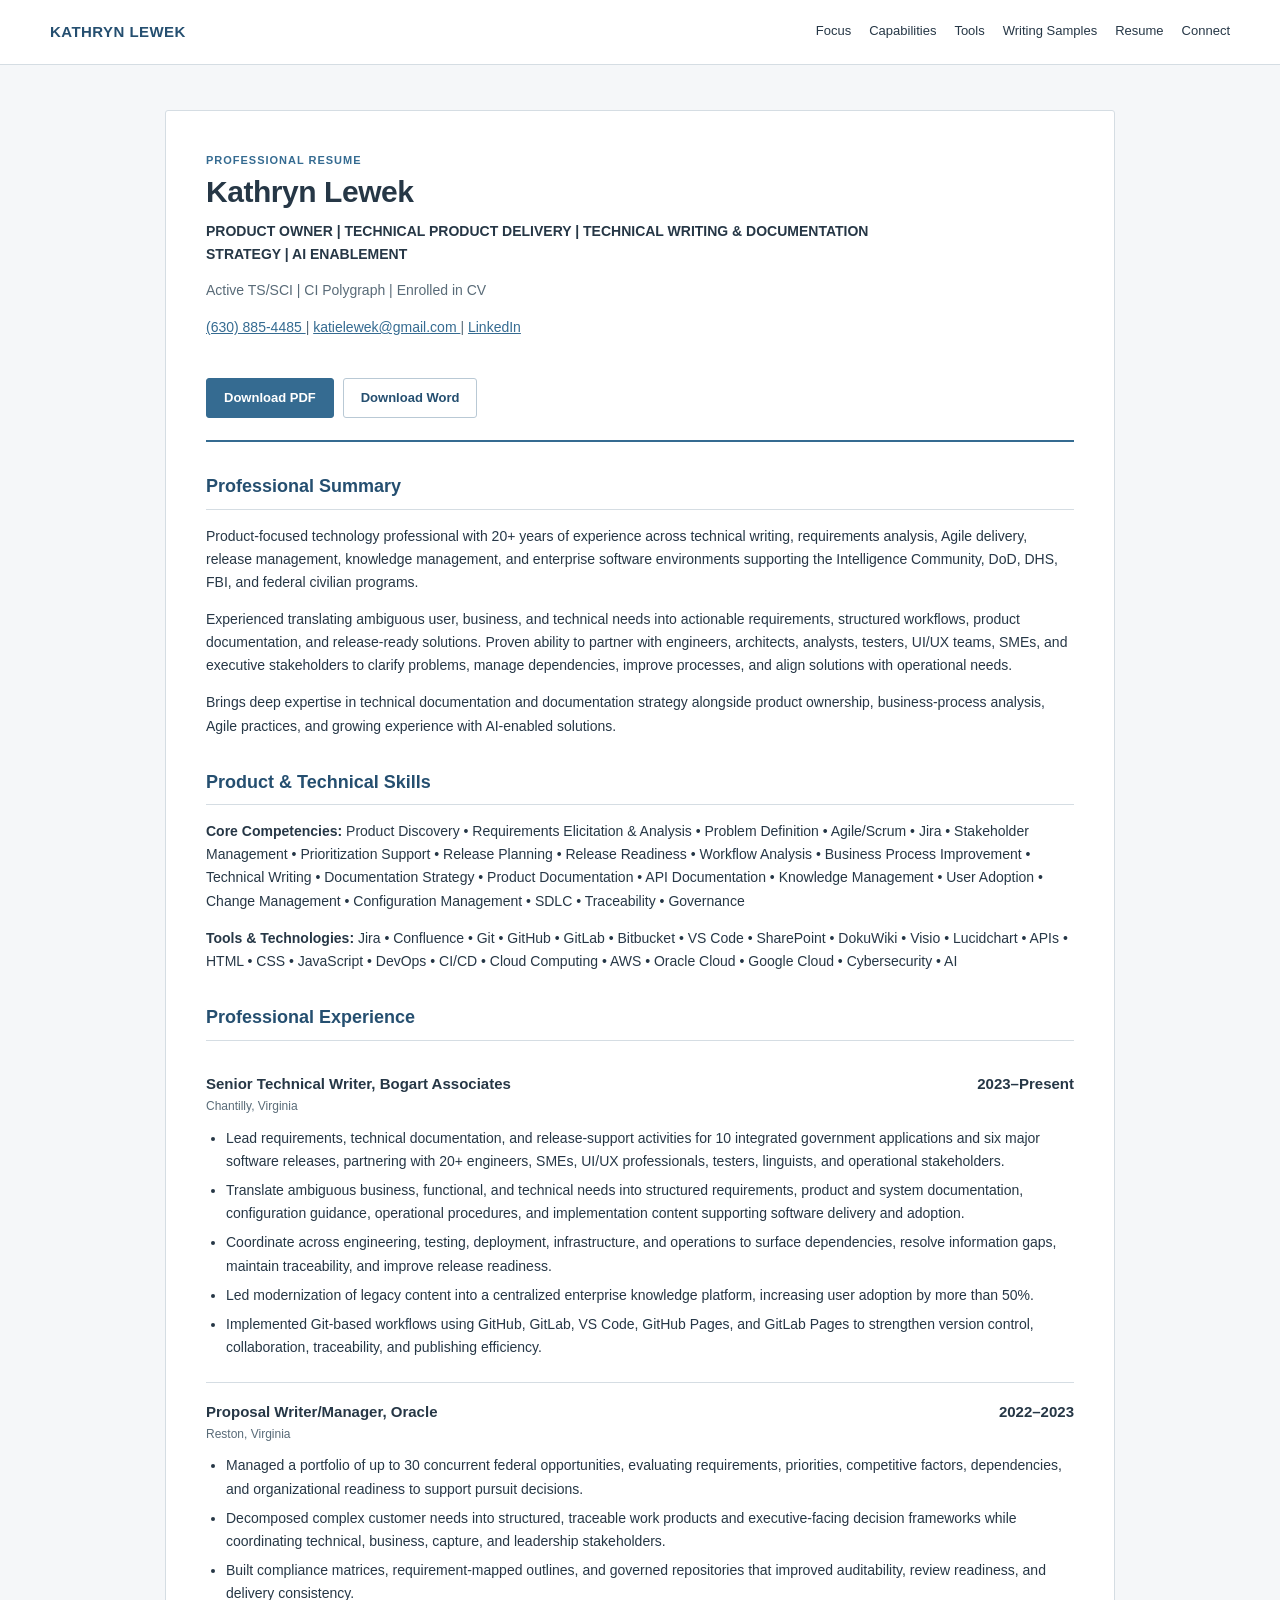
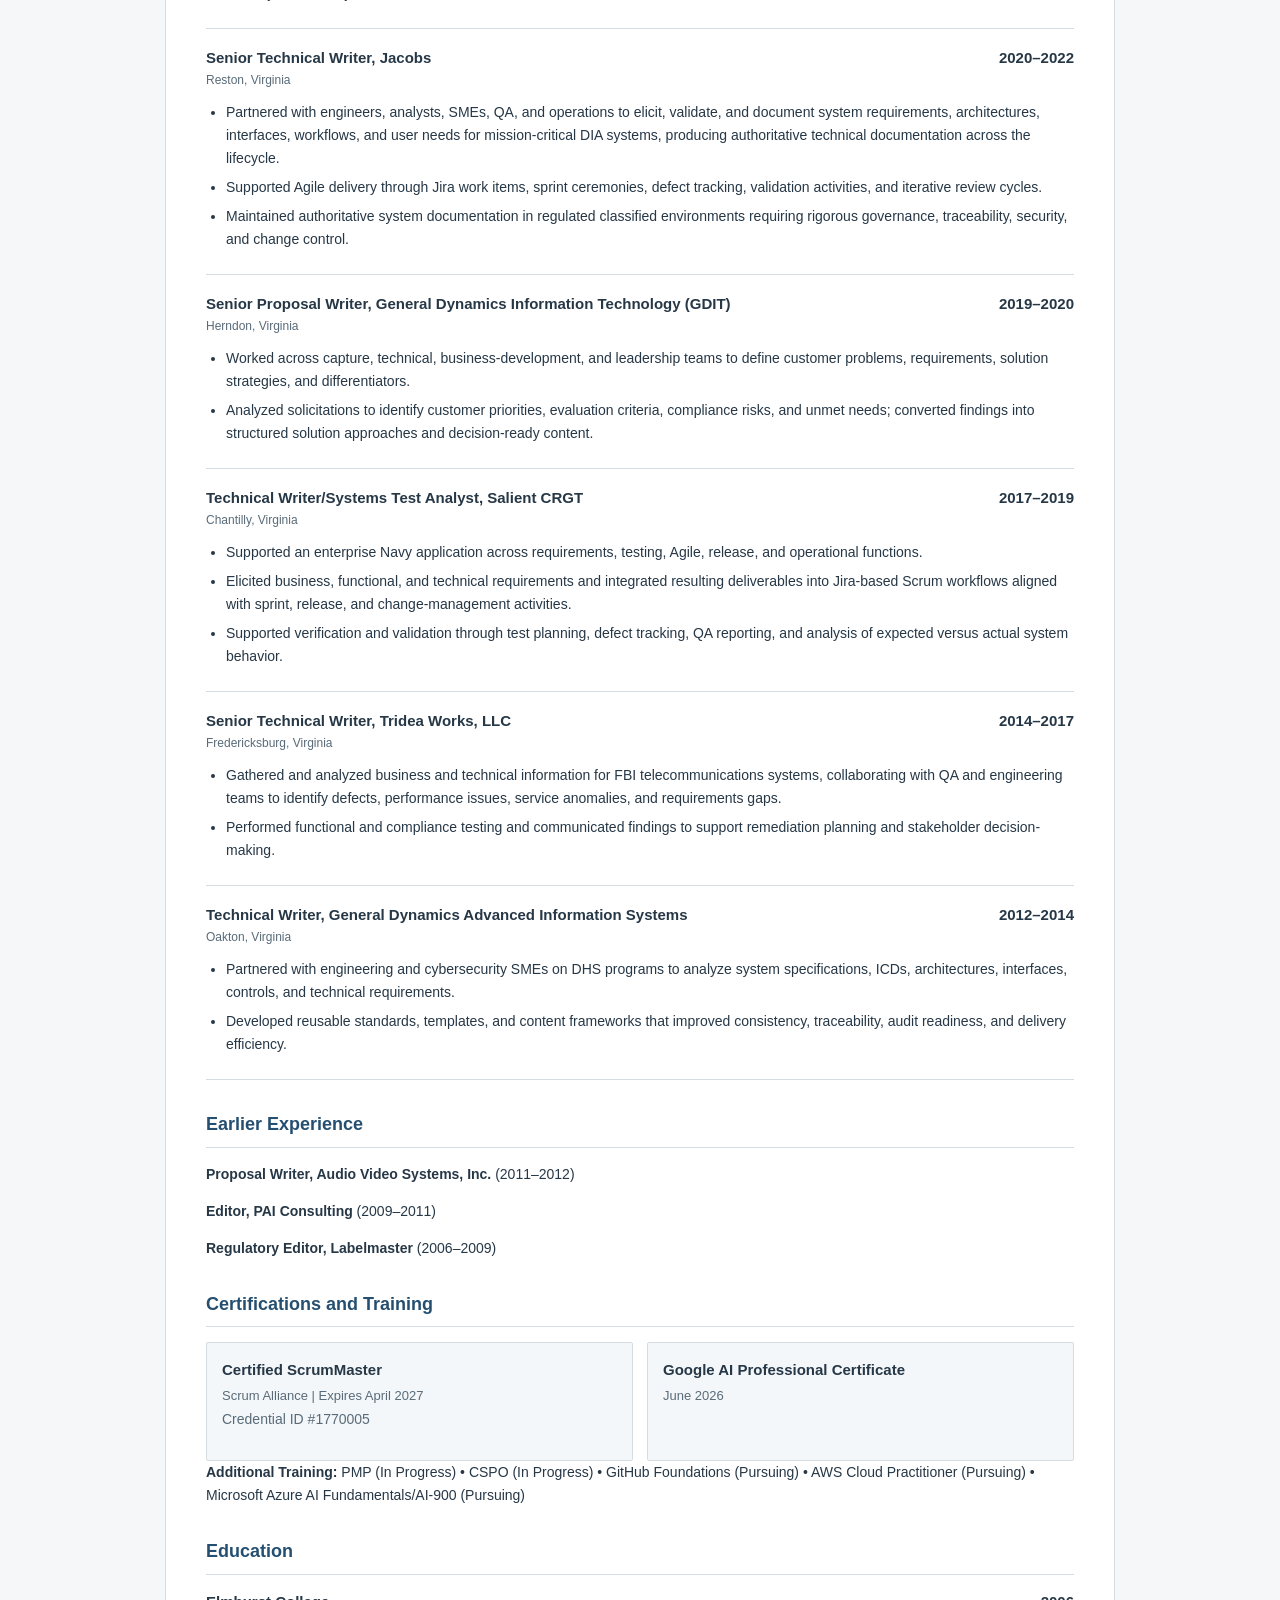
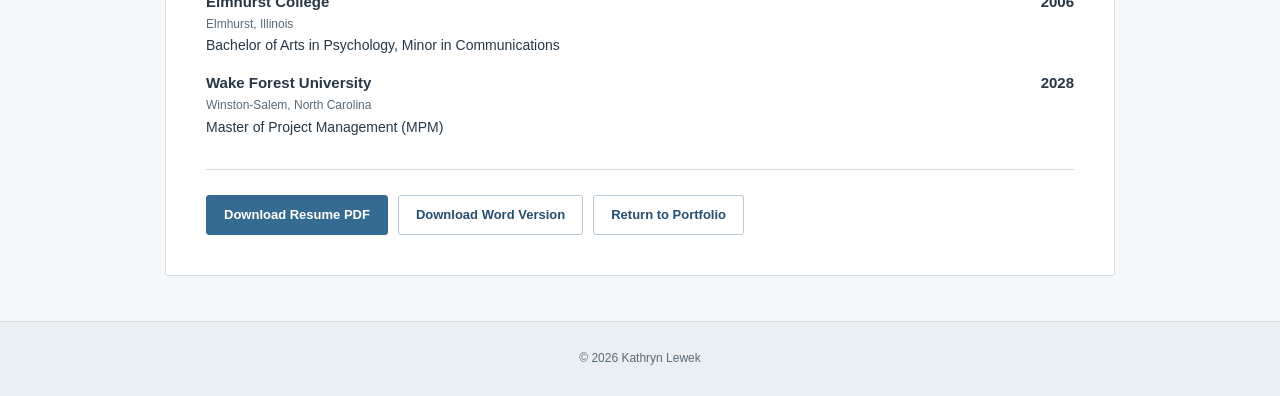
==== commit e3bc4f62: "Update resume.html" ====
--- a/resume.html
+++ b/resume.html
@@ -1,25 +1,40 @@
 
-<!doctype html>
+<!DOCTYPE html>
 <html lang="en">
+
 <head>
-  <meta charset="utf-8">
-  <meta name="viewport" content="width=device-width, initial-scale=1">
-  <meta name="description" content="Kathryn Lewek professional resume">
+  <meta charset="UTF-8">
+  <meta name="viewport"
+        content="width=device-width, initial-scale=1.0">
+
+  <meta name="description"
+        content="Kathryn Lewek professional resume.">
+
   <title>Kathryn Lewek | Resume</title>
-  <link rel="stylesheet" href="/styles.css?v=8">
+
+  <link rel="stylesheet" href="/styles.css?v=11">
 </head>
 
 <body>
 
-<!-- NAVIGATION -->
+<!-- =====================================
+     NAVIGATION
+===================================== -->
+
 <nav class="nav">
   <div class="wrap navin">
-    <a class="brand" href="index.html">KATHRYN LEWEK</a>
-
-    <button class="menu-toggle" type="button"
+
+    <a href="index.html" class="brand">
+      KATHRYN LEWEK
+    </a>
+
+    <button class="menu-toggle"
+            type="button"
+            aria-label="Toggle navigation menu"
             aria-expanded="false"
             aria-controls="main-navigation">
-      <span class="menu-symbol" aria-hidden="true">&#9776;</span>
+      <span class="menu-symbol"
+            aria-hidden="true">&#9776;</span>
       <span class="menu-label">Menu</span>
     </button>
 
@@ -31,366 +46,584 @@
       <a href="resume.html">Resume</a>
       <a href="index.html#connect">Connect</a>
     </div>
+
   </div>
 </nav>
+
 
 <main class="resume-page">
   <div class="wrap">
     <article class="resume-preview">
 
       <!-- RESUME HEADER -->
+
       <header class="resume-header">
         <div>
-          <div class="eyebrow">Professional Resume</div>
-          <h1 class="resume-name">Kathryn Lewek</h1>
+
+          <div class="eyebrow">
+            Professional Resume
+          </div>
+
+          <h1 class="resume-name">
+            Kathryn Lewek
+          </h1>
+
           <p class="resume-headline">
             <strong>
-              PRODUCT OWNER | TECHNICAL PRODUCT DELIVERY |
+              PRODUCT OWNER |
+              TECHNICAL PRODUCT DELIVERY |
               TECHNICAL WRITING &amp; DOCUMENTATION STRATEGY |
               AI ENABLEMENT
             </strong>
           </p>
+
           <p class="small">
             Active TS/SCI | CI Polygraph | Enrolled in CV
           </p>
+
           <p class="small">
-            <a href="tel:+16308854485">(630) 885-4485</a>
-            &nbsp; | &nbsp;
+            <a href="tel:+16308854485">
+              (630) 885-4485
+            </a>
+            |
             <a href="mailto:katielewek@gmail.com">
               katielewek@gmail.com
             </a>
-            &nbsp; | &nbsp;
+            |
             <a href="https://www.linkedin.com/in/katielewek"
-               target="_blank" rel="noopener">LinkedIn</a>
+               target="_blank"
+               rel="noopener">
+              LinkedIn
+            </a>
           </p>
+
         </div>
 
         <div class="downloads">
+
           <a class="btn primary"
              href="downloads/Kathryn_Lewek_Resume.pdf"
-             download>Download PDF</a>
+             download>
+            Download PDF
+          </a>
+
           <a class="btn"
              href="downloads/Kathryn_Lewek_Resume.docx"
-             download>Download Word</a>
+             download>
+            Download Word
+          </a>
+
         </div>
       </header>
 
-      <!-- SUMMARY -->
+
+      <!-- PROFESSIONAL SUMMARY -->
+
       <h2>Professional Summary</h2>
+
       <p>
         Product-focused technology professional with 20+ years
-        of experience across technical writing, requirements analysis,
-        Agile delivery, release management, knowledge management,
-        and enterprise software environments supporting the
-        Intelligence Community, DoD, DHS, FBI, and federal
-        civilian programs.
-      </p>
-      <p>
-        Experienced translating ambiguous user, business, and
-        technical needs into actionable requirements, structured
-        workflows, product documentation, and release-ready solutions.
-        Proven ability to partner with engineers, architects, analysts,
+        of experience across technical writing,
+        requirements analysis, Agile delivery,
+        release management, knowledge management,
+        and enterprise software environments supporting
+        the Intelligence Community, DoD, DHS, FBI,
+        and federal civilian programs.
+      </p>
+
+      <p>
+        Experienced translating ambiguous user, business,
+        and technical needs into actionable requirements,
+        structured workflows, product documentation,
+        and release-ready solutions. Proven ability to
+        partner with engineers, architects, analysts,
         testers, UI/UX teams, SMEs, and executive stakeholders
-        to clarify problems, manage dependencies, improve processes,
-        and align solutions with operational needs.
-      </p>
-      <p>
-        Brings deep expertise in technical documentation and
-        documentation strategy alongside product ownership,
-        business-process analysis, Agile practices, and
-        growing experience with AI-enabled solutions.
-      </p>
-
-      <!-- SKILLS -->
+        to clarify problems, manage dependencies,
+        improve processes, and align solutions with
+        operational needs.
+      </p>
+
+      <p>
+        Brings deep expertise in technical documentation
+        and documentation strategy alongside product ownership,
+        business-process analysis, Agile practices,
+        and growing experience with AI-enabled solutions.
+      </p>
+
+
+      <!-- PRODUCT AND TECHNICAL SKILLS -->
+
       <h2>Product &amp; Technical Skills</h2>
+
       <p>
         <strong>Core Competencies:</strong>
-        Product Discovery • Requirements Elicitation &amp; Analysis •
-        Problem Definition • Agile/Scrum • Jira •
-        Stakeholder Management • Prioritization Support •
-        Release Planning • Release Readiness • Workflow Analysis •
-        Business Process Improvement • Technical Writing •
-        Documentation Strategy • Product Documentation •
-        API Documentation • Knowledge Management • User Adoption •
-        Change Management • Configuration Management • SDLC •
-        Traceability • Governance
+        Product Discovery •
+        Requirements Elicitation &amp; Analysis •
+        Problem Definition •
+        Agile/Scrum •
+        Jira •
+        Stakeholder Management •
+        Prioritization Support •
+        Release Planning •
+        Release Readiness •
+        Workflow Analysis •
+        Business Process Improvement •
+        Technical Writing •
+        Documentation Strategy •
+        Product Documentation •
+        API Documentation •
+        Knowledge Management •
+        User Adoption •
+        Change Management •
+        Configuration Management •
+        SDLC •
+        Traceability •
+        Governance
       </p>
 
       <p>
         <strong>Tools &amp; Technologies:</strong>
-        Jira • Confluence • Git • GitHub • GitLab • Bitbucket •
-        VS Code • SharePoint • DokuWiki • Visio • Lucidchart •
-        APIs • HTML • CSS • JavaScript • DevOps • CI/CD •
-        Cloud Computing • AWS • Oracle Cloud • Google Cloud •
-        Cybersecurity • AI
-      </p>
-
-      <!-- EXPERIENCE -->
+        Jira •
+        Confluence •
+        Git •
+        GitHub •
+        GitLab •
+        Bitbucket •
+        VS Code •
+        SharePoint •
+        DokuWiki •
+        Visio •
+        Lucidchart •
+        APIs •
+        HTML •
+        CSS •
+        JavaScript •
+        DevOps •
+        CI/CD •
+        Cloud Computing •
+        AWS •
+        Oracle Cloud •
+        Google Cloud •
+        Cybersecurity •
+        AI
+      </p>
+
+
+      <!-- PROFESSIONAL EXPERIENCE -->
+
       <h2>Professional Experience</h2>
 
+
+      <!-- BOGART ASSOCIATES -->
+
       <div class="role">
+
         <div class="topline">
           <div>
-            <strong>Senior Technical Writer, Bogart Associates</strong>
-            <span class="small">Chantilly, Virginia</span>
+            <strong>
+              Senior Technical Writer, Bogart Associates
+            </strong>
+            <span class="small">
+              Chantilly, Virginia
+            </span>
           </div>
           <strong>2023–Present</strong>
         </div>
+
         <ul>
           <li>
-            Lead requirements, technical documentation, and release-support
-            activities for 10 integrated government applications and six
-            major software releases, partnering with 20+ engineers, SMEs,
-            UI/UX professionals, testers, linguists, and operational stakeholders.
-          </li>
-          <li>
-            Translate ambiguous business, functional, and technical needs
-            into structured requirements, product and system documentation,
-            configuration guidance, operational procedures, and
-            implementation content supporting software delivery and adoption.
-          </li>
+            Lead requirements, technical documentation,
+            and release-support activities for 10 integrated
+            government applications and six major software releases,
+            partnering with 20+ engineers, SMEs, UI/UX professionals,
+            testers, linguists, and operational stakeholders.
+          </li>
+
+          <li>
+            Translate ambiguous business, functional, and
+            technical needs into structured requirements,
+            product and system documentation, configuration
+            guidance, operational procedures, and implementation
+            content supporting software delivery and adoption.
+          </li>
+
           <li>
             Coordinate across engineering, testing, deployment,
             infrastructure, and operations to surface dependencies,
             resolve information gaps, maintain traceability,
             and improve release readiness.
           </li>
+
           <li>
             Led modernization of legacy content into a centralized
             enterprise knowledge platform, increasing user adoption
             by more than 50%.
           </li>
-          <li>
-            Implemented Git-based workflows using GitHub, GitLab,
-            VS Code, GitHub Pages, and GitLab Pages to strengthen
-            version control, collaboration, traceability,
-            and publishing efficiency.
+
+          <li>
+            Implemented Git-based workflows using GitHub,
+            GitLab, VS Code, GitHub Pages, and GitLab Pages
+            to strengthen version control, collaboration,
+            traceability, and publishing efficiency.
           </li>
         </ul>
-      </div>
+
+      </div>
+
+
+      <!-- ORACLE -->
 
       <div class="role">
+
         <div class="topline">
           <div>
-            <strong>Proposal Writer/Manager, Oracle</strong>
-            <span class="small">Reston, Virginia</span>
+            <strong>
+              Proposal Writer/Manager, Oracle
+            </strong>
+            <span class="small">
+              Reston, Virginia
+            </span>
           </div>
           <strong>2022–2023</strong>
         </div>
+
         <ul>
           <li>
-            Managed a portfolio of up to 30 concurrent federal opportunities,
-            evaluating requirements, priorities, competitive factors,
-            dependencies, and organizational readiness to support pursuit decisions.
-          </li>
-          <li>
-            Decomposed complex customer needs into structured, traceable
-            work products and executive-facing decision frameworks while
-            coordinating technical, business, capture, and leadership stakeholders.
-          </li>
+            Managed a portfolio of up to 30 concurrent
+            federal opportunities, evaluating requirements,
+            priorities, competitive factors, dependencies,
+            and organizational readiness to support
+            pursuit decisions.
+          </li>
+
+          <li>
+            Decomposed complex customer needs into structured,
+            traceable work products and executive-facing
+            decision frameworks while coordinating technical,
+            business, capture, and leadership stakeholders.
+          </li>
+
           <li>
             Built compliance matrices, requirement-mapped outlines,
             and governed repositories that improved auditability,
             review readiness, and delivery consistency.
           </li>
         </ul>
-      </div>
+
+      </div>
+
+
+      <!-- JACOBS -->
 
       <div class="role">
+
         <div class="topline">
           <div>
-            <strong>Senior Technical Writer, Jacobs</strong>
-            <span class="small">Reston, Virginia</span>
+            <strong>
+              Senior Technical Writer, Jacobs
+            </strong>
+            <span class="small">
+              Reston, Virginia
+            </span>
           </div>
           <strong>2020–2022</strong>
         </div>
+
         <ul>
           <li>
-            Partnered with engineers, analysts, SMEs, QA, and operations
-            to elicit, validate, and document system requirements,
-            architectures, interfaces, workflows, and user needs
-            for mission-critical DIA systems, producing authoritative
-            technical documentation across the lifecycle.
-          </li>
+            Partnered with engineers, analysts, SMEs, QA,
+            and operations to elicit, validate, and document
+            system requirements, architectures, interfaces,
+            workflows, and user needs for mission-critical
+            DIA systems, producing authoritative technical
+            documentation across the lifecycle.
+          </li>
+
           <li>
             Supported Agile delivery through Jira work items,
-            sprint ceremonies, defect tracking, validation activities,
-            and iterative review cycles.
-          </li>
-          <li>
-            Maintained authoritative system documentation in regulated
-            classified environments requiring rigorous governance,
-            traceability, security, and change control.
+            sprint ceremonies, defect tracking,
+            validation activities, and iterative review cycles.
+          </li>
+
+          <li>
+            Maintained authoritative system documentation
+            in regulated classified environments requiring
+            rigorous governance, traceability, security,
+            and change control.
           </li>
         </ul>
-      </div>
+
+      </div>
+
+
+      <!-- GDIT -->
 
       <div class="role">
+
         <div class="topline">
           <div>
             <strong>
               Senior Proposal Writer,
               General Dynamics Information Technology (GDIT)
             </strong>
-            <span class="small">Herndon, Virginia</span>
+            <span class="small">
+              Herndon, Virginia
+            </span>
           </div>
           <strong>2019–2020</strong>
         </div>
+
         <ul>
           <li>
-            Worked across capture, technical, business-development,
-            and leadership teams to define customer problems,
-            requirements, solution strategies, and differentiators.
-          </li>
-          <li>
-            Analyzed solicitations to identify customer priorities,
-            evaluation criteria, compliance risks, and unmet needs;
-            converted findings into structured solution approaches
-            and decision-ready content.
+            Worked across capture, technical,
+            business-development, and leadership teams
+            to define customer problems, requirements,
+            solution strategies, and differentiators.
+          </li>
+
+          <li>
+            Analyzed solicitations to identify customer
+            priorities, evaluation criteria, compliance risks,
+            and unmet needs; converted findings into structured
+            solution approaches and decision-ready content.
           </li>
         </ul>
-      </div>
+
+      </div>
+
+
+      <!-- SALIENT CRGT -->
 
       <div class="role">
+
         <div class="topline">
           <div>
-            <strong>Technical Writer/Systems Test Analyst, Salient CRGT</strong>
-            <span class="small">Chantilly, Virginia</span>
+            <strong>
+              Technical Writer/Systems Test Analyst,
+              Salient CRGT
+            </strong>
+            <span class="small">
+              Chantilly, Virginia
+            </span>
           </div>
           <strong>2017–2019</strong>
         </div>
+
         <ul>
           <li>
-            Supported an enterprise Navy application across requirements,
-            testing, Agile, release, and operational functions.
-          </li>
-          <li>
-            Elicited business, functional, and technical requirements and
-            integrated resulting deliverables into Jira-based Scrum workflows
-            aligned with sprint, release, and change-management activities.
-          </li>
-          <li>
-            Supported verification and validation through test planning,
-            defect tracking, QA reporting, and analysis of expected
-            versus actual system behavior.
+            Supported an enterprise Navy application
+            across requirements, testing, Agile, release,
+            and operational functions.
+          </li>
+
+          <li>
+            Elicited business, functional, and technical
+            requirements and integrated resulting deliverables
+            into Jira-based Scrum workflows aligned with sprint,
+            release, and change-management activities.
+          </li>
+
+          <li>
+            Supported verification and validation through
+            test planning, defect tracking, QA reporting,
+            and analysis of expected versus actual system behavior.
           </li>
         </ul>
-      </div>
+
+      </div>
+
+
+      <!-- TRIDEA WORKS -->
 
       <div class="role">
+
         <div class="topline">
           <div>
-            <strong>Senior Technical Writer, Tridea Works, LLC</strong>
-            <span class="small">Fredericksburg, Virginia</span>
+            <strong>
+              Senior Technical Writer, Tridea Works, LLC
+            </strong>
+            <span class="small">
+              Fredericksburg, Virginia
+            </span>
           </div>
           <strong>2014–2017</strong>
         </div>
+
         <ul>
           <li>
-            Gathered and analyzed business and technical information
-            for FBI telecommunications systems, collaborating with
-            QA and engineering teams to identify defects, performance
-            issues, service anomalies, and requirements gaps.
-          </li>
-          <li>
-            Performed functional and compliance testing and communicated
-            findings to support remediation planning and
-            stakeholder decision-making.
+            Gathered and analyzed business and technical
+            information for FBI telecommunications systems,
+            collaborating with QA and engineering teams
+            to identify defects, performance issues,
+            service anomalies, and requirements gaps.
+          </li>
+
+          <li>
+            Performed functional and compliance testing
+            and communicated findings to support remediation
+            planning and stakeholder decision-making.
           </li>
         </ul>
-      </div>
+
+      </div>
+
+
+      <!-- GENERAL DYNAMICS AIS -->
 
       <div class="role">
+
         <div class="topline">
           <div>
             <strong>
-              Technical Writer, General Dynamics Advanced Information Systems
-            </strong>
-            <span class="small">Oakton, Virginia</span>
+              Technical Writer,
+              General Dynamics Advanced Information Systems
+            </strong>
+            <span class="small">
+              Oakton, Virginia
+            </span>
           </div>
           <strong>2012–2014</strong>
         </div>
+
         <ul>
           <li>
-            Partnered with engineering and cybersecurity SMEs on DHS programs
-            to analyze system specifications, ICDs, architectures,
-            interfaces, controls, and technical requirements.
-          </li>
-          <li>
-            Developed reusable standards, templates, and content frameworks
-            that improved consistency, traceability, audit readiness,
-            and delivery efficiency.
+            Partnered with engineering and cybersecurity SMEs
+            on DHS programs to analyze system specifications,
+            ICDs, architectures, interfaces, controls,
+            and technical requirements.
+          </li>
+
+          <li>
+            Developed reusable standards, templates,
+            and content frameworks that improved consistency,
+            traceability, audit readiness, and delivery efficiency.
           </li>
         </ul>
-      </div>
+
+      </div>
+
+
+      <!-- EARLIER EXPERIENCE -->
 
       <h2>Earlier Experience</h2>
+
       <p>
         <strong>Proposal Writer, Audio Video Systems, Inc.</strong>
         (2011–2012)
       </p>
+
       <p>
         <strong>Editor, PAI Consulting</strong>
         (2009–2011)
       </p>
+
       <p>
         <strong>Regulatory Editor, Labelmaster</strong>
         (2006–2009)
       </p>
 
+
       <!-- CERTIFICATIONS -->
+
       <h2>Certifications and Training</h2>
+
       <div class="resume-grid">
+
         <div class="resume-item">
-          <strong>Certified ScrumMaster</strong>
-          <span>Scrum Alliance • Expires April 2027</span>
-          <p class="small">Credential ID #1770005</p>
-        </div>
+          <strong>
+            Certified ScrumMaster
+          </strong>
+          <span>
+            Scrum Alliance | Expires April 2027
+          </span>
+          <p class="small">
+            Credential ID #1770005
+          </p>
+        </div>
+
         <div class="resume-item">
-          <strong>Google AI Professional Certificate</strong>
-          <span>June 2026</span>
-        </div>
-      </div>
+          <strong>
+            Google AI Professional Certificate
+          </strong>
+          <span>
+            June 2026
+          </span>
+        </div>
+
+      </div>
+
       <p>
         <strong>Additional Training:</strong>
-        PMP (In Progress) • CSPO (In Progress) •
+        PMP (In Progress) •
+        CSPO (In Progress) •
         GitHub Foundations (Pursuing) •
         AWS Cloud Practitioner (Pursuing) •
-        Microsoft Azure AI Fundamentals / AI-900 (Pursuing)
-      </p>
+        Microsoft Azure AI Fundamentals/AI-900 (Pursuing)
+      </p>
+
 
       <!-- EDUCATION -->
+
       <h2>Education</h2>
+
       <div class="education-item">
         <div>
           <strong>Elmhurst College</strong>
-          <span class="small">Elmhurst, Illinois</span>
+          <span class="small">
+            Elmhurst, Illinois
+          </span>
         </div>
         <strong>2006</strong>
       </div>
-      <p>Bachelor of Arts in Psychology, Minor in Communications</p>
+
+      <p>
+        Bachelor of Arts in Psychology,
+        Minor in Communications
+      </p>
 
       <div class="education-item">
         <div>
           <strong>Wake Forest University</strong>
-          <span class="small">Winston-Salem, North Carolina</span>
+          <span class="small">
+            Winston-Salem, North Carolina
+          </span>
         </div>
         <strong>2028</strong>
       </div>
-      <p>Master of Project Management (MPM)</p>
+
+      <p>
+        Master of Project Management (MPM)
+      </p>
+
+
+      <!-- DOWNLOADS -->
 
       <div class="resume-bottom">
+
         <a class="btn primary"
            href="downloads/Kathryn_Lewek_Resume.pdf"
-           download>Download PDF</a>
+           download>
+          Download Resume PDF
+        </a>
+
         <a class="btn"
            href="downloads/Kathryn_Lewek_Resume.docx"
-           download>Download Word</a>
-        <a class="btn" href="index.html">Return to Portfolio</a>
-      </div>
+           download>
+          Download Word Version
+        </a>
+
+        <a class="btn" href="index.html">
+          Return to Portfolio
+        </a>
+
+      </div>
+
     </article>
   </div>
 </main>
+
+
+<!-- FOOTER -->
 
 <footer class="footer">
   <div class="wrap">
@@ -398,42 +631,48 @@
   </div>
 </footer>
 
-<!-- MOBILE MENU -->
+
+<!-- MOBILE MENU JAVASCRIPT -->
+
 <script>
-(function () {
-  const button = document.querySelector(".menu-toggle");
-  const navigation = document.querySelector("#main-navigation");
-
-  if (!button || !navigation) return;
+document.addEventListener("DOMContentLoaded", function () {
+
+  const menuButton = document.querySelector(".menu-toggle");
+  const navigation = document.getElementById("main-navigation");
+
+  if (!menuButton || !navigation) return;
+
+  const symbol = menuButton.querySelector(".menu-symbol");
+  const label = menuButton.querySelector(".menu-label");
 
   function closeMenu() {
     navigation.classList.remove("is-open");
-    button.setAttribute("aria-expanded", "false");
-    button.querySelector(".menu-symbol").textContent = "\u2630";
-    button.querySelector(".menu-label").textContent = "Menu";
+    menuButton.setAttribute("aria-expanded", "false");
+    symbol.textContent = "\u2630";
+    label.textContent = "Menu";
   }
 
-  button.addEventListener("click", function () {
+  menuButton.addEventListener("click", function () {
     const isOpen = navigation.classList.toggle("is-open");
-    button.setAttribute("aria-expanded", String(isOpen));
-    button.querySelector(".menu-symbol").textContent =
-      isOpen ? "\u00D7" : "\u2630";
-    button.querySelector(".menu-label").textContent =
-      isOpen ? "Close" : "Menu";
+
+    menuButton.setAttribute("aria-expanded", String(isOpen));
+    symbol.textContent = isOpen ? "\u00D7" : "\u2630";
+    label.textContent = isOpen ? "Close" : "Menu";
   });
 
   navigation.querySelectorAll("a").forEach(function (link) {
     link.addEventListener("click", closeMenu);
   });
 
+  document.addEventListener("keydown", function (event) {
+    if (event.key === "Escape") closeMenu();
+  });
+
   window.addEventListener("resize", function () {
     if (window.innerWidth > 820) closeMenu();
   });
 
-  document.addEventListener("keydown", function (event) {
-    if (event.key === "Escape") closeMenu();
-  });
-})();
+});
 </script>
 
 </body>
--- a/styles.css
+++ b/styles.css
@@ -1,714 +1,747 @@
 
-/* ==========================================
-   KATHRYN LEWEK — PORTFOLIO STYLES
-   Professional Blue / Gray Design
-   ========================================== */
+/* =========================================
+   KATHRYN LEWEK PORTFOLIO
+   BLUE / GRAY PROFESSIONAL DESIGN
+========================================= */
 
 :root {
-    --ink: #263746;
-    --muted: #596b78;
-    --paper: #f5f7f9;
-    --card: #ffffff;
-    --blue: #356b91;
-    --blue-dark: #254f70;
-    --blue-light: #eaf1f6;
-    --blue-soft: #f3f7fa;
-    --line: #d5dde3;
-    --shadow: none;
-}
-
-/* GENERAL */
+  --ink: #263746;
+  --muted: #596b78;
+  --paper: #f5f7f9;
+  --card: #ffffff;
+  --blue: #356b91;
+  --blue-dark: #254f70;
+  --blue-light: #eaf1f6;
+  --blue-soft: #f3f7fa;
+  --line: #d5dde3;
+}
 
 * {
-    box-sizing: border-box;
+  box-sizing: border-box;
 }
 
 html {
-    scroll-behavior: smooth;
-    scroll-padding-top: 85px;
+  scroll-behavior: smooth;
+  scroll-padding-top: 85px;
 }
 
 body {
-    margin: 0;
-    padding: 0;
-    font-family: Arial, Helvetica, sans-serif;
-    font-size: 15px;
-    font-weight: 400;
-    line-height: 1.65;
-    color: var(--ink);
-    background: var(--paper);
+  margin: 0;
+  font-family: Arial, Helvetica, sans-serif;
+  font-size: 15px;
+  font-weight: 400;
+  line-height: 1.65;
+  color: var(--ink);
+  background: var(--paper);
 }
 
 a {
-    color: var(--blue);
+  color: var(--blue);
 }
 
 a:hover {
-    color: var(--blue-dark);
+  color: var(--blue-dark);
 }
 
 p {
-    margin: 0 0 14px;
+  margin: 0 0 14px;
 }
 
 .wrap {
-    width: min(1180px, calc(100% - 60px));
-    margin: 0 auto;
+  width: min(1180px, calc(100% - 48px));
+  margin: 0 auto;
 }
 
 /* NAVIGATION */
 
 .nav {
-    position: sticky;
-    top: 0;
-    z-index: 20;
-    background: #ffffff;
-    border-bottom: 1px solid var(--line);
+  position: sticky;
+  top: 0;
+  z-index: 100;
+  background: #ffffff;
+  border-bottom: 1px solid var(--line);
 }
 
 .navin {
-    display: flex;
-    align-items: center;
-    justify-content: space-between;
-    min-height: 64px;
-    gap: 20px;
+  display: flex;
+  align-items: center;
+  justify-content: space-between;
+  min-height: 64px;
+  gap: 20px;
 }
 
 .brand {
-    font-size: 15px;
-    font-weight: 700;
-    letter-spacing: 0.03em;
-    color: var(--blue-dark);
-    text-decoration: none;
-    white-space: nowrap;
+  font-size: 15px;
+  font-weight: 700;
+  letter-spacing: 0.03em;
+  color: var(--blue-dark);
+  text-decoration: none;
+  white-space: nowrap;
 }
 
 .links {
-    display: flex;
-    align-items: center;
-    flex-wrap: wrap;
-    gap: 18px;
+  display: flex;
+  align-items: center;
+  flex-wrap: wrap;
+  gap: 18px;
 }
 
 .links a {
-    font-size: 13px;
-    font-weight: 400;
-    color: var(--ink);
-    text-decoration: none;
-    padding: 8px 0;
-    border-bottom: 2px solid transparent;
+  font-size: 13px;
+  color: var(--ink);
+  text-decoration: none;
+  padding: 8px 0;
+  border-bottom: 2px solid transparent;
 }
 
 .links a:hover {
-    color: var(--blue);
-    border-bottom-color: var(--blue);
+  color: var(--blue);
+  border-bottom-color: var(--blue);
+}
+
+/* MOBILE MENU BUTTON - HIDDEN ON DESKTOP */
+
+.menu-toggle {
+  display: none;
+  align-items: center;
+  justify-content: center;
+  gap: 8px;
+  font-family: Arial, Helvetica, sans-serif;
+  font-size: 13px;
+  font-weight: 600;
+  padding: 8px 12px;
+  color: var(--blue-dark);
+  background: #ffffff;
+  border: 1px solid #b9c9d5;
+  border-radius: 3px;
+  cursor: pointer;
+}
+
+.menu-symbol {
+  font-size: 19px;
+  line-height: 1;
 }
 
 /* HERO */
 
 .hero {
-    position: relative;
-    overflow: hidden;
-    background: #eef3f7;
-    padding: 60px 0 52px;
-    border-bottom: 1px solid var(--line);
+  position: relative;
+  padding: 60px 0 52px;
+  background: #eef3f7;
+  border-bottom: 1px solid var(--line);
 }
 
 .hero::before,
 .hero::after {
+  display: none;
+  content: none;
+}
+
+.eyebrow {
+  font-size: 11px;
+  font-weight: 700;
+  letter-spacing: 0.09em;
+  text-transform: uppercase;
+  color: var(--blue);
+}
+
+h1 {
+  font-size: clamp(28px, 3vw, 39px);
+  font-weight: 600;
+  line-height: 1.2;
+  letter-spacing: -0.015em;
+  margin: 15px 0 18px;
+  max-width: 1100px;
+}
+
+.lede {
+  font-size: 16px;
+  line-height: 1.75;
+  color: var(--muted);
+  max-width: 1000px;
+}
+
+/* BUTTONS */
+
+.actions {
+  display: flex;
+  align-items: center;
+  flex-wrap: wrap;
+  gap: 12px;
+  margin-top: 24px;
+}
+
+.btn {
+  display: inline-flex;
+  align-items: center;
+  justify-content: center;
+  padding: 10px 17px;
+  background: #ffffff;
+  color: var(--blue-dark);
+  border: 1px solid #b9c9d5;
+  border-radius: 3px;
+  text-decoration: none;
+  font-size: 13px;
+  font-weight: 600;
+  line-height: 1.4;
+  transition: background 0.15s ease;
+}
+
+.btn.primary {
+  background: var(--blue);
+  color: #ffffff;
+  border-color: var(--blue);
+}
+
+.btn.primary:hover {
+  background: var(--blue-dark);
+  color: #ffffff;
+}
+
+.btn:hover {
+  background: var(--blue-light);
+  color: var(--blue-dark);
+}
+
+/* SECTIONS */
+
+section {
+  padding: 50px 0;
+  border-bottom: 1px solid var(--line);
+}
+
+section:nth-of-type(odd) {
+  background: #ffffff;
+}
+
+section:nth-of-type(even) {
+  background: var(--paper);
+}
+
+.sectionhead {
+  display: flex;
+  justify-content: space-between;
+  align-items: flex-start;
+  gap: 35px;
+  margin-bottom: 26px;
+}
+
+.sectionhead > div {
+  flex: 1;
+}
+
+.sectionhead h2 {
+  font-size: 23px;
+  font-weight: 600;
+  line-height: 1.3;
+  margin: 7px 0 0;
+}
+
+.sectionhead p {
+  font-size: 14px;
+  line-height: 1.65;
+  color: var(--muted);
+  max-width: 490px;
+  margin: 0;
+}
+
+/* PROFESSIONAL FOCUS */
+
+.grid3 {
+  display: grid;
+  grid-template-columns: repeat(3, minmax(0, 1fr));
+  gap: 16px;
+}
+
+.card {
+  background: var(--card);
+  border: 1px solid var(--line);
+  border-radius: 4px;
+  padding: 23px;
+  box-shadow: none;
+}
+
+.card h3 {
+  font-size: 17px;
+  font-weight: 600;
+  line-height: 1.4;
+  color: var(--blue-dark);
+  margin: 10px 0 12px;
+}
+
+.card p {
+  font-size: 14px;
+  line-height: 1.7;
+  color: var(--muted);
+}
+
+.card-icon {
+  display: inline-block;
+  width: auto;
+  height: auto;
+  padding-bottom: 7px;
+  background: transparent;
+  color: var(--blue);
+  font-size: 13px;
+  font-weight: 700;
+  border-radius: 0;
+}
+
+/* CAPABILITIES */
+
+.pillbox {
+  display: flex;
+  flex-wrap: wrap;
+  gap: 9px;
+}
+
+.pill {
+  display: inline-block;
+  padding: 7px 11px;
+  background: #eef2f5;
+  color: #334d60;
+  border: 1px solid #d6dfe6;
+  border-radius: 2px;
+  font-size: 13px;
+  font-weight: 400;
+  line-height: 1.4;
+}
+
+/* TOOLS */
+
+.tool-groups {
+  display: grid;
+  grid-template-columns: repeat(2, minmax(0, 1fr));
+  gap: 16px;
+}
+
+.tool-group {
+  border-left: 3px solid var(--blue);
+}
+
+.tool-group h3 {
+  font-size: 16px;
+  font-weight: 600;
+  color: var(--blue-dark);
+  margin: 0 0 17px;
+}
+
+/* WRITING SAMPLES */
+
+.sample {
+  display: grid;
+  grid-template-columns: minmax(0, 1.5fr) minmax(0, 0.8fr);
+  gap: 16px;
+  align-items: stretch;
+}
+
+.sample-spaced {
+  margin-top: 24px;
+}
+
+.sample-card {
+  border-left: 3px solid var(--blue);
+}
+
+.sample-card h3 {
+  font-size: 18px;
+  font-weight: 600;
+  color: var(--ink);
+  margin: 10px 0 15px;
+}
+
+.sample-tags {
+  display: flex;
+  flex-wrap: wrap;
+  gap: 8px;
+  margin-top: 18px;
+}
+
+.sample-tags span {
+  background: #edf2f6;
+  color: var(--blue-dark);
+  border: 1px solid var(--line);
+  border-radius: 2px;
+  padding: 6px 9px;
+  font-size: 12px;
+}
+
+.meta {
+  background: #edf2f6;
+  border: 1px solid var(--line);
+  border-radius: 4px;
+  padding: 23px;
+}
+
+.meta h3 {
+  font-size: 16px;
+  font-weight: 600;
+  color: var(--blue-dark);
+  margin: 10px 0 12px;
+}
+
+.meta p {
+  font-size: 14px;
+  color: var(--muted);
+}
+
+/* RESUME HOMEPAGE CARD */
+
+.resume-card {
+  display: flex;
+  justify-content: space-between;
+  align-items: center;
+  gap: 30px;
+}
+
+.resume-card h3 {
+  font-size: 19px;
+  color: var(--ink);
+}
+
+.resume-title {
+  font-size: 14px;
+  color: var(--muted);
+  max-width: 650px;
+}
+
+/* CONTACT */
+
+.contactgrid {
+  display: grid;
+  grid-template-columns: repeat(3, minmax(0, 1fr));
+  gap: 16px;
+}
+
+.contact {
+  display: block;
+  padding: 20px;
+  background: #ffffff;
+  border: 1px solid var(--line);
+  border-left: 3px solid var(--blue);
+  border-radius: 3px;
+  color: var(--ink);
+  text-decoration: none;
+}
+
+.contact:hover {
+  background: var(--blue-soft);
+  border-color: #b8cbd9;
+  border-left-color: var(--blue);
+}
+
+.contact strong {
+  display: block;
+  font-size: 14px;
+  color: var(--blue-dark);
+  margin-bottom: 8px;
+}
+
+.contact span {
+  display: block;
+  font-size: 13px;
+  color: var(--muted);
+  overflow-wrap: anywhere;
+}
+
+/* FULL RESUME PAGE */
+
+.resume-page {
+  padding: 45px 0;
+}
+
+.resume-preview {
+  max-width: 950px;
+  margin: 0 auto;
+  background: #ffffff;
+  border: 1px solid var(--line);
+  border-radius: 3px;
+  padding: 40px;
+}
+
+.resume-header {
+  display: flex;
+  justify-content: space-between;
+  align-items: flex-start;
+  gap: 25px;
+  flex-wrap: wrap;
+  padding-bottom: 22px;
+  border-bottom: 2px solid var(--blue);
+}
+
+.resume-name {
+  font-size: 30px;
+  font-weight: 600;
+  margin: 5px 0 10px;
+}
+
+.resume-headline {
+  max-width: 700px;
+  font-size: 13px;
+  line-height: 1.6;
+}
+
+.resume-preview h2 {
+  font-size: 18px;
+  font-weight: 600;
+  color: var(--blue-dark);
+  margin-top: 30px;
+  padding-bottom: 7px;
+  border-bottom: 1px solid var(--line);
+}
+
+.resume-preview p {
+  font-size: 14px;
+}
+
+.role {
+  padding: 17px 0;
+  border-bottom: 1px solid var(--line);
+}
+
+.role strong {
+  display: block;
+}
+
+.role ul {
+  margin: 10px 0 0;
+  padding-left: 20px;
+}
+
+.role li {
+  font-size: 14px;
+  line-height: 1.65;
+  margin: 6px 0;
+}
+
+.small {
+  display: block;
+  font-size: 12px;
+  color: var(--muted);
+}
+
+.topline {
+  display: flex;
+  justify-content: space-between;
+  align-items: flex-start;
+  gap: 20px;
+}
+
+.downloads {
+  display: flex;
+  flex-wrap: wrap;
+  gap: 9px;
+}
+
+.resume-grid {
+  display: grid;
+  grid-template-columns: repeat(2, minmax(0, 1fr));
+  gap: 14px;
+}
+
+.resume-item {
+  background: var(--blue-soft);
+  border: 1px solid var(--line);
+  border-radius: 2px;
+  padding: 15px;
+}
+
+.resume-item strong,
+.education-item strong {
+  display: block;
+}
+
+.resume-item span {
+  color: var(--muted);
+  font-size: 13px;
+}
+
+.education-item {
+  display: flex;
+  justify-content: space-between;
+  gap: 18px;
+}
+
+.resume-bottom {
+  display: flex;
+  flex-wrap: wrap;
+  gap: 10px;
+  padding-top: 25px;
+  margin-top: 30px;
+  border-top: 1px solid var(--line);
+}
+
+/* FOOTER */
+
+.footer {
+  padding: 27px 0;
+  background: #e9eff3;
+  border-top: 1px solid var(--line);
+  color: var(--muted);
+  font-size: 12px;
+  text-align: center;
+}
+
+/* RESPONSIVE - TABLETS */
+
+@media (max-width: 1000px) {
+  .grid3 {
+    grid-template-columns: repeat(2, minmax(0, 1fr));
+  }
+
+  .resume-card {
+    flex-direction: column;
+    align-items: flex-start;
+  }
+}
+
+/* RESPONSIVE - MOBILE MENU */
+
+@media (max-width: 820px) {
+  html {
+    scroll-padding-top: 75px;
+  }
+
+  .wrap {
+    width: calc(100% - 32px);
+  }
+
+  .navin {
+    flex-wrap: wrap;
+    gap: 0;
+    min-height: 62px;
+  }
+
+  .brand {
+    font-size: 14px;
+  }
+
+  .menu-toggle {
+    display: inline-flex;
+    margin-left: auto;
+  }
+
+  .nav .links {
     display: none;
-    content: none;
-}
-
-.eyebrow {
-    font-size: 11px;
-    font-weight: 700;
-    letter-spacing: 0.09em;
-    text-transform: uppercase;
-    color: var(--blue);
-}
-
-h1 {
-    font-size: clamp(28px, 3vw, 39px);
-    font-weight: 600;
-    line-height: 1.2;
-    letter-spacing: -0.015em;
-    margin: 15px 0 18px;
-    max-width: 1100px;
-}
-
-.lede {
-    font-size: 16px;
-    line-height: 1.75;
-    color: var(--muted);
-    max-width: 1000px;
-}
-
-/* BUTTONS */
-
-.actions {
+    flex-direction: column;
+    align-items: stretch;
+    width: 100%;
+    gap: 0;
+    padding: 8px 0;
+    margin: 0;
+    border-top: 1px solid var(--line);
+  }
+
+  .nav .links.is-open {
     display: flex;
-    align-items: center;
-    flex-wrap: wrap;
+  }
+
+  .nav .links a {
+    display: block;
+    padding: 12px 10px;
+    font-size: 14px;
+    border-bottom: 1px solid #e4e9ed;
+  }
+
+  .nav .links a:last-child {
+    border-bottom: 0;
+  }
+
+  .nav .links a:hover {
+    background: var(--blue-light);
+  }
+
+  .hero {
+    padding: 42px 0;
+  }
+
+  h1 {
+    font-size: 30px;
+  }
+
+  .lede {
+    font-size: 15px;
+  }
+
+  .sectionhead {
+    flex-direction: column;
     gap: 12px;
-    margin-top: 24px;
-}
-
-.btn {
-    display: inline-flex;
-    align-items: center;
-    justify-content: center;
-    padding: 10px 17px;
-    background: #ffffff;
-    color: var(--blue-dark);
-    border: 1px solid #b9c9d5;
-    border-radius: 3px;
-    text-decoration: none;
-    font-size: 13px;
-    font-weight: 600;
-    line-height: 1.4;
-    transition: background 0.15s ease;
-}
-
-.btn.primary {
-    background: var(--blue);
-    color: #ffffff;
-    border-color: var(--blue);
-}
-
-.btn.primary:hover {
-    background: var(--blue-dark);
-    color: #ffffff;
-}
-
-.btn:hover {
-    background: var(--blue-light);
-    color: var(--blue-dark);
-}
-
-/* SECTIONS */
-
-section {
-    padding: 50px 0;
-    border-bottom: 1px solid var(--line);
-}
-
-section:nth-of-type(odd) {
-    background: #ffffff;
-}
-
-section:nth-of-type(even) {
-    background: var(--paper);
-}
-
-.sectionhead {
-    display: flex;
-    justify-content: space-between;
-    align-items: flex-start;
-    gap: 35px;
-    margin-bottom: 26px;
-}
-
-.sectionhead > div {
-    flex: 1;
-}
-
-.sectionhead h2 {
-    font-size: 23px;
-    font-weight: 600;
-    line-height: 1.3;
-    margin: 7px 0 0;
-}
-
-.sectionhead p {
-    font-size: 14px;
-    line-height: 1.65;
-    color: var(--muted);
-    max-width: 490px;
-    margin: 0;
-}
-
-/* PROFESSIONAL FOCUS */
-
-.grid3 {
-    display: grid;
-    grid-template-columns: repeat(3, minmax(0, 1fr));
-    gap: 16px;
-}
-
-.card {
-    background: var(--card);
-    border: 1px solid var(--line);
-    border-radius: 4px;
-    padding: 23px;
-    box-shadow: none;
-}
-
-.card h3 {
-    font-size: 17px;
-    font-weight: 600;
-    line-height: 1.4;
-    color: var(--blue-dark);
-    margin: 10px 0 12px;
-}
-
-.card p {
-    font-size: 14px;
-    line-height: 1.7;
-    color: var(--muted);
-}
-
-.card-icon {
-    display: inline-block;
+  }
+
+  .grid3,
+  .tool-groups,
+  .contactgrid,
+  .sample,
+  .resume-grid {
+    grid-template-columns: 1fr;
+  }
+
+  .topline,
+  .education-item {
+    flex-direction: column;
+    gap: 5px;
+  }
+}
+
+/* RESPONSIVE - SMALL PHONES */
+
+@media (max-width: 520px) {
+  h1 {
+    font-size: 27px;
+  }
+
+  .sectionhead h2 {
+    font-size: 21px;
+  }
+
+  section {
+    padding: 35px 0;
+  }
+
+  .hero {
+    padding: 36px 0;
+  }
+
+  .card,
+  .meta {
+    padding: 18px;
+  }
+
+  .resume-preview {
+    padding: 20px;
+  }
+
+  .btn {
+    width: 100%;
+  }
+
+  .actions,
+  .downloads,
+  .resume-bottom {
+    width: 100%;
+  }
+
+  .menu-toggle {
     width: auto;
-    height: auto;
-    padding: 0 0 7px;
-    background: transparent;
-    color: var(--blue);
-    font-size: 13px;
-    font-weight: 700;
-    border-radius: 0;
-}
-
-/* CAPABILITIES */
-
-.pillbox {
-    display: flex;
-    flex-wrap: wrap;
-    gap: 9px;
-}
-
-.pill {
-    display: inline-block;
-    padding: 7px 11px;
-    background: #eef2f5;
-    color: #334d60;
-    border: 1px solid #d6dfe6;
-    border-radius: 2px;
-    font-size: 13px;
-    font-weight: 400;
-    line-height: 1.4;
-}
-
-.pill:nth-child(3n + 1) {
-    background: #eef2f5;
-}
-
-/* TOOLS */
-
-.tool-groups {
-    display: grid;
-    grid-template-columns: repeat(2, minmax(0, 1fr));
-    gap: 16px;
-}
-
-.tool-group {
-    border-left: 3px solid var(--blue);
-}
-
-.tool-group h3 {
-    font-size: 16px;
-    font-weight: 600;
-    color: var(--blue-dark);
-    margin: 0 0 17px;
-}
-
-/* WRITING SAMPLES */
-
-.sample {
-    display: grid;
-    grid-template-columns: minmax(0, 1.5fr) minmax(0, 0.8fr);
-    gap: 16px;
-    align-items: stretch;
-}
-
-.sample-card {
-    border-left: 3px solid var(--blue);
-}
-
-.sample-card h3 {
-    font-size: 18px;
-    font-weight: 600;
-    color: var(--ink);
-    margin: 10px 0 15px;
-}
-
-.sample-card p {
-    font-size: 14px;
-    line-height: 1.75;
-}
-
-.sample-tags {
-    display: flex;
-    flex-wrap: wrap;
-    gap: 8px;
-    margin-top: 18px;
-}
-
-.sample-tags span {
-    background: #edf2f6;
-    color: var(--blue-dark);
-    border: 1px solid var(--line);
-    border-radius: 2px;
-    padding: 6px 9px;
-    font-size: 12px;
-    font-weight: 400;
-}
-
-.meta {
-    background: #edf2f6;
-    border: 1px solid var(--line);
-    border-radius: 4px;
-    padding: 23px;
-}
-
-.meta h3 {
-    font-size: 16px;
-    font-weight: 600;
-    color: var(--blue-dark);
-    margin: 10px 0 12px;
-}
-
-.meta p {
-    font-size: 14px;
-    line-height: 1.7;
-    color: var(--muted);
-}
-
-/* RESUME SECTION */
-
-.resume-card {
-    display: flex;
-    justify-content: space-between;
-    align-items: center;
-    gap: 30px;
-}
-
-.resume-card h3 {
-    font-size: 19px;
-    font-weight: 600;
-    color: var(--ink);
-}
-
-.resume-title {
-    font-size: 14px;
-    line-height: 1.7;
-    color: var(--muted);
-    max-width: 650px;
-}
-
-/* CONTACT */
-
-.contactgrid {
-    display: grid;
-    grid-template-columns: repeat(3, minmax(0, 1fr));
-    gap: 16px;
-}
-
-.contact {
-    display: block;
-    padding: 20px;
-    background: #ffffff;
-    border: 1px solid var(--line);
-    border-left: 3px solid var(--blue);
-    border-radius: 3px;
-    color: var(--ink);
-    text-decoration: none;
-}
-
-.contact:hover {
-    background: var(--blue-soft);
-    border-color: #b8cbd9;
-    border-left-color: var(--blue);
-}
-
-.contact strong {
-    display: block;
-    font-size: 14px;
-    font-weight: 600;
-    color: var(--blue-dark);
-    margin-bottom: 8px;
-}
-
-.contact span {
-    display: block;
-    color: var(--muted);
-    font-size: 13px;
-    overflow-wrap: anywhere;
-}
-
-/* FULL RESUME PAGE */
-
-.resume-page {
-    padding: 45px 0;
-}
-
-.resume-preview {
-    max-width: 950px;
-    margin: 0 auto;
-    background: #ffffff;
-    border: 1px solid var(--line);
-    border-radius: 3px;
-    padding: 40px;
-    box-shadow: none;
-}
-
-.resume-header {
-    display: flex;
-    justify-content: space-between;
-    align-items: flex-start;
-    gap: 25px;
-    flex-wrap: wrap;
-    padding-bottom: 22px;
-    border-bottom: 2px solid var(--blue);
-}
-
-.resume-name {
-    font-size: 30px;
-    font-weight: 600;
-    margin: 5px 0 10px;
-}
-
-.resume-headline {
-    max-width: 700px;
-    font-size: 13px;
-    line-height: 1.6;
-}
-
-.resume-preview h2 {
-    font-size: 18px;
-    font-weight: 600;
-    color: var(--blue-dark);
-    margin-top: 30px;
-    padding-bottom: 7px;
-    border-bottom: 1px solid var(--line);
-}
-
-.resume-preview p {
-    font-size: 14px;
-}
-
-.role {
-    padding: 17px 0;
-    border-bottom: 1px solid var(--line);
-}
-
-.role strong {
-    display: block;
-}
-
-.role ul {
-    margin: 10px 0 0;
-    padding-left: 20px;
-}
-
-.role li {
-    font-size: 14px;
-    line-height: 1.65;
-    margin: 6px 0;
-}
-
-.small {
-    font-size: 12px;
-    color: var(--muted);
-}
-
-.topline {
-    display: flex;
-    justify-content: space-between;
-    align-items: flex-start;
-    gap: 20px;
-}
-
-.downloads {
-    display: flex;
-    flex-wrap: wrap;
-    gap: 9px;
-}
-
-.resume-grid {
-    display: grid;
-    grid-template-columns: repeat(2, minmax(0, 1fr));
-    gap: 14px;
-}
-
-.resume-item {
-    background: var(--blue-soft);
-    border: 1px solid var(--line);
-    border-radius: 2px;
-    padding: 15px;
-}
-
-.resume-item strong {
-    display: block;
-}
-
-.resume-item span {
-    color: var(--muted);
-}
-
-.education-item {
-    display: flex;
-    justify-content: space-between;
-    gap: 18px;
-}
-
-.education-item strong {
-    display: block;
-}
-
-.resume-bottom {
-    display: flex;
-    flex-wrap: wrap;
-    gap: 10px;
-    padding-top: 25px;
-    margin-top: 30px;
-    border-top: 1px solid var(--line);
-}
-
-/* FOOTER */
-
-.footer {
-    padding: 27px 0;
-    background: #e9eff3;
-    border-top: 1px solid var(--line);
-    color: var(--muted);
-    font-size: 12px;
-    text-align: center;
-}
-
-.footer-dot {
-    padding: 0 6px;
-}
-
-/* RESPONSIVE LAYOUT */
-
-.mobile {
-    display: none;
-}
-
-@media (max-width: 1000px) {
-    .navin {
-        flex-wrap: wrap;
-        padding: 12px 0;
-    }
-
-    .links {
-        gap: 12px;
-    }
-}
-
-@media (max-width: 900px) {
-    .grid3,
-    .contactgrid {
-        grid-template-columns: 1fr;
-    }
-
-    .tool-groups,
-    .resume-grid {
-        grid-template-columns: 1fr;
-    }
-
-    .sample {
-        grid-template-columns: 1fr;
-    }
-
-    .resume-card {
-        flex-direction: column;
-        align-items: flex-start;
-    }
-}
-
-@media (max-width: 820px) {
-    .navin {
-        align-items: flex-start;
-    }
-
-    .links {
-        display: flex;
-        width: 100%;
-        flex-wrap: wrap;
-        order: 3;
-        gap: 6px 14px;
-    }
-
-    .links a {
-        font-size: 12px;
-    }
-
-    .sectionhead {
-        flex-direction: column;
-        align-items: flex-start;
-        gap: 12px;
-    }
-
-    .hero {
-        padding: 45px 0;
-    }
-
-    .wrap {
-        width: calc(100% - 32px);
-    }
-
-    .topline,
-    .education-item {
-        flex-direction: column;
-        gap: 5px;
-    }
-}
-
-@media (max-width: 520px) {
-    h1 {
-        font-size: 27px;
-    }
-
-    .sectionhead h2 {
-        font-size: 21px;
-    }
-
-    .hero {
-        padding: 38px 0;
-    }
-
-    section {
-        padding: 35px 0;
-    }
-
-    .card,
-    .meta {
-        padding: 18px;
-    }
-
-    .resume-preview {
-        padding: 20px;
-    }
-
-    .btn {
-        width: 100%;
-    }
-
-    .actions,
-    .downloads,
-    .resume-bottom {
-        width: 100%;
-    }
+  }
 }
 
 /* ACCESSIBILITY */
 
-a:focus-visible {
-    outline: 2px solid var(--blue);
-    outline-offset: 3px;
+a:focus-visible,
+button:focus-visible {
+  outline: 2px solid var(--blue);
+  outline-offset: 3px;
 }
 
 @media (prefers-reduced-motion: reduce) {
-    html {
-        scroll-behavior: auto;
-    }
-
-    *,
-    *::before,
-    *::after {
-        transition: none !important;
-    }
-}
+  html {
+    scroll-behavior: auto;
+  }
+
+  *,
+  *::before,
+  *::after {
+    transition: none !important;
+  }
+}
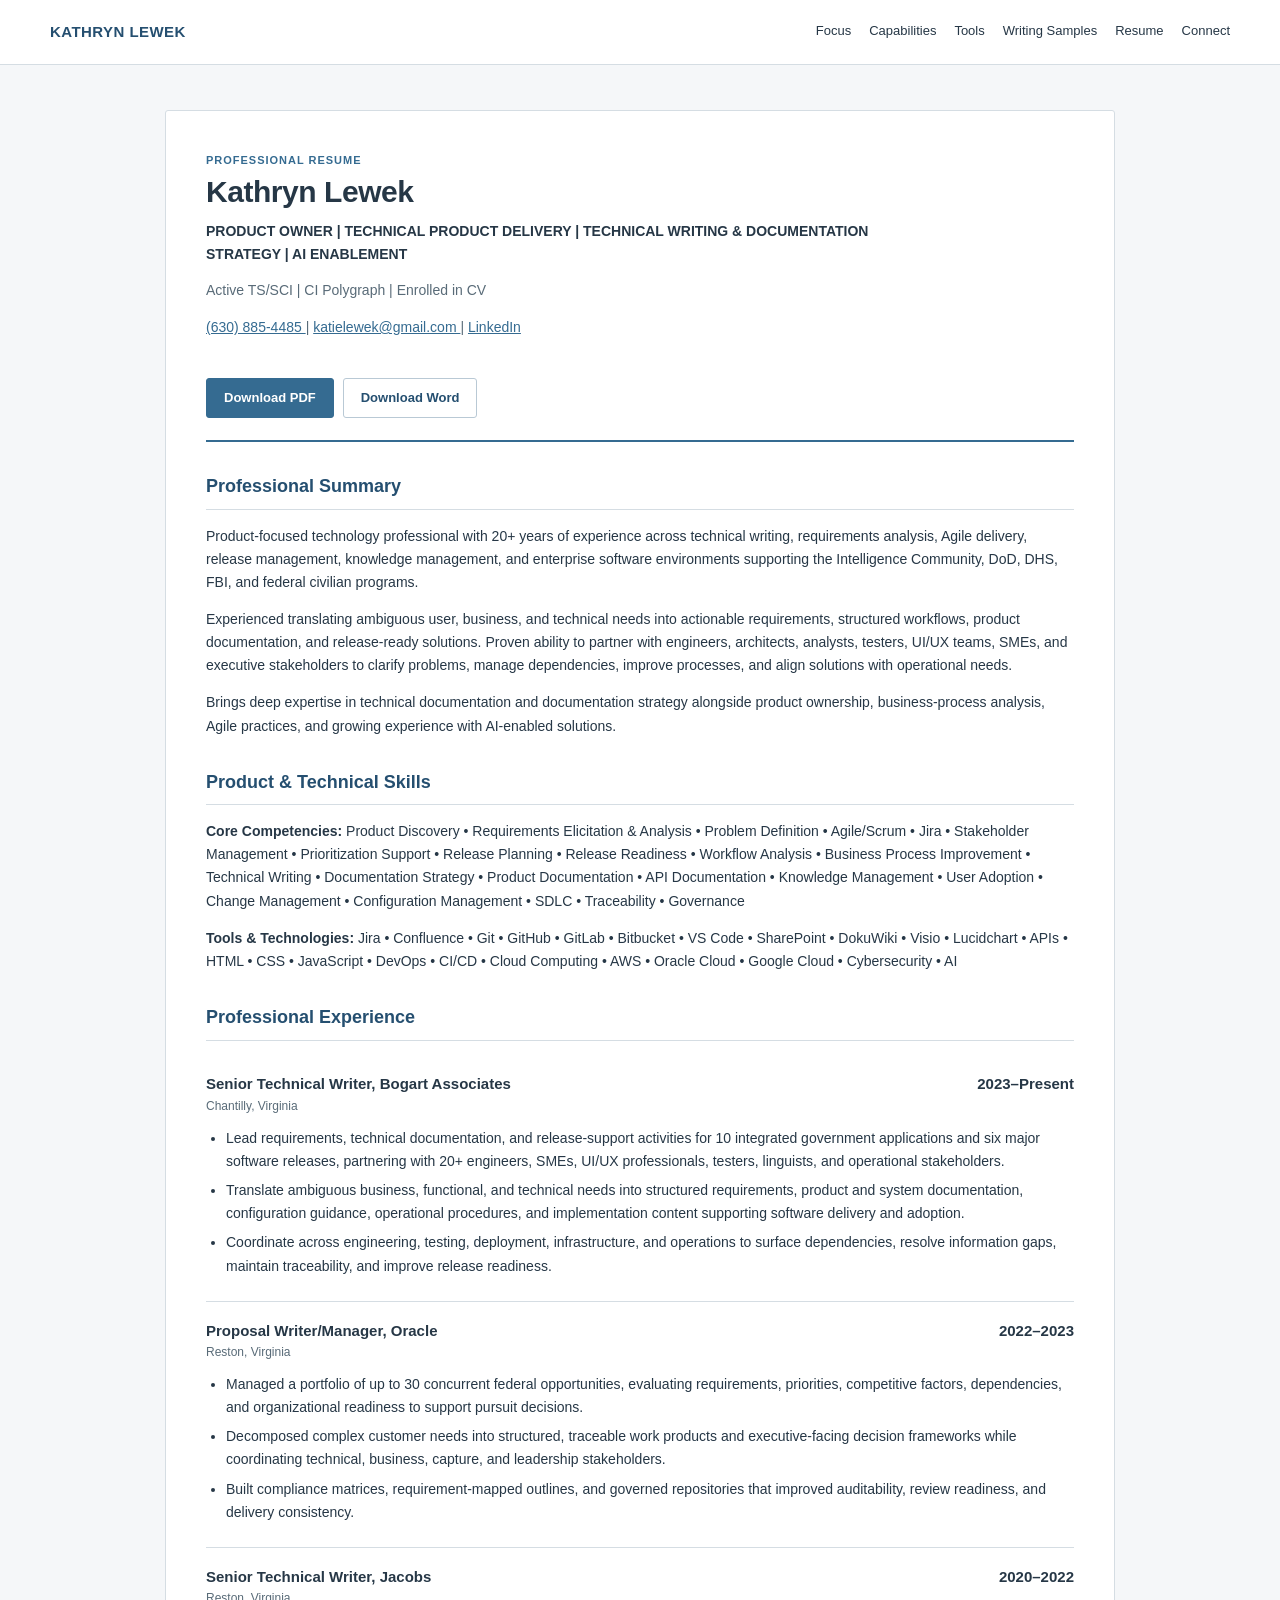
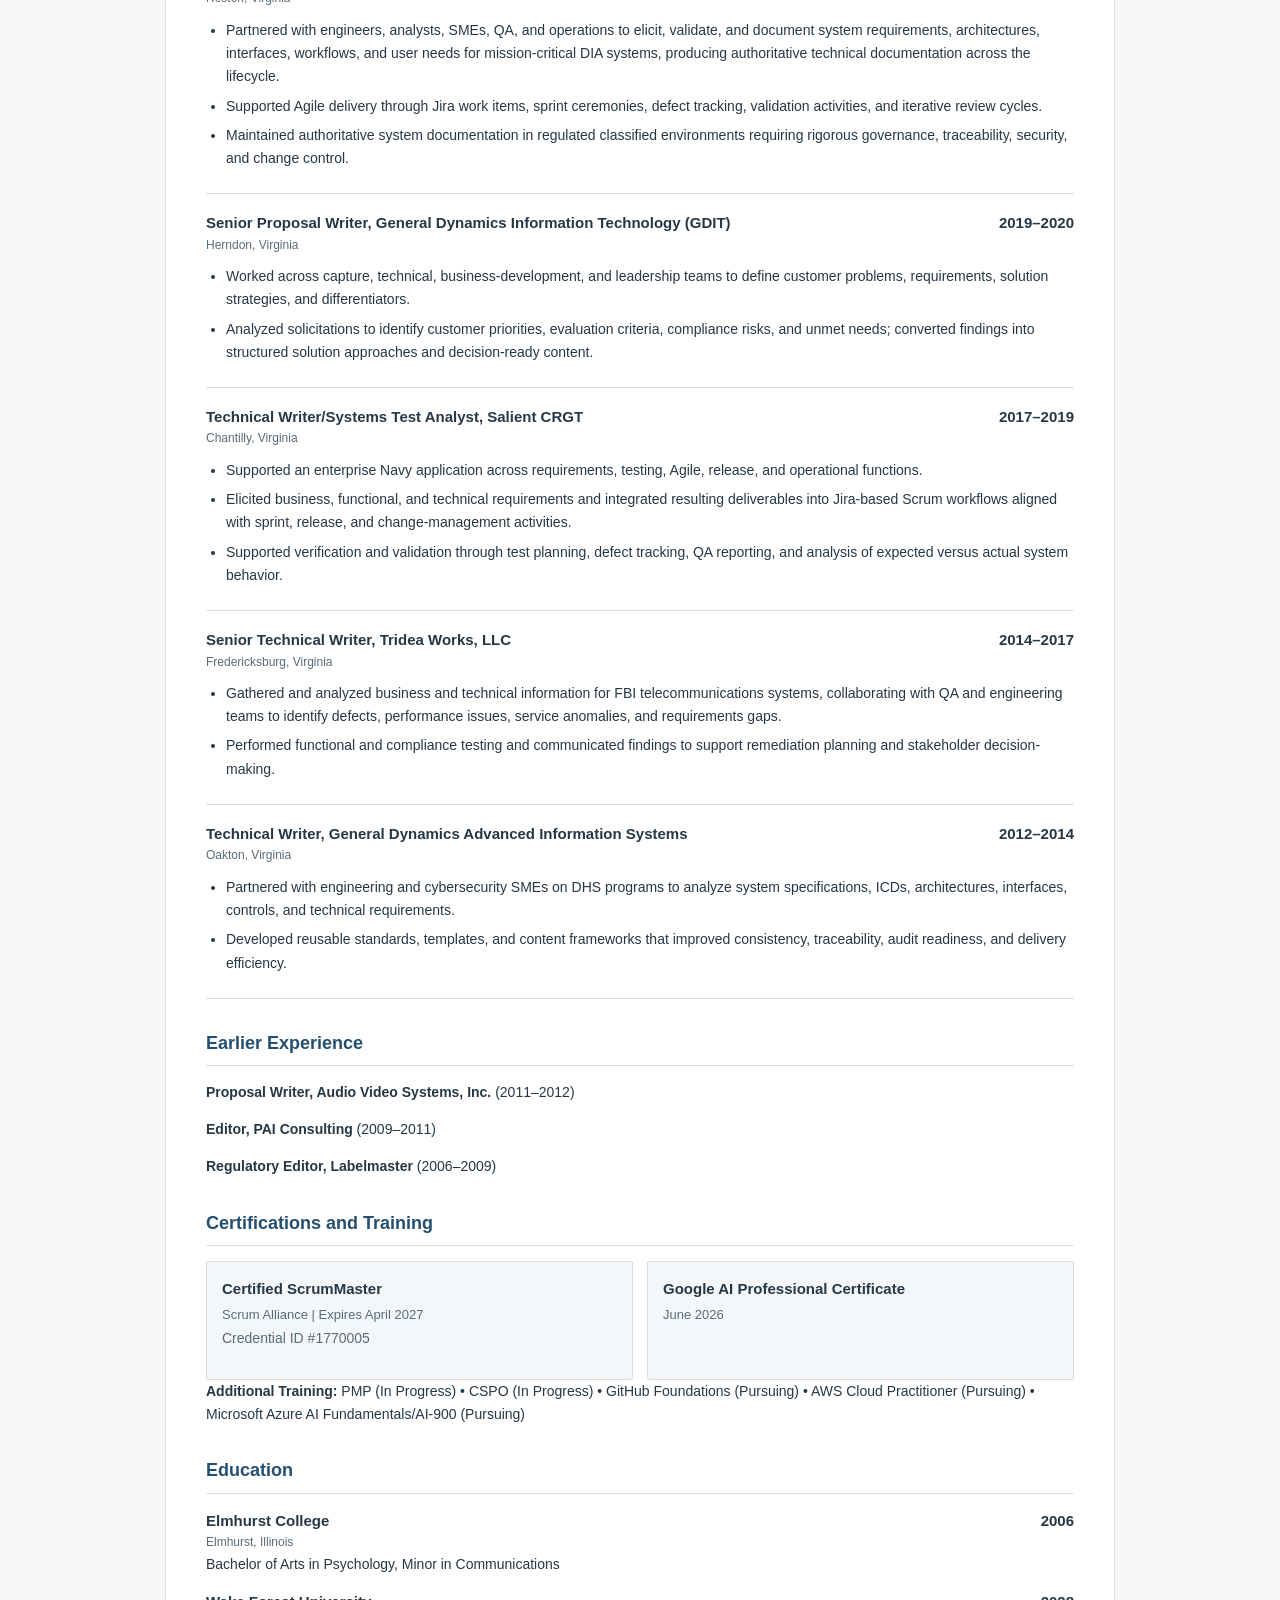
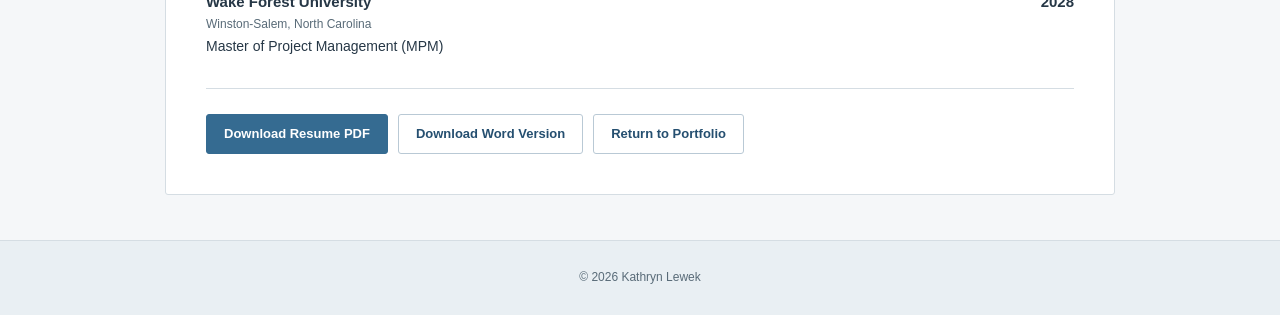
==== commit 31e602e0: "Remove legacy content and Git workflows from resume Removed bullet points about legacy content moder" ====
--- a/resume.html
+++ b/resume.html
@@ -253,19 +253,7 @@
             resolve information gaps, maintain traceability,
             and improve release readiness.
           </li>
-
-          <li>
-            Led modernization of legacy content into a centralized
-            enterprise knowledge platform, increasing user adoption
-            by more than 50%.
-          </li>
-
-          <li>
-            Implemented Git-based workflows using GitHub,
-            GitLab, VS Code, GitHub Pages, and GitLab Pages
-            to strengthen version control, collaboration,
-            traceability, and publishing efficiency.
-          </li>
+          
         </ul>
 
       </div>
--- a/styles.css
+++ b/styles.css
@@ -1,20 +1,29 @@
 
 /* =========================================
    KATHRYN LEWEK PORTFOLIO
-   BLUE / GRAY PROFESSIONAL DESIGN
-========================================= */
+   PROFESSIONAL BLUE / GRAY DESIGN
+========================================= */
+
+/* COLORS */
 
 :root {
   --ink: #263746;
   --muted: #596b78;
   --paper: #f5f7f9;
   --card: #ffffff;
+
   --blue: #356b91;
   --blue-dark: #254f70;
   --blue-light: #eaf1f6;
   --blue-soft: #f3f7fa;
+
   --line: #d5dde3;
 }
+
+
+/* =========================================
+   GENERAL
+========================================= */
 
 * {
   box-sizing: border-box;
@@ -27,10 +36,13 @@
 
 body {
   margin: 0;
+  padding: 0;
+
   font-family: Arial, Helvetica, sans-serif;
   font-size: 15px;
   font-weight: 400;
   line-height: 1.65;
+
   color: var(--ink);
   background: var(--paper);
 }
@@ -52,12 +64,16 @@
   margin: 0 auto;
 }
 
-/* NAVIGATION */
+
+/* =========================================
+   DESKTOP NAVIGATION
+========================================= */
 
 .nav {
   position: sticky;
   top: 0;
   z-index: 100;
+
   background: #ffffff;
   border-bottom: 1px solid var(--line);
 }
@@ -66,6 +82,7 @@
   display: flex;
   align-items: center;
   justify-content: space-between;
+
   min-height: 64px;
   gap: 20px;
 }
@@ -74,6 +91,7 @@
   font-size: 15px;
   font-weight: 700;
   letter-spacing: 0.03em;
+
   color: var(--blue-dark);
   text-decoration: none;
   white-space: nowrap;
@@ -88,8 +106,11 @@
 
 .links a {
   font-size: 13px;
+  font-weight: 400;
+
   color: var(--ink);
   text-decoration: none;
+
   padding: 8px 0;
   border-bottom: 2px solid transparent;
 }
@@ -99,34 +120,53 @@
   border-bottom-color: var(--blue);
 }
 
-/* MOBILE MENU BUTTON - HIDDEN ON DESKTOP */
+
+/* =========================================
+   HAMBURGER BUTTON
+   HIDDEN ON DESKTOP
+========================================= */
 
 .menu-toggle {
   display: none;
+
   align-items: center;
   justify-content: center;
   gap: 8px;
+
+  padding: 8px 12px;
+
   font-family: Arial, Helvetica, sans-serif;
   font-size: 13px;
   font-weight: 600;
-  padding: 8px 12px;
+
   color: var(--blue-dark);
   background: #ffffff;
+
   border: 1px solid #b9c9d5;
   border-radius: 3px;
+
   cursor: pointer;
 }
 
 .menu-symbol {
-  font-size: 19px;
+  font-size: 20px;
   line-height: 1;
 }
 
-/* HERO */
+.menu-label {
+  font-size: 13px;
+}
+
+
+/* =========================================
+   HERO
+========================================= */
 
 .hero {
   position: relative;
+
   padding: 60px 0 52px;
+
   background: #eef3f7;
   border-bottom: 1px solid var(--line);
 }
@@ -150,6 +190,7 @@
   font-weight: 600;
   line-height: 1.2;
   letter-spacing: -0.015em;
+
   margin: 15px 0 18px;
   max-width: 1100px;
 }
@@ -161,7 +202,10 @@
   max-width: 1000px;
 }
 
-/* BUTTONS */
+
+/* =========================================
+   BUTTONS
+========================================= */
 
 .actions {
   display: flex;
@@ -175,15 +219,21 @@
   display: inline-flex;
   align-items: center;
   justify-content: center;
+
   padding: 10px 17px;
+
+  font-family: Arial, Helvetica, sans-serif;
+  font-size: 13px;
+  font-weight: 600;
+  line-height: 1.4;
+
+  color: var(--blue-dark);
   background: #ffffff;
-  color: var(--blue-dark);
+
   border: 1px solid #b9c9d5;
   border-radius: 3px;
+
   text-decoration: none;
-  font-size: 13px;
-  font-weight: 600;
-  line-height: 1.4;
   transition: background 0.15s ease;
 }
 
@@ -203,7 +253,10 @@
   color: var(--blue-dark);
 }
 
-/* SECTIONS */
+
+/* =========================================
+   MAIN SECTIONS
+========================================= */
 
 section {
   padding: 50px 0;
@@ -222,6 +275,7 @@
   display: flex;
   justify-content: space-between;
   align-items: flex-start;
+
   gap: 35px;
   margin-bottom: 26px;
 }
@@ -241,11 +295,15 @@
   font-size: 14px;
   line-height: 1.65;
   color: var(--muted);
+
   max-width: 490px;
   margin: 0;
 }
 
-/* PROFESSIONAL FOCUS */
+
+/* =========================================
+   PROFESSIONAL FOCUS
+========================================= */
 
 .grid3 {
   display: grid;
@@ -257,6 +315,7 @@
   background: var(--card);
   border: 1px solid var(--line);
   border-radius: 4px;
+
   padding: 23px;
   box-shadow: none;
 }
@@ -266,6 +325,7 @@
   font-weight: 600;
   line-height: 1.4;
   color: var(--blue-dark);
+
   margin: 10px 0 12px;
 }
 
@@ -277,17 +337,24 @@
 
 .card-icon {
   display: inline-block;
+
   width: auto;
   height: auto;
+
   padding-bottom: 7px;
+
   background: transparent;
   color: var(--blue);
+
   font-size: 13px;
   font-weight: 700;
   border-radius: 0;
 }
 
-/* CAPABILITIES */
+
+/* =========================================
+   CAPABILITIES
+========================================= */
 
 .pillbox {
   display: flex;
@@ -297,17 +364,24 @@
 
 .pill {
   display: inline-block;
+
   padding: 7px 11px;
+
   background: #eef2f5;
   color: #334d60;
+
   border: 1px solid #d6dfe6;
   border-radius: 2px;
+
   font-size: 13px;
   font-weight: 400;
   line-height: 1.4;
 }
 
-/* TOOLS */
+
+/* =========================================
+   TOOLS
+========================================= */
 
 .tool-groups {
   display: grid;
@@ -323,14 +397,19 @@
   font-size: 16px;
   font-weight: 600;
   color: var(--blue-dark);
+
   margin: 0 0 17px;
 }
 
-/* WRITING SAMPLES */
+
+/* =========================================
+   WRITING SAMPLES
+========================================= */
 
 .sample {
   display: grid;
   grid-template-columns: minmax(0, 1.5fr) minmax(0, 0.8fr);
+
   gap: 16px;
   align-items: stretch;
 }
@@ -347,29 +426,42 @@
   font-size: 18px;
   font-weight: 600;
   color: var(--ink);
+
   margin: 10px 0 15px;
 }
 
+.sample-card p {
+  font-size: 14px;
+  line-height: 1.75;
+}
+
 .sample-tags {
   display: flex;
   flex-wrap: wrap;
+
   gap: 8px;
   margin-top: 18px;
 }
 
 .sample-tags span {
+  padding: 6px 9px;
+
   background: #edf2f6;
   color: var(--blue-dark);
+
   border: 1px solid var(--line);
   border-radius: 2px;
-  padding: 6px 9px;
+
   font-size: 12px;
+  font-weight: 400;
 }
 
 .meta {
   background: #edf2f6;
+
   border: 1px solid var(--line);
   border-radius: 4px;
+
   padding: 23px;
 }
 
@@ -377,35 +469,46 @@
   font-size: 16px;
   font-weight: 600;
   color: var(--blue-dark);
+
   margin: 10px 0 12px;
 }
 
 .meta p {
   font-size: 14px;
+  line-height: 1.7;
   color: var(--muted);
 }
 
-/* RESUME HOMEPAGE CARD */
+
+/* =========================================
+   RESUME HOMEPAGE SECTION
+========================================= */
 
 .resume-card {
   display: flex;
   justify-content: space-between;
   align-items: center;
+
   gap: 30px;
 }
 
 .resume-card h3 {
   font-size: 19px;
+  font-weight: 600;
   color: var(--ink);
 }
 
 .resume-title {
   font-size: 14px;
+  line-height: 1.7;
   color: var(--muted);
   max-width: 650px;
 }
 
-/* CONTACT */
+
+/* =========================================
+   CONTACT
+========================================= */
 
 .contactgrid {
   display: grid;
@@ -415,12 +518,16 @@
 
 .contact {
   display: block;
+
   padding: 20px;
+
   background: #ffffff;
+  color: var(--ink);
+
   border: 1px solid var(--line);
   border-left: 3px solid var(--blue);
   border-radius: 3px;
-  color: var(--ink);
+
   text-decoration: none;
 }
 
@@ -433,18 +540,25 @@
 .contact strong {
   display: block;
   font-size: 14px;
-  color: var(--blue-dark);
+  font-weight: 600;
+  color: var(--blue-dark);
+
   margin-bottom: 8px;
 }
 
 .contact span {
   display: block;
+
   font-size: 13px;
   color: var(--muted);
+
   overflow-wrap: anywhere;
 }
 
-/* FULL RESUME PAGE */
+
+/* =========================================
+   RESUME PAGE
+========================================= */
 
 .resume-page {
   padding: 45px 0;
@@ -453,9 +567,11 @@
 .resume-preview {
   max-width: 950px;
   margin: 0 auto;
+
   background: #ffffff;
   border: 1px solid var(--line);
   border-radius: 3px;
+
   padding: 40px;
 }
 
@@ -463,20 +579,24 @@
   display: flex;
   justify-content: space-between;
   align-items: flex-start;
+  flex-wrap: wrap;
+
   gap: 25px;
-  flex-wrap: wrap;
   padding-bottom: 22px;
+
   border-bottom: 2px solid var(--blue);
 }
 
 .resume-name {
   font-size: 30px;
   font-weight: 600;
+
   margin: 5px 0 10px;
 }
 
 .resume-headline {
   max-width: 700px;
+
   font-size: 13px;
   line-height: 1.6;
 }
@@ -485,8 +605,10 @@
   font-size: 18px;
   font-weight: 600;
   color: var(--blue-dark);
+
   margin-top: 30px;
   padding-bottom: 7px;
+
   border-bottom: 1px solid var(--line);
 }
 
@@ -543,6 +665,7 @@
   background: var(--blue-soft);
   border: 1px solid var(--line);
   border-radius: 2px;
+
   padding: 15px;
 }
 
@@ -552,8 +675,8 @@
 }
 
 .resume-item span {
+  font-size: 13px;
   color: var(--muted);
-  font-size: 13px;
 }
 
 .education-item {
@@ -566,25 +689,40 @@
   display: flex;
   flex-wrap: wrap;
   gap: 10px;
+
   padding-top: 25px;
   margin-top: 30px;
+
   border-top: 1px solid var(--line);
 }
 
-/* FOOTER */
+
+/* =========================================
+   FOOTER
+========================================= */
 
 .footer {
   padding: 27px 0;
+
   background: #e9eff3;
   border-top: 1px solid var(--line);
+
   color: var(--muted);
   font-size: 12px;
   text-align: center;
 }
 
-/* RESPONSIVE - TABLETS */
+.footer-dot {
+  padding: 0 6px;
+}
+
+
+/* =========================================
+   TABLETS
+========================================= */
 
 @media (max-width: 1000px) {
+
   .grid3 {
     grid-template-columns: repeat(2, minmax(0, 1fr));
   }
@@ -593,11 +731,16 @@
     flex-direction: column;
     align-items: flex-start;
   }
-}
-
-/* RESPONSIVE - MOBILE MENU */
+
+}
+
+
+/* =========================================
+   MOBILE NAVIGATION & LAYOUT
+========================================= */
 
 @media (max-width: 820px) {
+
   html {
     scroll-padding-top: 75px;
   }
@@ -606,31 +749,46 @@
     width: calc(100% - 32px);
   }
 
+  /* Navigation row */
+
   .navin {
     flex-wrap: wrap;
+    justify-content: space-between;
+    align-items: center;
+
+    min-height: 62px;
     gap: 0;
-    min-height: 62px;
   }
 
   .brand {
     font-size: 14px;
   }
+
+  /* Show hamburger menu */
 
   .menu-toggle {
     display: inline-flex;
     margin-left: auto;
   }
 
+  /* Hide desktop links */
+
   .nav .links {
     display: none;
+
     flex-direction: column;
     align-items: stretch;
+
     width: 100%;
     gap: 0;
+
     padding: 8px 0;
     margin: 0;
+
     border-top: 1px solid var(--line);
   }
+
+  /* Show links after tapping Menu */
 
   .nav .links.is-open {
     display: flex;
@@ -638,19 +796,23 @@
 
   .nav .links a {
     display: block;
+
     padding: 12px 10px;
     font-size: 14px;
+
     border-bottom: 1px solid #e4e9ed;
   }
 
   .nav .links a:last-child {
-    border-bottom: 0;
+    border-bottom: none;
   }
 
   .nav .links a:hover {
     background: var(--blue-light);
   }
 
+  /* Hero */
+
   .hero {
     padding: 42px 0;
   }
@@ -662,11 +824,15 @@
   .lede {
     font-size: 15px;
   }
+
+  /* Sections */
 
   .sectionhead {
     flex-direction: column;
     gap: 12px;
   }
+
+  /* Stack columns */
 
   .grid3,
   .tool-groups,
@@ -681,11 +847,16 @@
     flex-direction: column;
     gap: 5px;
   }
-}
-
-/* RESPONSIVE - SMALL PHONES */
+
+}
+
+
+/* =========================================
+   SMALL PHONES
+========================================= */
 
 @media (max-width: 520px) {
+
   h1 {
     font-size: 27px;
   }
@@ -724,9 +895,13 @@
   .menu-toggle {
     width: auto;
   }
-}
-
-/* ACCESSIBILITY */
+
+}
+
+
+/* =========================================
+   ACCESSIBILITY
+========================================= */
 
 a:focus-visible,
 button:focus-visible {
@@ -735,6 +910,7 @@
 }
 
 @media (prefers-reduced-motion: reduce) {
+
   html {
     scroll-behavior: auto;
   }
@@ -744,4 +920,5 @@
   *::after {
     transition: none !important;
   }
-}
+
+}
